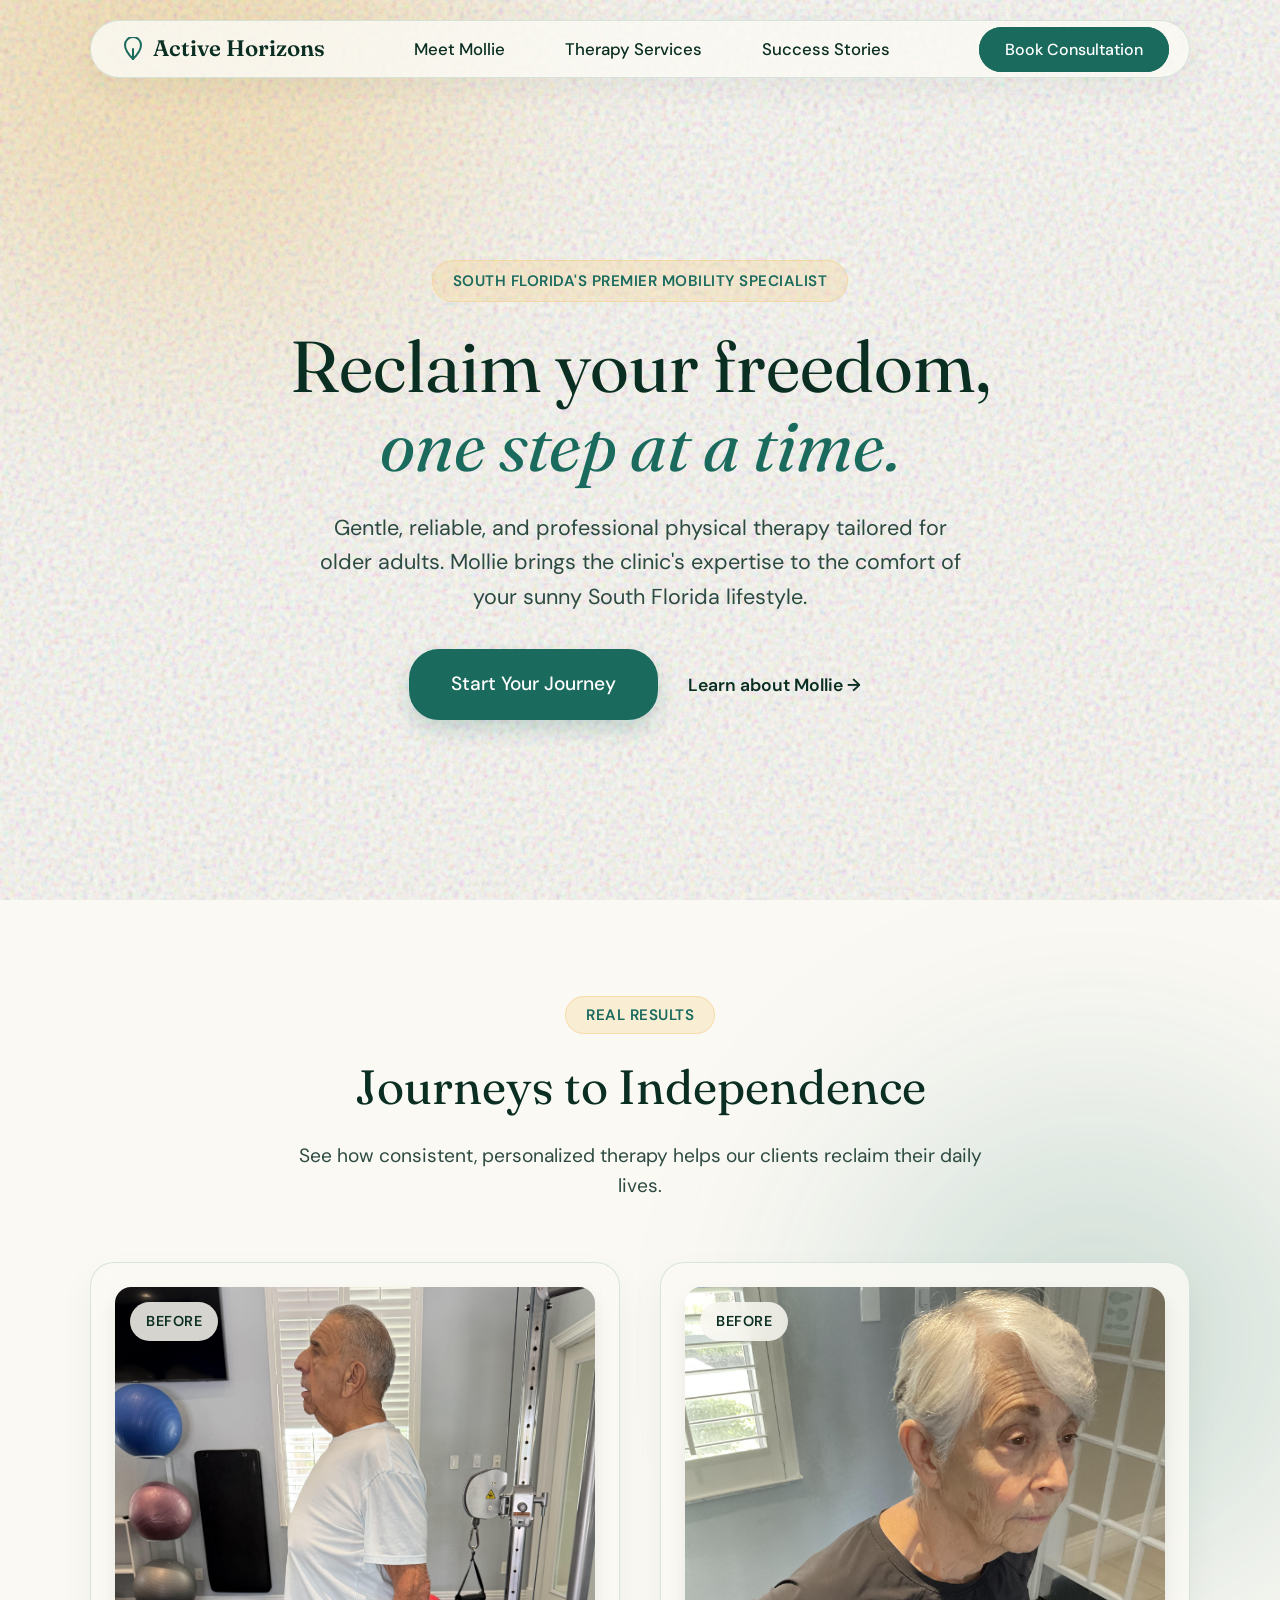
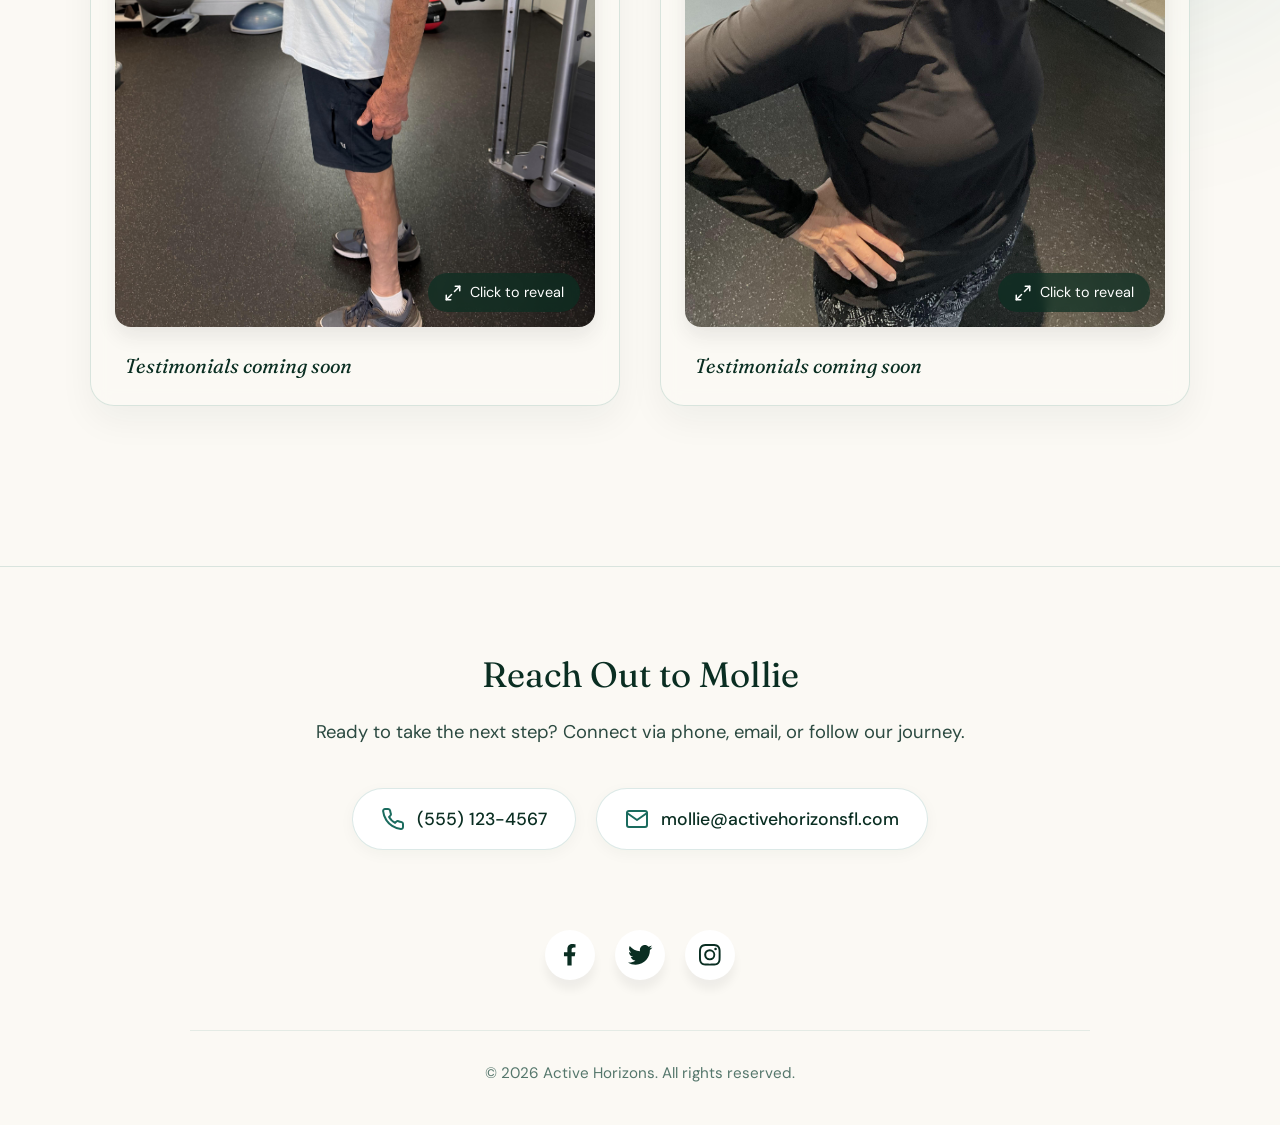
==== index.html @ aeb8a246 "version 2" ====
<!DOCTYPE html>
<html lang="en">
<head>
    <meta charset="UTF-8">
    <meta name="viewport" content="width=device-width, initial-scale=1.0, minimum-scale=1.0">
    <title>Active Horizons | Mobility & Rehab with Mollie</title>
    
    <link rel="preconnect" href="https://fonts.googleapis.com">
    <link rel="preconnect" href="https://fonts.gstatic.com" crossorigin>
    <link href="https://fonts.googleapis.com/css2?family=DM+Sans:opsz,wght@9..40,400;9..40,500&family=Fraunces:opsz,wght@9..144,400;9..144,600&display=swap" rel="stylesheet">
    
    <link rel="stylesheet" href="css/styles.css">
</head>
<body>

    <div class="ambient-glow glow-sun"></div>
    <div class="ambient-glow glow-teal"></div>
    <div class="noise-overlay"></div>

    <header class="glass-nav-container animate-fade-in">
        <nav class="glass-nav">
            <div class="logo">
                <svg width="24" height="24" viewBox="0 0 24 24" fill="none" stroke="currentColor" stroke-width="2" stroke-linecap="round" stroke-linejoin="round" style="color: var(--ocean-teal);">
                    <path d="M12 22c4-4 8-9 8-14a8 8 0 1 0-16 0c0 5 4 10 8 14z"></path>
                    <path d="M12 22V12"></path>
                </svg>
                Active Horizons
            </div>

            <input type="checkbox" id="mobile-toggle" class="mobile-toggle-checkbox" aria-label="Toggle Navigation">
            <label for="mobile-toggle" class="mobile-toggle-label">
                <span></span>
                <span></span>
                <span></span>
            </label>

            <ul class="nav-links">
                <li><a href="#about">Meet Mollie</a></li>
                <li><a href="#services">Therapy Services</a></li>
                <li><a href="#success">Success Stories</a></li>
                <li class="mobile-only"><a href="#contact" class="btn-secondary">Book Consultation</a></li>
            </ul>

            <div class="nav-cta desktop-only">
                <a href="#contact" class="btn-primary-small">Book Consultation</a>
            </div>
        </nav>
    </header>

    <main>
        <section class="hero">
            <div class="hero-content">
                <span class="pill-badge animate-slide-up delay-1">South Florida's Premier Mobility Specialist</span>
                
                <h1 class="animate-slide-up delay-2">
                    Reclaim your freedom, <br>
                    <span class="text-accent">one step at a time.</span>
                </h1>
                
                <p class="hero-subtext animate-slide-up delay-3">
                    Gentle, reliable, and professional physical therapy tailored for older adults. Mollie brings the clinic's expertise to the comfort of your sunny South Florida lifestyle.
                </p>
                
                <div class="hero-actions animate-slide-up delay-4">
                    <a href="#contact" class="btn-primary pulse-hover">Start Your Journey</a>
                    <a href="#about" class="btn-text">Learn about Mollie &rarr;</a>
                </div>
            </div>
        </section>
    </main>

    <section id="success" class="success-section">
        <div class="container">
            <div class="section-header">
                <span class="pill-badge animate-slide-up">Real Results</span>
                <h2 class="animate-slide-up delay-1">Journeys to Independence</h2>
                <p class="section-subtext animate-slide-up delay-2">
                    See how consistent, personalized therapy helps our clients reclaim their daily lives.
                </p>
            </div>

            <div class="success-grid">
                <div class="success-card animate-slide-up delay-3">
                    <div class="image-transition-box" tabindex="0" aria-label="Interactive before and after photos of client">
                        <img src="images/before/robert.jpg" alt="Client before therapy" class="img-before">
                        <img src="images/after/robertn_2.jpg" alt="Client after therapy" class="img-after">
                        
                        <div class="status-badge badge-before">Before</div>
                        <div class="status-badge badge-after">After Progress</div>
                        
                        <div class="interaction-hint">
                            <svg width="18" height="18" viewBox="0 0 24 24" fill="none" stroke="currentColor" stroke-width="2" stroke-linecap="round" stroke-linejoin="round">
                                <path d="M15 3h6v6"></path><path d="M9 21H3v-6"></path><path d="M21 3l-7 7"></path><path d="M3 21l7-7"></path>
                            </svg>
                            <span>Click to reveal</span>
                        </div>
                    </div>
                    <blockquote class="client-quote">
                        Testimonials coming soon
                    </blockquote>
                </div>

                <div class="success-card animate-slide-up delay-4">
                    <div class="image-transition-box" tabindex="0" aria-label="Interactive before and after photos of client">
                        <img src="images/before/judy_3.jpg" alt="Client before therapy" class="img-before">
                        <img src="images/after/judyn_2.jpg" alt="Client after therapy" class="img-after">
                        
                        <div class="status-badge badge-before">Before</div>
                        <div class="status-badge badge-after">After Progress</div>
                        
                        <div class="interaction-hint">
                            <svg width="18" height="18" viewBox="0 0 24 24" fill="none" stroke="currentColor" stroke-width="2" stroke-linecap="round" stroke-linejoin="round">
                                <path d="M15 3h6v6"></path><path d="M9 21H3v-6"></path><path d="M21 3l-7 7"></path><path d="M3 21l7-7"></path>
                            </svg>
                            <span>Click to reveal</span>
                        </div>
                    </div>
                    <blockquote class="client-quote">
                        Testimonials coming soon
                    </blockquote>
                </div>
            </div>
        </div>
    </section>

    <footer class="site-footer">
        <div class="footer-container">
            <h2 class="footer-heading">Reach Out to Mollie</h2>
            <p class="footer-subtext">Ready to take the next step? Connect via phone, email, or follow our journey.</p>
            
            <div class="contact-pills-wrapper">
                <a href="tel:+15551234567" class="contact-pill" aria-label="Call Mollie">
                    <svg width="24" height="24" viewBox="0 0 24 24" fill="none" stroke="currentColor" stroke-width="2" stroke-linecap="round" stroke-linejoin="round" class="contact-icon">
                      <path d="M22 16.92v3a2 2 0 0 1-2.18 2 19.79 19.79 0 0 1-8.63-3.07 19.5 19.5 0 0 1-6-6 19.79 19.79 0 0 1-3.07-8.67A2 2 0 0 1 4.11 2h3a2 2 0 0 1 2 1.72 12.84 12.84 0 0 0 .7 2.81 2 2 0 0 1-.45 2.11L8.09 9.91a16 16 0 0 0 6 6l1.27-1.27a2 2 0 0 1 2.11-.45 12.84 12.84 0 0 0 2.81.7A2 2 0 0 1 22 16.92z"></path>
                    </svg>
                    <span>(555) 123-4567</span>
                </a>

                <a href="mailto:mollie@activehorizonsfl.com" class="contact-pill" aria-label="Email Mollie">
                    <svg width="24" height="24" viewBox="0 0 24 24" fill="none" stroke="currentColor" stroke-width="2" stroke-linecap="round" stroke-linejoin="round" class="contact-icon">
                        <path d="M4 4h16c1.1 0 2 .9 2 2v12c0 1.1-.9 2-2 2H4c-1.1 0-2-.9-2-2V6c0-1.1.9-2 2-2z"></path>
                        <polyline points="22,6 12,13 2,6"></polyline>
                    </svg>
                    <span>mollie@activehorizonsfl.com</span>
                </a>
            </div>

            <ul class="wrapper">
                <li class="icon facebook">
                    <span class="tooltip">Facebook</span>
                    <svg viewBox="0 0 320 512" height="1.2em" fill="currentColor" xmlns="http://www.w3.org/2000/svg">
                        <path d="M279.14 288l14.22-92.66h-88.91v-60.13c0-25.35 12.42-50.06 52.24-50.06h40.42V6.26S260.43 0 225.36 0c-73.22 0-121.08 44.38-121.08 124.72v70.62H22.89V288h81.39v224h100.17V288z"></path>
                    </svg>
                </li>
                <li class="icon twitter">
                    <span class="tooltip">Twitter</span>
                    <svg height="1.8em" fill="currentColor" viewBox="0 0 48 48" xmlns="http://www.w3.org/2000/svg">
                        <path d="M42,12.429c-1.323,0.586-2.746,0.977-4.247,1.162c1.526-0.906,2.7-2.351,3.251-4.058c-1.428,0.837-3.01,1.452-4.693,1.776C34.967,9.884,33.05,9,30.926,9c-4.08,0-7.387,3.278-7.387,7.32c0,0.572,0.067,1.129,0.193,1.67c-6.138-0.308-11.582-3.226-15.224-7.654c-0.64,1.082-1,2.349-1,3.686c0,2.541,1.301,4.778,3.285,6.096c-1.211-0.037-2.351-0.374-3.349-0.914c0,0.022,0,0.055,0,0.086c0,3.551,2.547,6.508,5.923,7.181c-0.617,0.169-1.269,0.263-1.941,0.263c-0.477,0-0.942-0.054-1.392-0.135c0.94,2.902,3.667,5.023,6.898,5.086c-2.528,1.96-5.712,3.134-9.174,3.134c-0.598,0-1.183-0.034-1.761-0.104C9.268,36.786,13.152,38,17.321,38c13.585,0,21.017-11.156,21.017-20.834c0-0.317-0.01-0.633-0.025-0.945C39.763,15.197,41.013,13.905,42,12.429"></path>
                    </svg>
                </li>
                <li class="icon instagram">
                    <span class="tooltip">Instagram</span>
                    <svg xmlns="http://www.w3.org/2000/svg" height="1.2em" fill="currentColor" viewBox="0 0 16 16">
                        <path d="M8 0C5.829 0 5.556.01 4.703.048 3.85.088 3.269.222 2.76.42a3.917 3.917 0 0 0-1.417.923A3.927 3.927 0 0 0 .42 2.76C.222 3.268.087 3.85.048 4.7.01 5.555 0 5.827 0 8.001c0 2.172.01 2.444.048 3.297.04.852.174 1.433.372 1.942.205.526.478.972.923 1.417.444.445.89.719 1.416.923.51.198 1.09.333 1.942.372C5.555 15.99 5.827 16 8 16s2.444-.01 3.298-.048c.851-.04 1.434-.174 1.943-.372a3.916 3.916 0 0 0 1.416-.923c.445-.445.718-.891.923-1.417.197-.509.332-1.09.372-1.942C15.99 10.445 16 10.173 16 8s-.01-2.445-.048-3.299c-.04-.851-.175-1.433-.372-1.941a3.926 3.926 0 0 0-.923-1.417A3.911 3.911 0 0 0 13.24.42c-.51-.198-1.092-.333-1.943-.372C10.443.01 10.172 0 7.998 0h.003zm-.717 1.442h.718c2.136 0 2.389.007 3.232.046.78.035 1.204.166 1.486.275.373.145.64.319.92.599.28.28.453.546.598.92.11.281.24.705.275 1.485.039.843.047 1.096.047 3.231s-.008 2.389-.047 3.232c-.035.78-.166 1.203-.275 1.485a2.47 2.47 0 0 1-.599.919c-.28.28-.546.453-.92.598-.28.11-.704.24-1.485.276-.843.038-1.096.047-3.232.047s-2.39-.009-3.233-.047c-.78-.036-1.203-.166-1.485-.276a2.478 2.478 0 0 1-.92-.598 2.48 2.48 0 0 1-.6-.92c-.109-.281-.24-.705-.275-1.485-.038-.843-.046-1.096-.046-3.233 0-2.136.008-2.388.046-3.231.036-.78.166-1.204.276-1.486.145-.373.319-.64.599-.92.28-.28.546-.453.92-.598.282-.11.705-.24 1.485-.276.738-.034 1.024-.044 2.515-.045v.002zm4.988 1.328a.96.96 0 1 0 0 1.92.96.96 0 0 0 0-1.92zm-4.27 1.122a4.109 4.109 0 1 0 0 8.217 4.109 4.109 0 0 0 0-8.217zm0 1.441a2.667 2.667 0 1 1 0 5.334 2.667 2.667 0 0 1 0-5.334z"></path>
                    </svg>
                </li>
            </ul>

            <div class="footer-bottom">
                <p>&copy; 2026 Active Horizons. All rights reserved.</p>
            </div>
        </div>
    </footer>

    <script>
        document.addEventListener("DOMContentLoaded", () => {
            const transitionBoxes = document.querySelectorAll(".image-transition-box");
            
            transitionBoxes.forEach(box => {
                box.addEventListener("click", function() {
                    this.classList.add("locked-after");
                    this.removeAttribute("tabindex");
                });
            });
        });
    </script>
</body>
</html>
---- css/styles.css ----
/* =========================================
   VARIABLES & THEME SETUP
   ========================================= */
:root {
    --deep-palm: #0a2e22;      
    --ocean-teal: #1a6b5e;     
    --warm-sand: #fbf9f4;      
    --sun-glow: #f4d08b;       
    --white: #ffffff;
    
    --font-display: 'Fraunces', serif;
    --font-body: 'DM Sans', sans-serif;
    
    --nav-height: 80px;
    --glass-bg: rgba(251, 249, 244, 0.85); 
    --glass-border: rgba(26, 107, 94, 0.15);
}

/* =========================================
   RESET & ACCESSIBILITY BASE
   ========================================= */
* {
    margin: 0;
    padding: 0;
    box-sizing: border-box;
}

body {
    background-color: var(--warm-sand);
    color: var(--deep-palm);
    font-family: var(--font-body);
    font-size: 18px; 
    line-height: 1.6;
    overflow-x: hidden;
    position: relative;
}

a:focus, button:focus, input:focus {
    outline: 3px solid var(--ocean-teal);
    outline-offset: 4px;
}

/* =========================================
   UTILITY CLASSES 
   ========================================= */
.container {
    width: 90%;
    max-width: 1100px;
    margin: 0 auto;
}

/* =========================================
   ATMOSPHERIC BACKGROUND (Noise & Glows)
   ========================================= */
.noise-overlay {
    position: fixed;
    top: 0; left: 0; width: 100vw; height: 100vh;
    pointer-events: none;
    z-index: -1;
    opacity: 0.4;
    background-image: url("data:image/svg+xml,%3Csvg viewBox='0 0 200 200' xmlns='http://www.w3.org/2000/svg'%3E%3Cfilter id='noiseFilter'%3E%3CfeTurbulence type='fractalNoise' baseFrequency='0.8' numOctaves='3' stitchTiles='stitch'/%3E%3C/filter%3E%3Crect width='100%25' height='100%25' filter='url(%23noiseFilter)'/%3E%3C/svg%3E");
}

.ambient-glow {
    position: absolute;
    border-radius: 50%;
    filter: blur(120px);
    z-index: -2;
    opacity: 0.6;
    animation: float 10s ease-in-out infinite alternate;
}

.glow-sun {
    width: 600px; height: 600px;
    background: var(--sun-glow);
    top: -10%; left: -10%;
}

.glow-teal {
    width: 500px; height: 500px;
    background: rgba(26, 107, 94, 0.3);
    top: 40%; right: -5%;
    animation-delay: -5s;
}

/* =========================================
   FLOATING GLASS NAVIGATION
   ========================================= */
.glass-nav-container {
    position: fixed;
    top: 20px;
    left: 0;
    width: 100%;
    display: flex;
    justify-content: center;
    z-index: 1000;
    padding: 0 20px;
}

.glass-nav {
    display: flex;
    justify-content: space-between;
    align-items: center;
    background: var(--glass-bg);
    backdrop-filter: blur(16px);
    -webkit-backdrop-filter: blur(16px);
    border: 1px solid var(--glass-border);
    border-radius: 50px;
    padding: 10px 20px 10px 30px;
    width: 100%;
    max-width: 1100px;
    box-shadow: 0 10px 30px rgba(10, 46, 34, 0.05);
}

.logo {
    font-family: var(--font-display);
    font-size: 1.4rem;
    font-weight: 600;
    color: var(--deep-palm);
    display: flex;
    align-items: center;
    gap: 8px;
}

.nav-links {
    list-style: none;
    display: flex;
    gap: 30px;
    align-items: center;
}

.nav-links a {
    text-decoration: none;
    color: var(--deep-palm);
    font-weight: 500;
    font-size: 1.05rem;
    padding: 10px 15px; 
    border-radius: 20px;
    transition: all 0.3s ease;
}

.nav-links a:hover {
    background: rgba(26, 107, 94, 0.1);
    color: var(--ocean-teal);
}

/* Hide desktop elements on mobile */
.mobile-only { display: none; }

/* Pure CSS Hamburger Menu */
.mobile-toggle-checkbox { display: none; }
.mobile-toggle-label {
    display: none;
    flex-direction: column;
    cursor: pointer;
    gap: 6px;
    padding: 10px;
}

.mobile-toggle-label span {
    display: block;
    width: 30px;
    height: 3px;
    background-color: var(--deep-palm);
    border-radius: 3px;
    transition: 0.3s ease;
}

/* =========================================
   HERO SECTION
   ========================================= */
.hero {
    min-height: 100vh;
    display: flex;
    align-items: center;
    justify-content: center;
    padding: calc(var(--nav-height) + 60px) 20px 60px;
    text-align: center;
}

.hero-content {
    max-width: 800px;
    display: flex;
    flex-direction: column;
    align-items: center;
    gap: 25px;
}

.pill-badge {
    background: rgba(244, 208, 139, 0.3); 
    color: var(--ocean-teal);
    font-weight: 600;
    font-size: 0.95rem;
    padding: 8px 20px;
    border-radius: 30px;
    border: 1px solid rgba(244, 208, 139, 0.6);
    letter-spacing: 0.5px;
    text-transform: uppercase;
}

h1 {
    font-family: var(--font-display);
    font-size: clamp(2.5rem, 6vw, 4.5rem);
    line-height: 1.1;
    color: var(--deep-palm);
    font-weight: 400;
}

.text-accent {
    color: var(--ocean-teal);
    font-style: italic;
}

.hero-subtext {
    font-size: clamp(1.1rem, 2vw, 1.35rem);
    color: #2c4a41; 
    max-width: 650px;
    margin-bottom: 10px;
}

/* =========================================
   BUTTONS & ACTIONS
   ========================================= */
.hero-actions {
    display: flex;
    gap: 20px;
    align-items: center;
    flex-wrap: wrap;
    justify-content: center;
}

.btn-primary, .btn-primary-small {
    background-color: var(--ocean-teal);
    color: var(--white);
    text-decoration: none;
    font-weight: 500;
    border-radius: 30px;
    transition: all 0.3s cubic-bezier(0.25, 0.8, 0.25, 1);
    border: 2px solid var(--ocean-teal);
}

.btn-primary {
    padding: 18px 40px;
    font-size: 1.2rem;
    box-shadow: 0 10px 20px rgba(26, 107, 94, 0.2);
}

.btn-primary-small {
    padding: 10px 24px;
    font-size: 1rem;
}

.pulse-hover:hover {
    background-color: var(--deep-palm);
    border-color: var(--deep-palm);
    transform: translateY(-3px);
    box-shadow: 0 15px 25px rgba(10, 46, 34, 0.3);
}

.btn-text {
    color: var(--deep-palm);
    text-decoration: none;
    font-weight: 600;
    font-size: 1.1rem;
    padding: 10px;
    transition: color 0.3s ease;
}

.btn-text:hover {
    color: var(--ocean-teal);
}

/* =========================================
   SUCCESS STORIES SECTION
   ========================================= */
.success-section {
    padding: 100px 0;
    position: relative;
    z-index: 5;
}

.section-header {
    text-align: center;
    margin-bottom: 60px;
    max-width: 700px;
    margin-left: auto;
    margin-right: auto;
}

.section-header h2 {
    font-family: var(--font-display);
    font-size: clamp(2rem, 4vw, 3rem);
    color: var(--deep-palm);
    margin: 20px 0 15px;
    font-weight: 400;
}

.section-subtext {
    font-size: 1.2rem;
    color: #2c4a41;
}

.success-grid {
    display: grid;
    grid-template-columns: repeat(auto-fit, minmax(340px, 1fr));
    gap: 40px;
}

.success-card {
    background: var(--glass-bg);
    border: 1px solid var(--glass-border);
    border-radius: 24px;
    padding: 24px;
    box-shadow: 0 15px 35px rgba(10, 46, 34, 0.05);
    display: flex;
    flex-direction: column;
    gap: 24px;
    backdrop-filter: blur(10px);
    -webkit-backdrop-filter: blur(10px);
}

/* =========================================
   IMAGE TRANSITION INTERACTION
   ========================================= */
.image-transition-box {
    position: relative;
    width: 100%;
    /* Changed from 4 / 3 to 3 / 4 to make the window taller for portrait photos */
    aspect-ratio: 3 / 4; 
    border-radius: 16px;
    overflow: hidden;
    cursor: pointer;
    box-shadow: 0 10px 20px rgba(0,0,0,0.08);
    outline: none; 
}

.image-transition-box:focus-visible {
    box-shadow: 0 0 0 4px var(--ocean-teal);
}

.image-transition-box img {
    position: absolute;
    top: 0;
    left: 0;
    width: 100%;
    height: 100%;
    object-fit: cover;
    transition: opacity 0.8s cubic-bezier(0.4, 0, 0.2, 1), transform 0.8s cubic-bezier(0.4, 0, 0.2, 1);
}

.img-before {
    z-index: 1;
    opacity: 1;
    transform: scale(1);
}

.img-after {
    z-index: 2;
    opacity: 0;
    transform: scale(1.05); 
}

/* Hover effect specifically restored for devices with a mouse (Desktop).
  Mobile devices will ignore this and rely on the Javascript tap-to-lock.
*/
@media (hover: hover) and (pointer: fine) {
    .image-transition-box:hover .img-after,
    .image-transition-box:focus .img-after {
        opacity: 1;
        transform: scale(1);
    }

    .image-transition-box:hover .img-before,
    .image-transition-box:focus .img-before {
        opacity: 0;
        transform: scale(0.95);
    }
}

/* Lock State controlled by Javascript (Click/Tap) */
.image-transition-box.locked-after .img-after {
    opacity: 1;
    transform: scale(1);
}

.image-transition-box.locked-after .img-before {
    opacity: 0;
    transform: scale(0.95);
}

/* =========================================
   BADGES & HINTS OVERLAYS
   ========================================= */
.status-badge {
    position: absolute;
    top: 15px;
    left: 15px;
    padding: 8px 16px;
    border-radius: 30px;
    font-weight: 600;
    font-size: 0.9rem;
    letter-spacing: 0.5px;
    text-transform: uppercase;
    transition: opacity 0.6s ease;
    backdrop-filter: blur(8px);
    -webkit-backdrop-filter: blur(8px);
}

.badge-before {
    background: rgba(251, 249, 244, 0.85);
    color: var(--deep-palm);
    z-index: 3;
}

.badge-after {
    background: var(--ocean-teal);
    color: var(--white);
    z-index: 4;
    opacity: 0;
}

.interaction-hint {
    position: absolute;
    bottom: 15px;
    right: 15px;
    background: rgba(10, 46, 34, 0.7);
    color: var(--white);
    padding: 8px 16px;
    border-radius: 30px;
    font-size: 0.9rem;
    display: flex;
    align-items: center;
    gap: 8px;
    z-index: 5;
    backdrop-filter: blur(4px);
    -webkit-backdrop-filter: blur(4px);
    transition: opacity 0.4s ease;
}

/* Hover interactions for badges (Desktop only) */
@media (hover: hover) and (pointer: fine) {
    .image-transition-box:hover .badge-before,
    .image-transition-box:focus .badge-before,
    .image-transition-box:hover .interaction-hint,
    .image-transition-box:focus .interaction-hint {
        opacity: 0;
    }

    .image-transition-box:hover .badge-after,
    .image-transition-box:focus .badge-after {
        opacity: 1;
    }
}

/* Lock state hides the hint and before badge, shows after badge */
.image-transition-box.locked-after .badge-before,
.image-transition-box.locked-after .interaction-hint {
    opacity: 0;
}

.image-transition-box.locked-after .badge-after {
    opacity: 1;
}

/* =========================================
   BADGES & HINTS OVERLAYS
   ========================================= */
.status-badge {
    position: absolute;
    top: 15px;
    left: 15px;
    padding: 8px 16px;
    border-radius: 30px;
    font-weight: 600;
    font-size: 0.9rem;
    letter-spacing: 0.5px;
    text-transform: uppercase;
    transition: opacity 0.6s ease;
    backdrop-filter: blur(8px);
    -webkit-backdrop-filter: blur(8px);
}

.badge-before {
    background: rgba(251, 249, 244, 0.85);
    color: var(--deep-palm);
    z-index: 3;
}

.badge-after {
    background: var(--ocean-teal);
    color: var(--white);
    z-index: 4;
    opacity: 0;
}

.interaction-hint {
    position: absolute;
    bottom: 15px;
    right: 15px;
    background: rgba(10, 46, 34, 0.7);
    color: var(--white);
    padding: 8px 16px;
    border-radius: 30px;
    font-size: 0.9rem;
    display: flex;
    align-items: center;
    gap: 8px;
    z-index: 5;
    backdrop-filter: blur(4px);
    -webkit-backdrop-filter: blur(4px);
    transition: opacity 0.4s ease;
}

/* Lock state hides the hint and before badge, shows after badge */
.image-transition-box.locked-after .badge-before,
.image-transition-box.locked-after .interaction-hint {
    opacity: 0;
}

.image-transition-box.locked-after .badge-after {
    opacity: 1;
}

/* =========================================
   TYPOGRAPHY: QUOTES
   ========================================= */
.client-quote {
    font-family: var(--font-display);
    font-size: 1.25rem;
    line-height: 1.5;
    color: var(--deep-palm);
    font-style: italic;
    padding: 0 10px;
}

/* =========================================
   FOOTER & CONTACT ICONS
   ========================================= */
.site-footer {
    background-color: rgba(251, 249, 244, 0.95); 
    border-top: 1px solid var(--glass-border);
    padding: 80px 20px 40px;
    margin-top: 60px;
    position: relative;
    z-index: 10;
}

.footer-container {
    max-width: 900px;
    margin: 0 auto;
    text-align: center;
}

.footer-heading {
    font-family: var(--font-display);
    font-size: 2.2rem;
    color: var(--deep-palm);
    margin-bottom: 15px;
    font-weight: 400;
}

.footer-subtext {
    font-size: 1.15rem;
    color: #2c4a41;
    margin-bottom: 40px;
}

.contact-pills-wrapper {
    display: flex;
    flex-wrap: wrap;
    justify-content: center;
    gap: 20px;
    margin-bottom: 60px;
}

.contact-pill {
    display: flex;
    align-items: center;
    gap: 12px;
    background: var(--white);
    color: var(--deep-palm);
    text-decoration: none;
    font-weight: 500;
    font-size: 1.1rem;
    padding: 16px 28px;
    border-radius: 40px;
    border: 1px solid var(--glass-border);
    box-shadow: 0 4px 15px rgba(10, 46, 34, 0.04);
    transition: all 0.3s cubic-bezier(0.25, 0.8, 0.25, 1);
}

.contact-icon {
    color: var(--ocean-teal);
    transition: color 0.3s ease;
}

.contact-pill:hover {
    transform: translateY(-4px);
    box-shadow: 0 12px 25px rgba(26, 107, 94, 0.12);
    border-color: var(--ocean-teal);
    color: var(--ocean-teal);
}

.footer-bottom {
    border-top: 1px solid rgba(26, 107, 94, 0.1);
    padding-top: 30px;
    font-size: 0.95rem;
    color: #55776c;
}

/* =========================================
   ANIMATED SOCIAL ICONS 
   ========================================= */
.wrapper {
    display: inline-flex;
    list-style: none;
    width: 100%;
    padding-top: 10px;
    margin-bottom: 40px;
    font-family: var(--font-body); 
    justify-content: center;
}

.wrapper .icon {
    position: relative;
    background: var(--white);
    border-radius: 50%;
    margin: 10px;
    width: 50px;
    height: 50px;
    font-size: 18px;
    display: flex;
    justify-content: center;
    align-items: center;
    flex-direction: column;
    box-shadow: 0 10px 10px rgba(0, 0, 0, 0.05);
    cursor: pointer;
    transition: all 0.2s cubic-bezier(0.68, -0.55, 0.265, 1.55);
    color: var(--deep-palm); 
}

.wrapper .tooltip {
    position: absolute;
    top: 0;
    font-size: 14px;
    background: var(--white);
    color: var(--white);
    padding: 5px 12px;
    border-radius: 8px;
    box-shadow: 0 10px 10px rgba(0, 0, 0, 0.1);
    opacity: 0;
    pointer-events: none;
    transition: all 0.3s cubic-bezier(0.68, -0.55, 0.265, 1.55);
    font-weight: 500;
}

.wrapper .tooltip::before {
    position: absolute;
    content: "";
    height: 8px;
    width: 8px;
    background: inherit; 
    bottom: -3px;
    left: 50%;
    transform: translate(-50%) rotate(45deg);
    transition: all 0.3s cubic-bezier(0.68, -0.55, 0.265, 1.55);
}

.wrapper .icon:hover .tooltip,
.wrapper .icon:focus .tooltip {
    top: -45px;
    opacity: 1;
    visibility: visible;
    pointer-events: auto;
}

.wrapper .icon:hover span,
.wrapper .icon:focus span,
.wrapper .icon:hover .tooltip,
.wrapper .icon:focus .tooltip {
    text-shadow: 0px -1px 0px rgba(0, 0, 0, 0.1);
}

.wrapper .facebook:hover,
.wrapper .facebook:hover .tooltip,
.wrapper .facebook:hover .tooltip::before,
.wrapper .facebook:focus,
.wrapper .facebook:focus .tooltip,
.wrapper .facebook:focus .tooltip::before {
    background: #1877f2;
    color: var(--white);
}

.wrapper .twitter:hover,
.wrapper .twitter:hover .tooltip,
.wrapper .twitter:hover .tooltip::before,
.wrapper .twitter:focus,
.wrapper .twitter:focus .tooltip,
.wrapper .twitter:focus .tooltip::before {
    background: #1da1f2;
    color: var(--white);
}

.wrapper .instagram:hover,
.wrapper .instagram:hover .tooltip,
.wrapper .instagram:hover .tooltip::before,
.wrapper .instagram:focus,
.wrapper .instagram:focus .tooltip,
.wrapper .instagram:focus .tooltip::before {
    background: #e4405f;
    color: var(--white);
}

/* =========================================
   ANIMATIONS
   ========================================= */
@keyframes fadeInUp {
    from { opacity: 0; transform: translateY(30px); }
    to { opacity: 1; transform: translateY(0); }
}

@keyframes float {
    0% { transform: translate(0, 0) scale(1); }
    100% { transform: translate(30px, 40px) scale(1.05); }
}

.animate-fade-in { animation: fadeInUp 1s cubic-bezier(0.16, 1, 0.3, 1) forwards; }
.animate-slide-up { opacity: 0; animation: fadeInUp 1s cubic-bezier(0.16, 1, 0.3, 1) forwards; }

.delay-1 { animation-delay: 0.2s; }
.delay-2 { animation-delay: 0.4s; }
.delay-3 { animation-delay: 0.6s; }
.delay-4 { animation-delay: 0.8s; }

/* =========================================
   MOBILE RESPONSIVENESS
   ========================================= */
@media (max-width: 850px) {
    .mobile-toggle-label { display: flex; }
    .desktop-only { display: none; }
    .mobile-only { display: block; margin-top: 15px; }

    .nav-links {
        position: absolute;
        top: calc(100% + 10px);
        left: 0;
        width: 100%;
        background: var(--warm-sand);
        flex-direction: column;
        gap: 10px;
        padding: 20px;
        border-radius: 20px;
        border: 1px solid var(--glass-border);
        box-shadow: 0 10px 30px rgba(0,0,0,0.1);
        
        opacity: 0;
        visibility: hidden;
        transform: translateY(-10px);
        transition: all 0.3s ease;
    }

    .nav-links a {
        display: block;
        width: 100%;
        text-align: center;
        padding: 15px;
    }

    .mobile-toggle-checkbox:checked ~ .nav-links {
        opacity: 1;
        visibility: visible;
        transform: translateY(0);
    }

    .mobile-toggle-checkbox:checked ~ .mobile-toggle-label span:nth-child(1) { transform: translateY(9px) rotate(45deg); }
    .mobile-toggle-checkbox:checked ~ .mobile-toggle-label span:nth-child(2) { opacity: 0; }
    .mobile-toggle-checkbox:checked ~ .mobile-toggle-label span:nth-child(3) { transform: translateY(-9px) rotate(-45deg); }
}

@media (max-width: 768px) {
    .site-footer { padding: 60px 20px 30px; }
    .contact-pills-wrapper { flex-direction: column; align-items: stretch; }
    .contact-pill { justify-content: center; padding: 18px 20px; }
}
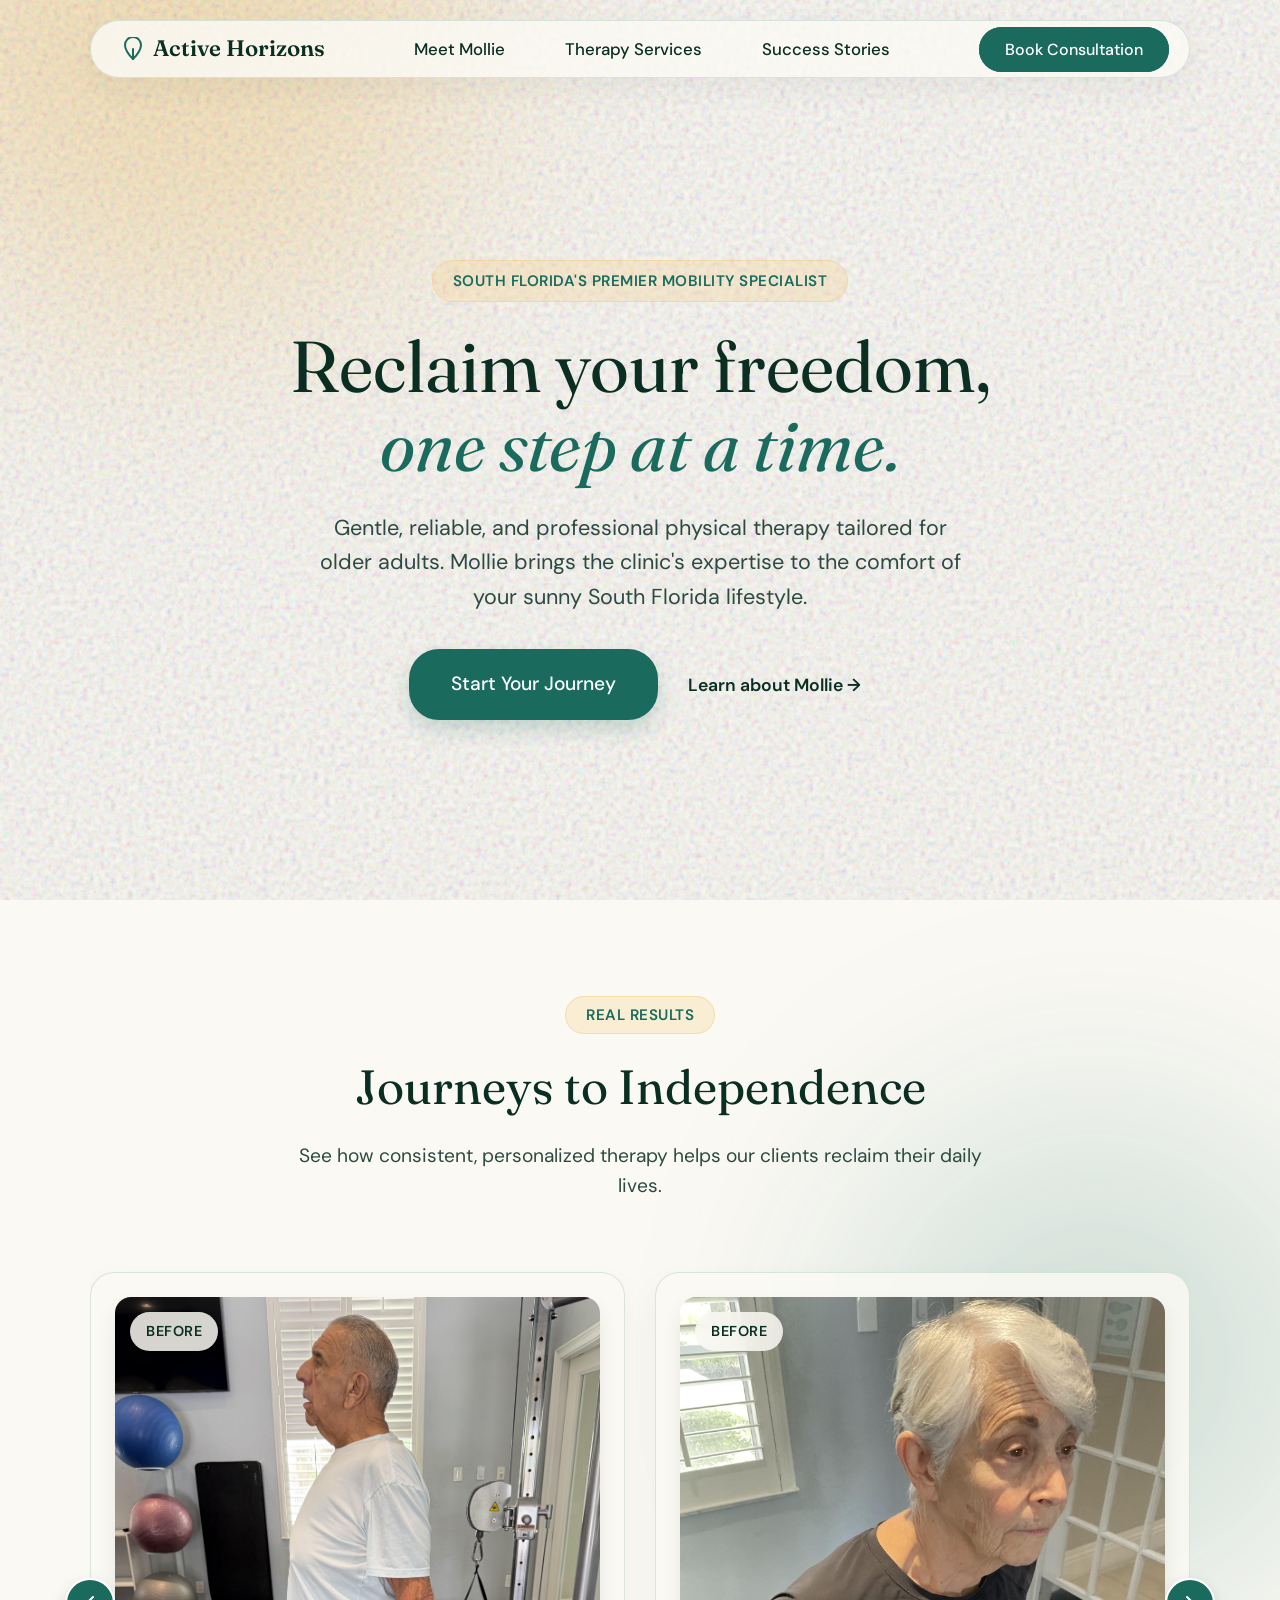
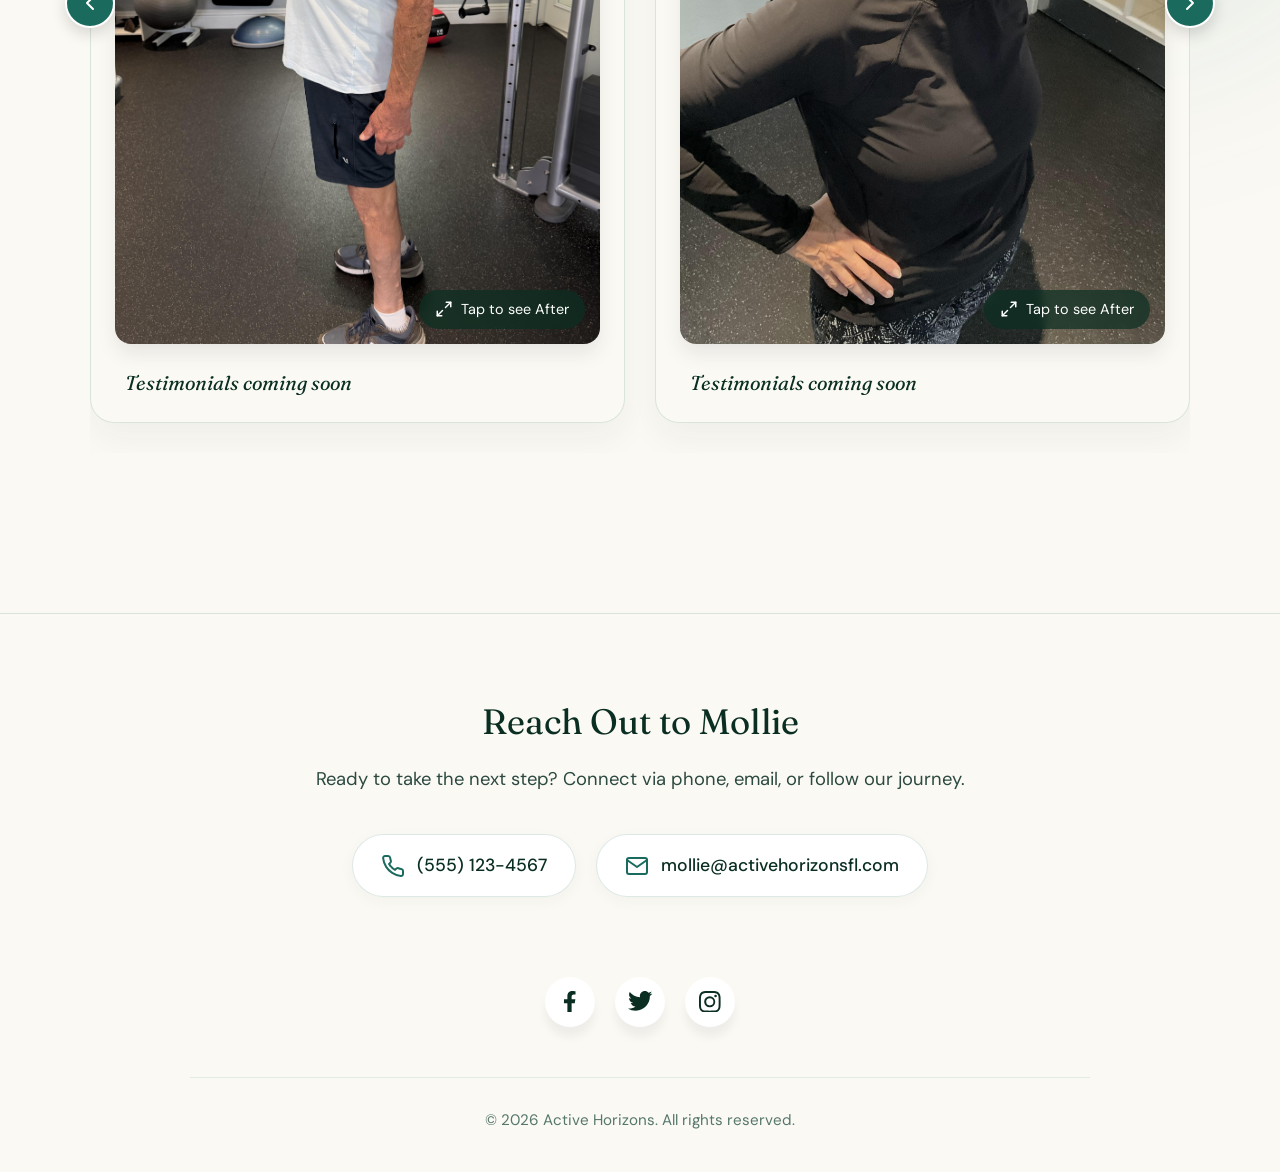
==== commit 26340673: "version 3" ====
--- a/index.html
+++ b/index.html
@@ -79,49 +79,90 @@
                 </p>
             </div>
 
-            <div class="success-grid">
-                <div class="success-card animate-slide-up delay-3">
-                    <div class="image-transition-box" tabindex="0" aria-label="Interactive before and after photos of client">
-                        <img src="images/before/robert.jpg" alt="Client before therapy" class="img-before">
-                        <img src="images/after/robertn_2.jpg" alt="Client after therapy" class="img-after">
-                        
-                        <div class="status-badge badge-before">Before</div>
-                        <div class="status-badge badge-after">After Progress</div>
-                        
-                        <div class="interaction-hint">
-                            <svg width="18" height="18" viewBox="0 0 24 24" fill="none" stroke="currentColor" stroke-width="2" stroke-linecap="round" stroke-linejoin="round">
-                                <path d="M15 3h6v6"></path><path d="M9 21H3v-6"></path><path d="M21 3l-7 7"></path><path d="M3 21l7-7"></path>
-                            </svg>
-                            <span>Click to reveal</span>
-                        </div>
-                    </div>
-                    <blockquote class="client-quote">
-                        Testimonials coming soon
-                    </blockquote>
+            <div class="carousel-wrapper animate-slide-up delay-3">
+                
+                <button class="carousel-btn prev-btn" aria-label="Previous Story">
+                    <svg width="24" height="24" viewBox="0 0 24 24" fill="none" stroke="currentColor" stroke-width="2" stroke-linecap="round" stroke-linejoin="round"><polyline points="15 18 9 12 15 6"></polyline></svg>
+                </button>
+
+                <div class="carousel-track">
+                    <div class="success-card">
+                        <div class="image-transition-box" tabindex="0" aria-label="Interactive before and after photos">
+                            <img src="images/before/robert.jpg" alt="Client before therapy" class="img-before">
+                            <img src="images/after/robertn_2.jpg" alt="Client after therapy" class="img-after">
+                            
+                            <div class="status-badge badge-before">Before</div>
+                            <div class="status-badge badge-after">After Progress</div>
+                            
+                            <div class="interaction-hint">
+                                <svg width="18" height="18" viewBox="0 0 24 24" fill="none" stroke="currentColor" stroke-width="2" stroke-linecap="round" stroke-linejoin="round">
+                                    <path d="M15 3h6v6"></path><path d="M9 21H3v-6"></path><path d="M21 3l-7 7"></path><path d="M3 21l7-7"></path>
+                                </svg>
+                                <span class="hint-text">Tap to see After</span>
+                            </div>
+                        </div>
+                        <blockquote class="client-quote">
+                            Testimonials coming soon
+                        </blockquote>
+                    </div>
+
+                    <div class="success-card">
+                        <div class="image-transition-box" tabindex="0" aria-label="Interactive before and after photos">
+                            <img src="images/before/judy_3.jpg" alt="Client before therapy" class="img-before">
+                            <img src="images/after/judyn_2.jpg" alt="Client after therapy" class="img-after">
+                            
+                            <div class="status-badge badge-before">Before</div>
+                            <div class="status-badge badge-after">After Progress</div>
+                            
+                            <div class="interaction-hint">
+                                <svg width="18" height="18" viewBox="0 0 24 24" fill="none" stroke="currentColor" stroke-width="2" stroke-linecap="round" stroke-linejoin="round">
+                                    <path d="M15 3h6v6"></path><path d="M9 21H3v-6"></path><path d="M21 3l-7 7"></path><path d="M3 21l7-7"></path>
+                                </svg>
+                                <span class="hint-text">Tap to see After</span>
+                            </div>
+                        </div>
+                        <blockquote class="client-quote">
+                            Testimonials coming soon
+                        </blockquote>
+                    </div>
+
+                    <div class="success-card">
+                        <div class="image-transition-box" tabindex="0" aria-label="Interactive before and after photos">
+                            <img src="https://via.placeholder.com/600x800/e8e6df/2c4a41?text=Before+3" alt="Client before therapy" class="img-before">
+                            <img src="https://via.placeholder.com/600x800/1a6b5e/ffffff?text=After+3" alt="Client after therapy" class="img-after">
+                            <div class="status-badge badge-before">Before</div>
+                            <div class="status-badge badge-after">After Progress</div>
+                            <div class="interaction-hint">
+                                <svg width="18" height="18" viewBox="0 0 24 24" fill="none" stroke="currentColor" stroke-width="2" stroke-linecap="round" stroke-linejoin="round"><path d="M15 3h6v6"></path><path d="M9 21H3v-6"></path><path d="M21 3l-7 7"></path><path d="M3 21l7-7"></path></svg>
+                                <span class="hint-text">Tap to see After</span>
+                            </div>
+                        </div>
+                        <blockquote class="client-quote">Testimonials coming soon</blockquote>
+                    </div>
+
+                    <div class="success-card">
+                        <div class="image-transition-box" tabindex="0" aria-label="Interactive before and after photos">
+                            <img src="https://via.placeholder.com/600x800/e8e6df/2c4a41?text=Before+4" alt="Client before therapy" class="img-before">
+                            <img src="https://via.placeholder.com/600x800/1a6b5e/ffffff?text=After+4" alt="Client after therapy" class="img-after">
+                            <div class="status-badge badge-before">Before</div>
+                            <div class="status-badge badge-after">After Progress</div>
+                            <div class="interaction-hint">
+                                <svg width="18" height="18" viewBox="0 0 24 24" fill="none" stroke="currentColor" stroke-width="2" stroke-linecap="round" stroke-linejoin="round"><path d="M15 3h6v6"></path><path d="M9 21H3v-6"></path><path d="M21 3l-7 7"></path><path d="M3 21l7-7"></path></svg>
+                                <span class="hint-text">Tap to see After</span>
+                            </div>
+                        </div>
+                        <blockquote class="client-quote">Testimonials coming soon</blockquote>
+                    </div>
+
                 </div>
 
-                <div class="success-card animate-slide-up delay-4">
-                    <div class="image-transition-box" tabindex="0" aria-label="Interactive before and after photos of client">
-                        <img src="images/before/judy_3.jpg" alt="Client before therapy" class="img-before">
-                        <img src="images/after/judyn_2.jpg" alt="Client after therapy" class="img-after">
-                        
-                        <div class="status-badge badge-before">Before</div>
-                        <div class="status-badge badge-after">After Progress</div>
-                        
-                        <div class="interaction-hint">
-                            <svg width="18" height="18" viewBox="0 0 24 24" fill="none" stroke="currentColor" stroke-width="2" stroke-linecap="round" stroke-linejoin="round">
-                                <path d="M15 3h6v6"></path><path d="M9 21H3v-6"></path><path d="M21 3l-7 7"></path><path d="M3 21l7-7"></path>
-                            </svg>
-                            <span>Click to reveal</span>
-                        </div>
-                    </div>
-                    <blockquote class="client-quote">
-                        Testimonials coming soon
-                    </blockquote>
-                </div>
+                <button class="carousel-btn next-btn" aria-label="Next Story">
+                    <svg width="24" height="24" viewBox="0 0 24 24" fill="none" stroke="currentColor" stroke-width="2" stroke-linecap="round" stroke-linejoin="round"><polyline points="9 18 15 12 9 6"></polyline></svg>
+                </button>
             </div>
         </div>
     </section>
+
 
     <footer class="site-footer">
         <div class="footer-container">
@@ -174,14 +215,44 @@
 
     <script>
         document.addEventListener("DOMContentLoaded", () => {
+            
+            // 1. Image Toggle Logic
             const transitionBoxes = document.querySelectorAll(".image-transition-box");
             
             transitionBoxes.forEach(box => {
                 box.addEventListener("click", function() {
-                    this.classList.add("locked-after");
-                    this.removeAttribute("tabindex");
+                    // Toggles the class back and forth on click
+                    this.classList.toggle("show-after");
+                    
+                    // Updates the hint text dynamically for accessibility
+                    const hintText = this.querySelector(".hint-text");
+                    if (this.classList.contains("show-after")) {
+                        hintText.textContent = "Tap to see Before";
+                    } else {
+                        hintText.textContent = "Tap to see After";
+                    }
                 });
             });
+
+            // 2. Horizontal Carousel Logic
+            const track = document.querySelector('.carousel-track');
+            const prevBtn = document.querySelector('.prev-btn');
+            const nextBtn = document.querySelector('.next-btn');
+
+            if(track && prevBtn && nextBtn) {
+                prevBtn.addEventListener('click', () => {
+                    // Calculates the width of one card to scroll smoothly
+                    const cardWidth = track.querySelector('.success-card').offsetWidth;
+                    // Scrolls left by one card + gap (30px)
+                    track.scrollBy({ left: -(cardWidth + 30), behavior: 'smooth' }); 
+                });
+
+                nextBtn.addEventListener('click', () => {
+                    const cardWidth = track.querySelector('.success-card').offsetWidth;
+                    // Scrolls right by one card + gap (30px)
+                    track.scrollBy({ left: (cardWidth + 30), behavior: 'smooth' });
+                });
+            }
         });
     </script>
 </body>
--- a/css/styles.css
+++ b/css/styles.css
@@ -271,7 +271,7 @@
 }
 
 /* =========================================
-   SUCCESS STORIES SECTION
+   SUCCESS STORIES SECTION & CAROUSEL
    ========================================= */
 .success-section {
     padding: 100px 0;
@@ -300,13 +300,31 @@
     color: #2c4a41;
 }
 
-.success-grid {
-    display: grid;
-    grid-template-columns: repeat(auto-fit, minmax(340px, 1fr));
-    gap: 40px;
+/* Horizontal Slider Wrapper */
+.carousel-wrapper {
+    position: relative;
+    display: flex;
+    align-items: center;
+}
+
+.carousel-track {
+    display: flex;
+    gap: 30px;
+    overflow-x: auto;
+    scroll-snap-type: x mandatory;
+    scroll-behavior: smooth;
+    padding: 10px 0 30px 0; /* Padding for box-shadows and scrollbar */
+    scrollbar-width: none; /* Hides scrollbar in Firefox */
+}
+
+.carousel-track::-webkit-scrollbar {
+    display: none; /* Hides scrollbar in Chrome/Safari */
 }
 
 .success-card {
+    /* Mobile defaults to 1 card per view */
+    flex: 0 0 calc(100% - 10px); 
+    scroll-snap-align: center;
     background: var(--glass-bg);
     border: 1px solid var(--glass-border);
     border-radius: 24px;
@@ -317,6 +335,151 @@
     gap: 24px;
     backdrop-filter: blur(10px);
     -webkit-backdrop-filter: blur(10px);
+}
+
+@media (min-width: 768px) {
+    .success-card {
+        /* Desktop shows 2 cards per view */
+        flex: 0 0 calc(50% - 15px); 
+    }
+}
+
+/* Slider Navigation Buttons */
+.carousel-btn {
+    background: var(--ocean-teal);
+    color: var(--white);
+    border: 2px solid var(--white);
+    border-radius: 50%;
+    width: 50px;
+    height: 50px;
+    display: flex;
+    align-items: center;
+    justify-content: center;
+    cursor: pointer;
+    position: absolute;
+    top: 40%;
+    z-index: 10;
+    box-shadow: 0 6px 15px rgba(0,0,0,0.15);
+    transition: all 0.3s ease;
+}
+
+.carousel-btn:hover {
+    background: var(--deep-palm);
+    transform: scale(1.05);
+}
+
+.prev-btn { left: -25px; }
+.next-btn { right: -25px; }
+
+@media (max-width: 850px) {
+    .prev-btn { left: -10px; }
+    .next-btn { right: -10px; }
+}
+
+/* =========================================
+   IMAGE TRANSITION INTERACTION (Click Toggle)
+   ========================================= */
+.image-transition-box {
+    position: relative;
+    width: 100%;
+    aspect-ratio: 3 / 4; 
+    border-radius: 16px;
+    overflow: hidden;
+    cursor: pointer;
+    box-shadow: 0 10px 20px rgba(0,0,0,0.08);
+    outline: none; 
+}
+
+.image-transition-box:focus-visible {
+    box-shadow: 0 0 0 4px var(--ocean-teal);
+}
+
+.image-transition-box img {
+    position: absolute;
+    top: 0;
+    left: 0;
+    width: 100%;
+    height: 100%;
+    object-fit: cover;
+    transition: opacity 0.6s cubic-bezier(0.4, 0, 0.2, 1), transform 0.6s cubic-bezier(0.4, 0, 0.2, 1);
+}
+
+.img-before {
+    z-index: 1;
+    opacity: 1;
+    transform: scale(1);
+}
+
+.img-after {
+    z-index: 2;
+    opacity: 0;
+    transform: scale(1.05); 
+}
+
+/* Toggle State controlled by Javascript */
+.image-transition-box.show-after .img-after {
+    opacity: 1;
+    transform: scale(1);
+}
+
+.image-transition-box.show-after .img-before {
+    opacity: 0;
+    transform: scale(0.95);
+}
+
+/* Badges & Overlays */
+.status-badge {
+    position: absolute;
+    top: 15px;
+    left: 15px;
+    padding: 8px 16px;
+    border-radius: 30px;
+    font-weight: 600;
+    font-size: 0.9rem;
+    letter-spacing: 0.5px;
+    text-transform: uppercase;
+    transition: opacity 0.4s ease;
+    backdrop-filter: blur(8px);
+    -webkit-backdrop-filter: blur(8px);
+}
+
+.badge-before {
+    background: rgba(251, 249, 244, 0.85);
+    color: var(--deep-palm);
+    z-index: 3;
+}
+
+.badge-after {
+    background: var(--ocean-teal);
+    color: var(--white);
+    z-index: 4;
+    opacity: 0;
+}
+
+.interaction-hint {
+    position: absolute;
+    bottom: 15px;
+    right: 15px;
+    background: rgba(10, 46, 34, 0.8);
+    color: var(--white);
+    padding: 8px 16px;
+    border-radius: 30px;
+    font-size: 0.9rem;
+    display: flex;
+    align-items: center;
+    gap: 8px;
+    z-index: 5;
+    backdrop-filter: blur(4px);
+    -webkit-backdrop-filter: blur(4px);
+}
+
+/* State changes for badges when toggled */
+.image-transition-box.show-after .badge-before {
+    opacity: 0;
+}
+
+.image-transition-box.show-after .badge-after {
+    opacity: 1;
 }
 
 /* =========================================
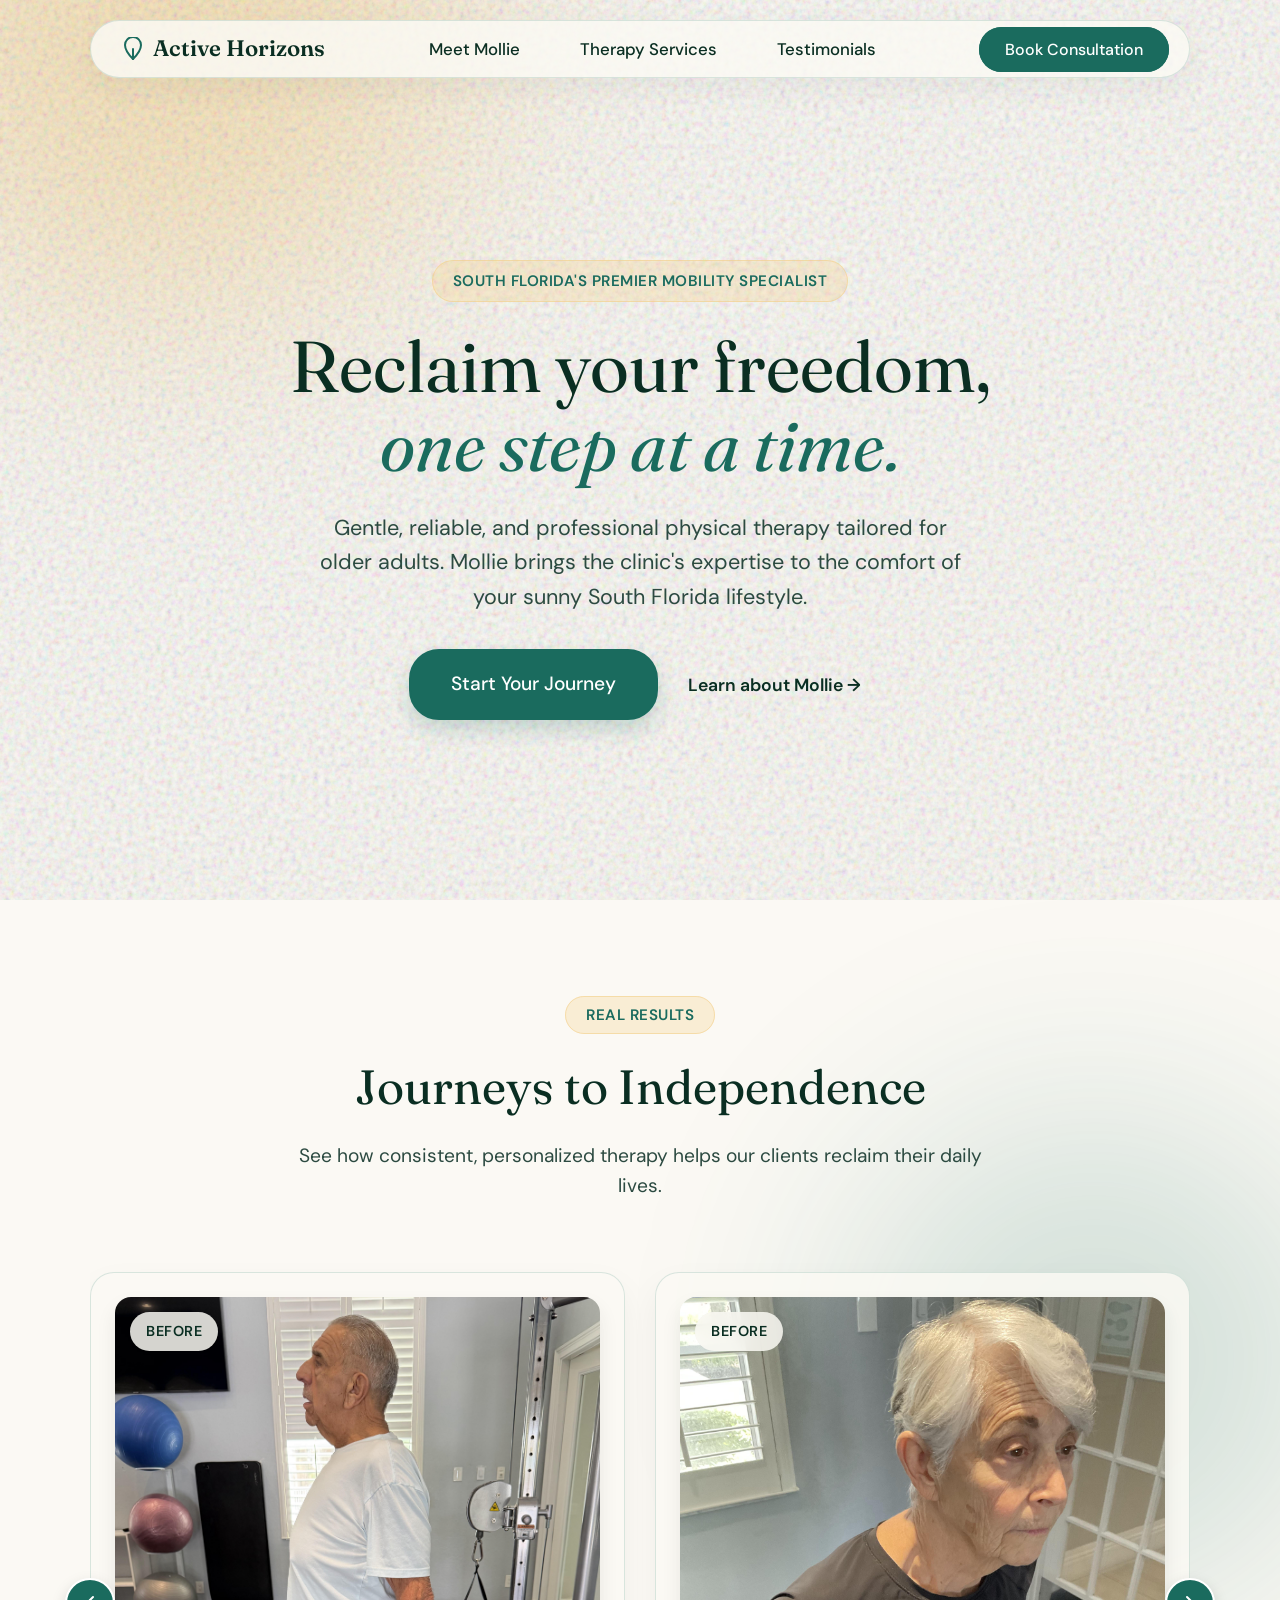
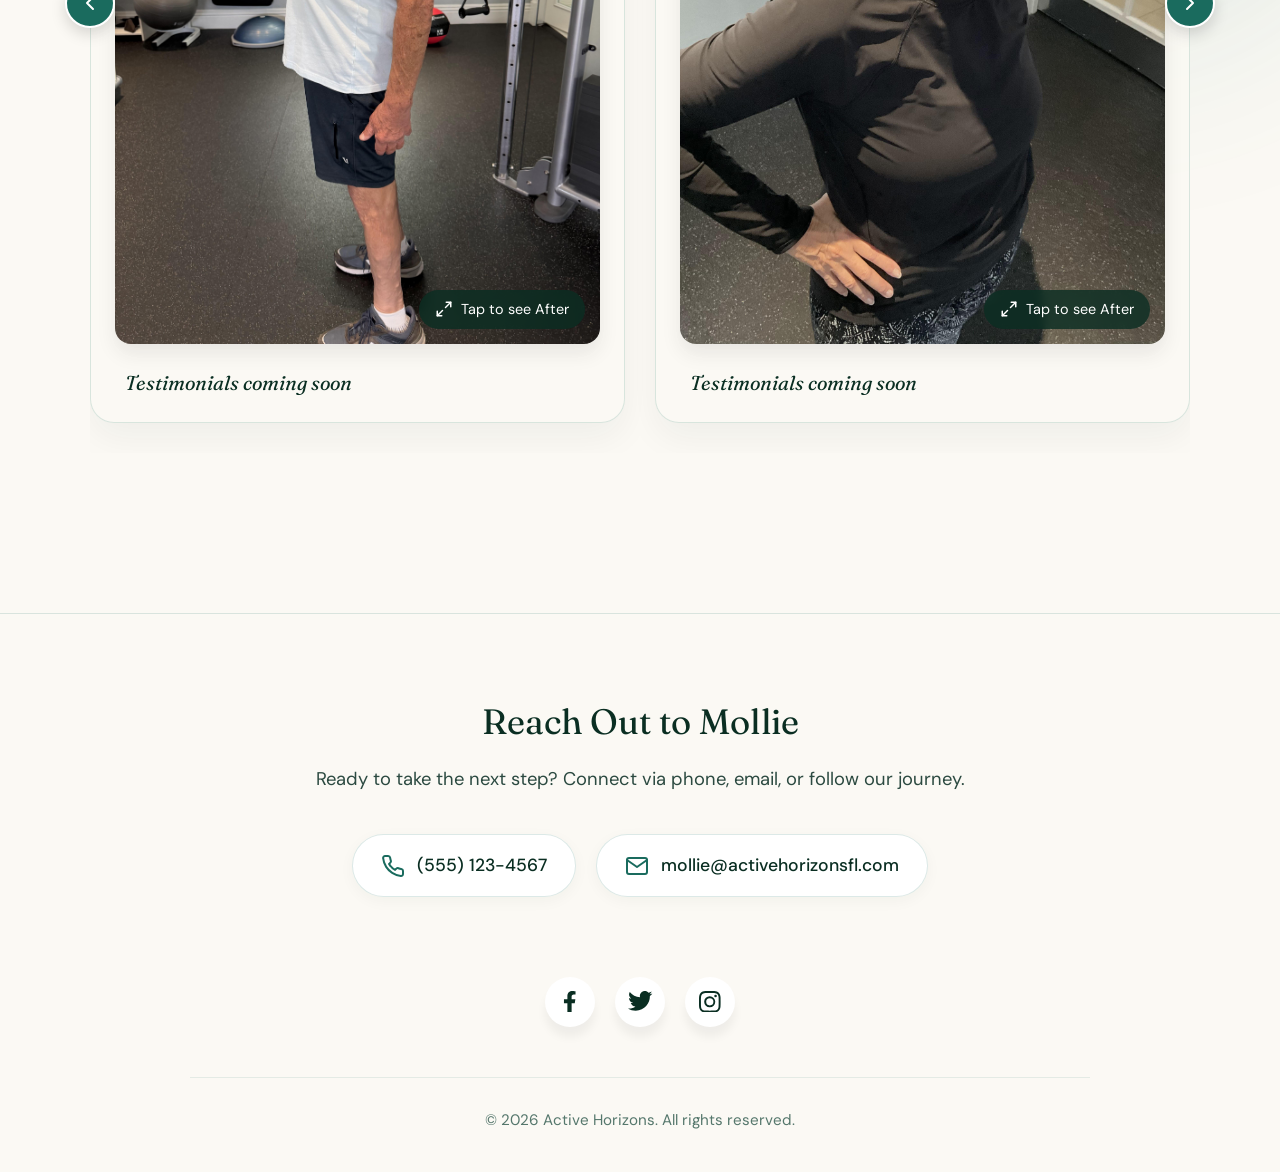
==== commit 9d28ae99: "version 3" ====
--- a/index.html
+++ b/index.html
@@ -37,7 +37,7 @@
             <ul class="nav-links">
                 <li><a href="#about">Meet Mollie</a></li>
                 <li><a href="#services">Therapy Services</a></li>
-                <li><a href="#success">Success Stories</a></li>
+                <li><a href="testimonials.html">Testimonials</a></li>
                 <li class="mobile-only"><a href="#contact" class="btn-secondary">Book Consultation</a></li>
             </ul>
 
@@ -153,7 +153,6 @@
                         </div>
                         <blockquote class="client-quote">Testimonials coming soon</blockquote>
                     </div>
-
                 </div>
 
                 <button class="carousel-btn next-btn" aria-label="Next Story">
@@ -162,7 +161,6 @@
             </div>
         </div>
     </section>
-
 
     <footer class="site-footer">
         <div class="footer-container">
@@ -221,10 +219,8 @@
             
             transitionBoxes.forEach(box => {
                 box.addEventListener("click", function() {
-                    // Toggles the class back and forth on click
                     this.classList.toggle("show-after");
                     
-                    // Updates the hint text dynamically for accessibility
                     const hintText = this.querySelector(".hint-text");
                     if (this.classList.contains("show-after")) {
                         hintText.textContent = "Tap to see Before";
@@ -241,19 +237,16 @@
 
             if(track && prevBtn && nextBtn) {
                 prevBtn.addEventListener('click', () => {
-                    // Calculates the width of one card to scroll smoothly
                     const cardWidth = track.querySelector('.success-card').offsetWidth;
-                    // Scrolls left by one card + gap (30px)
                     track.scrollBy({ left: -(cardWidth + 30), behavior: 'smooth' }); 
                 });
 
                 nextBtn.addEventListener('click', () => {
                     const cardWidth = track.querySelector('.success-card').offsetWidth;
-                    // Scrolls right by one card + gap (30px)
                     track.scrollBy({ left: (cardWidth + 30), behavior: 'smooth' });
                 });
             }
         });
     </script>
 </body>
-</html>  +</html>
--- a/css/styles.css
+++ b/css/styles.css
@@ -144,10 +144,8 @@
     color: var(--ocean-teal);
 }
 
-/* Hide desktop elements on mobile */
 .mobile-only { display: none; }
 
-/* Pure CSS Hamburger Menu */
 .mobile-toggle-checkbox { display: none; }
 .mobile-toggle-label {
     display: none;
@@ -218,9 +216,6 @@
     margin-bottom: 10px;
 }
 
-/* =========================================
-   BUTTONS & ACTIONS
-   ========================================= */
 .hero-actions {
     display: flex;
     gap: 20px;
@@ -300,7 +295,6 @@
     color: #2c4a41;
 }
 
-/* Horizontal Slider Wrapper */
 .carousel-wrapper {
     position: relative;
     display: flex;
@@ -313,16 +307,15 @@
     overflow-x: auto;
     scroll-snap-type: x mandatory;
     scroll-behavior: smooth;
-    padding: 10px 0 30px 0; /* Padding for box-shadows and scrollbar */
-    scrollbar-width: none; /* Hides scrollbar in Firefox */
+    padding: 10px 0 30px 0; 
+    scrollbar-width: none; 
 }
 
 .carousel-track::-webkit-scrollbar {
-    display: none; /* Hides scrollbar in Chrome/Safari */
+    display: none; 
 }
 
 .success-card {
-    /* Mobile defaults to 1 card per view */
     flex: 0 0 calc(100% - 10px); 
     scroll-snap-align: center;
     background: var(--glass-bg);
@@ -339,12 +332,10 @@
 
 @media (min-width: 768px) {
     .success-card {
-        /* Desktop shows 2 cards per view */
         flex: 0 0 calc(50% - 15px); 
     }
 }
 
-/* Slider Navigation Buttons */
 .carousel-btn {
     background: var(--ocean-teal);
     color: var(--white);
@@ -416,7 +407,6 @@
     transform: scale(1.05); 
 }
 
-/* Toggle State controlled by Javascript */
 .image-transition-box.show-after .img-after {
     opacity: 1;
     transform: scale(1);
@@ -427,7 +417,6 @@
     transform: scale(0.95);
 }
 
-/* Badges & Overlays */
 .status-badge {
     position: absolute;
     top: 15px;
@@ -473,7 +462,6 @@
     -webkit-backdrop-filter: blur(4px);
 }
 
-/* State changes for badges when toggled */
 .image-transition-box.show-after .badge-before {
     opacity: 0;
 }
@@ -482,211 +470,6 @@
     opacity: 1;
 }
 
-/* =========================================
-   IMAGE TRANSITION INTERACTION
-   ========================================= */
-.image-transition-box {
-    position: relative;
-    width: 100%;
-    /* Changed from 4 / 3 to 3 / 4 to make the window taller for portrait photos */
-    aspect-ratio: 3 / 4; 
-    border-radius: 16px;
-    overflow: hidden;
-    cursor: pointer;
-    box-shadow: 0 10px 20px rgba(0,0,0,0.08);
-    outline: none; 
-}
-
-.image-transition-box:focus-visible {
-    box-shadow: 0 0 0 4px var(--ocean-teal);
-}
-
-.image-transition-box img {
-    position: absolute;
-    top: 0;
-    left: 0;
-    width: 100%;
-    height: 100%;
-    object-fit: cover;
-    transition: opacity 0.8s cubic-bezier(0.4, 0, 0.2, 1), transform 0.8s cubic-bezier(0.4, 0, 0.2, 1);
-}
-
-.img-before {
-    z-index: 1;
-    opacity: 1;
-    transform: scale(1);
-}
-
-.img-after {
-    z-index: 2;
-    opacity: 0;
-    transform: scale(1.05); 
-}
-
-/* Hover effect specifically restored for devices with a mouse (Desktop).
-  Mobile devices will ignore this and rely on the Javascript tap-to-lock.
-*/
-@media (hover: hover) and (pointer: fine) {
-    .image-transition-box:hover .img-after,
-    .image-transition-box:focus .img-after {
-        opacity: 1;
-        transform: scale(1);
-    }
-
-    .image-transition-box:hover .img-before,
-    .image-transition-box:focus .img-before {
-        opacity: 0;
-        transform: scale(0.95);
-    }
-}
-
-/* Lock State controlled by Javascript (Click/Tap) */
-.image-transition-box.locked-after .img-after {
-    opacity: 1;
-    transform: scale(1);
-}
-
-.image-transition-box.locked-after .img-before {
-    opacity: 0;
-    transform: scale(0.95);
-}
-
-/* =========================================
-   BADGES & HINTS OVERLAYS
-   ========================================= */
-.status-badge {
-    position: absolute;
-    top: 15px;
-    left: 15px;
-    padding: 8px 16px;
-    border-radius: 30px;
-    font-weight: 600;
-    font-size: 0.9rem;
-    letter-spacing: 0.5px;
-    text-transform: uppercase;
-    transition: opacity 0.6s ease;
-    backdrop-filter: blur(8px);
-    -webkit-backdrop-filter: blur(8px);
-}
-
-.badge-before {
-    background: rgba(251, 249, 244, 0.85);
-    color: var(--deep-palm);
-    z-index: 3;
-}
-
-.badge-after {
-    background: var(--ocean-teal);
-    color: var(--white);
-    z-index: 4;
-    opacity: 0;
-}
-
-.interaction-hint {
-    position: absolute;
-    bottom: 15px;
-    right: 15px;
-    background: rgba(10, 46, 34, 0.7);
-    color: var(--white);
-    padding: 8px 16px;
-    border-radius: 30px;
-    font-size: 0.9rem;
-    display: flex;
-    align-items: center;
-    gap: 8px;
-    z-index: 5;
-    backdrop-filter: blur(4px);
-    -webkit-backdrop-filter: blur(4px);
-    transition: opacity 0.4s ease;
-}
-
-/* Hover interactions for badges (Desktop only) */
-@media (hover: hover) and (pointer: fine) {
-    .image-transition-box:hover .badge-before,
-    .image-transition-box:focus .badge-before,
-    .image-transition-box:hover .interaction-hint,
-    .image-transition-box:focus .interaction-hint {
-        opacity: 0;
-    }
-
-    .image-transition-box:hover .badge-after,
-    .image-transition-box:focus .badge-after {
-        opacity: 1;
-    }
-}
-
-/* Lock state hides the hint and before badge, shows after badge */
-.image-transition-box.locked-after .badge-before,
-.image-transition-box.locked-after .interaction-hint {
-    opacity: 0;
-}
-
-.image-transition-box.locked-after .badge-after {
-    opacity: 1;
-}
-
-/* =========================================
-   BADGES & HINTS OVERLAYS
-   ========================================= */
-.status-badge {
-    position: absolute;
-    top: 15px;
-    left: 15px;
-    padding: 8px 16px;
-    border-radius: 30px;
-    font-weight: 600;
-    font-size: 0.9rem;
-    letter-spacing: 0.5px;
-    text-transform: uppercase;
-    transition: opacity 0.6s ease;
-    backdrop-filter: blur(8px);
-    -webkit-backdrop-filter: blur(8px);
-}
-
-.badge-before {
-    background: rgba(251, 249, 244, 0.85);
-    color: var(--deep-palm);
-    z-index: 3;
-}
-
-.badge-after {
-    background: var(--ocean-teal);
-    color: var(--white);
-    z-index: 4;
-    opacity: 0;
-}
-
-.interaction-hint {
-    position: absolute;
-    bottom: 15px;
-    right: 15px;
-    background: rgba(10, 46, 34, 0.7);
-    color: var(--white);
-    padding: 8px 16px;
-    border-radius: 30px;
-    font-size: 0.9rem;
-    display: flex;
-    align-items: center;
-    gap: 8px;
-    z-index: 5;
-    backdrop-filter: blur(4px);
-    -webkit-backdrop-filter: blur(4px);
-    transition: opacity 0.4s ease;
-}
-
-/* Lock state hides the hint and before badge, shows after badge */
-.image-transition-box.locked-after .badge-before,
-.image-transition-box.locked-after .interaction-hint {
-    opacity: 0;
-}
-
-.image-transition-box.locked-after .badge-after {
-    opacity: 1;
-}
-
-/* =========================================
-   TYPOGRAPHY: QUOTES
-   ========================================= */
 .client-quote {
     font-family: var(--font-display);
     font-size: 1.25rem;
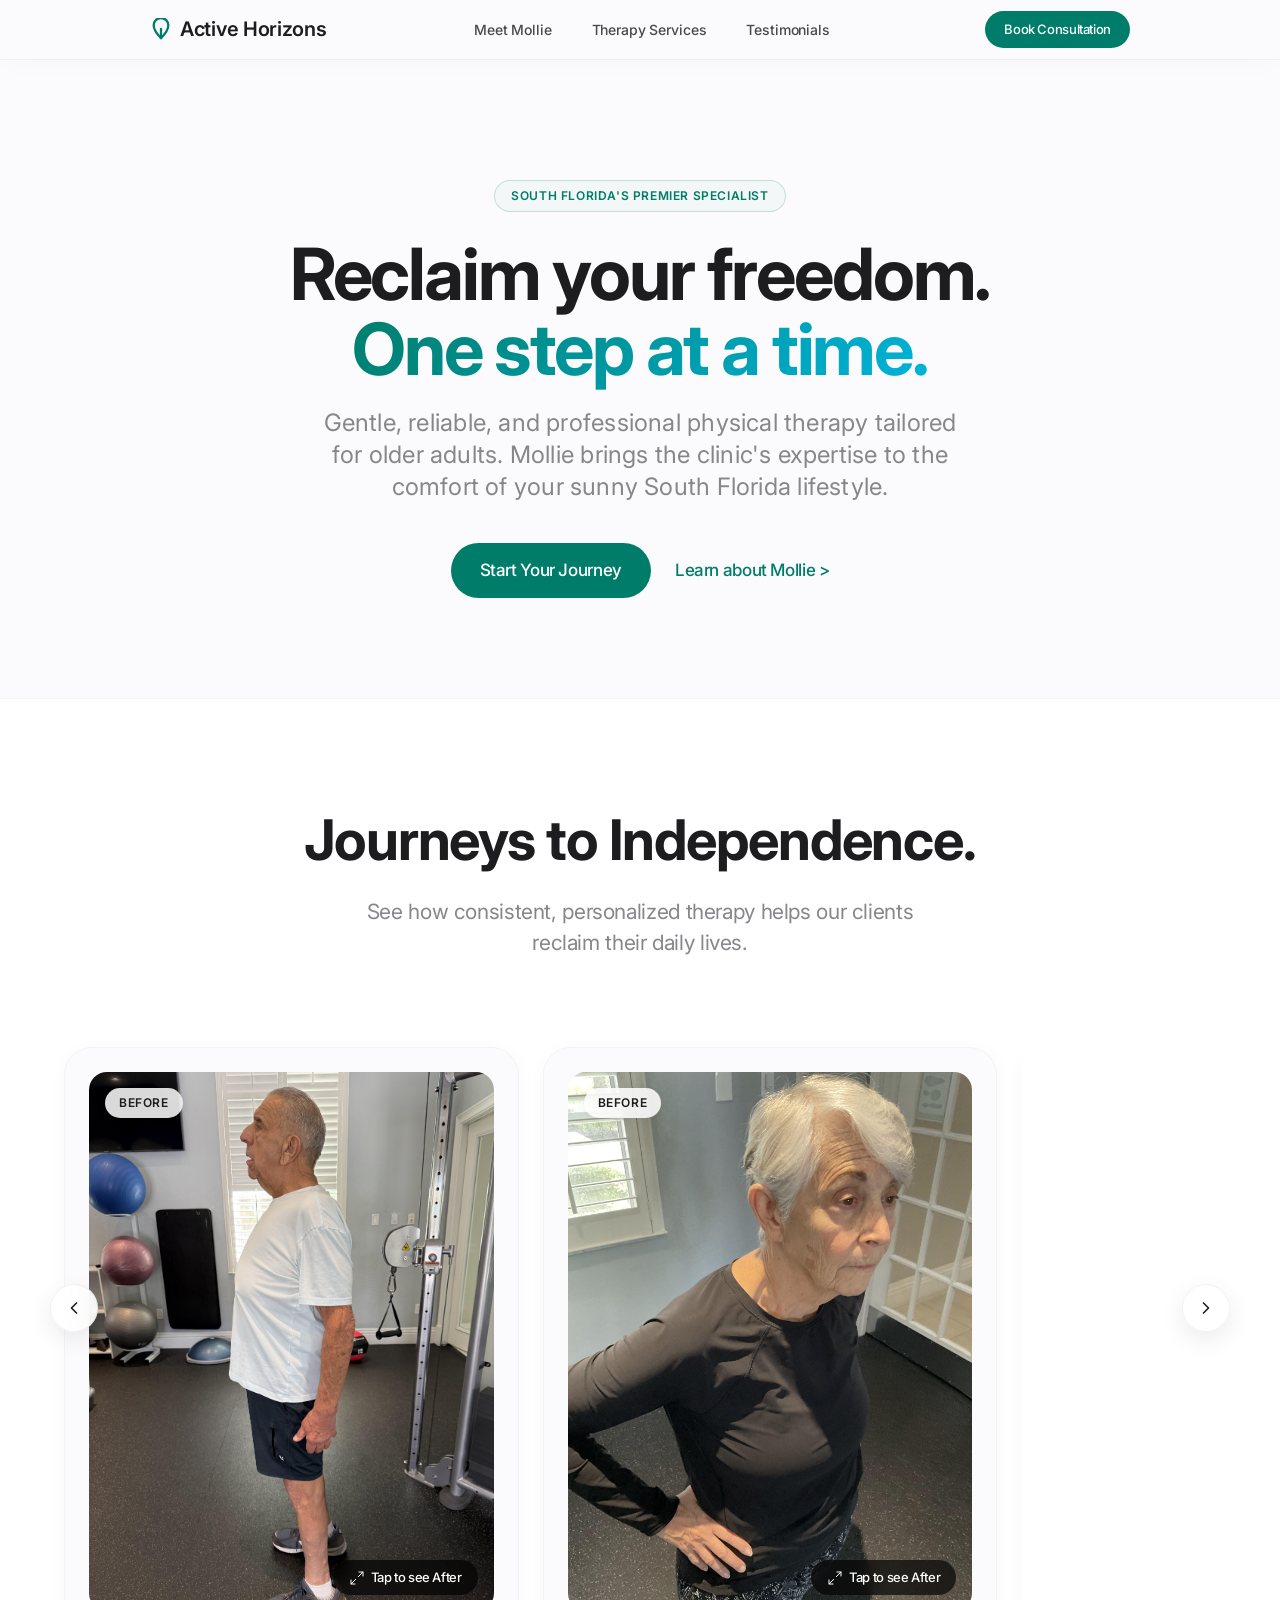
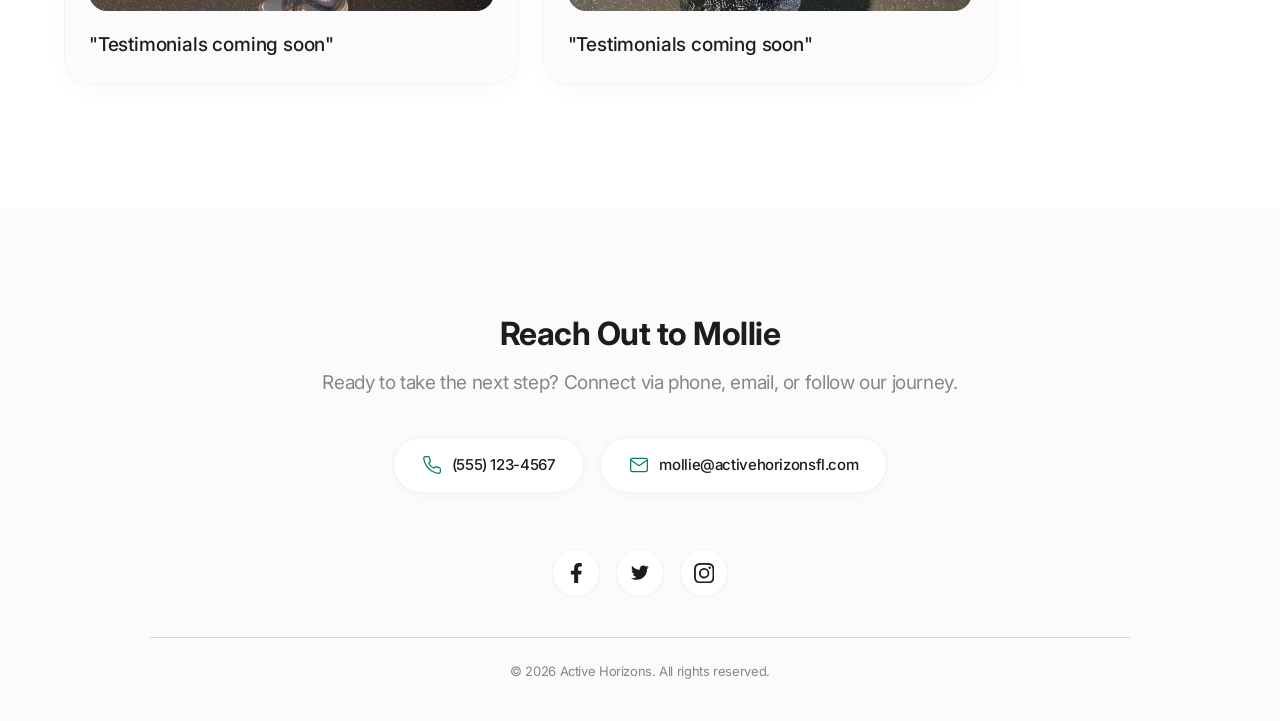
==== commit f79159fe: "version 4" ====
--- a/index.html
+++ b/index.html
@@ -7,38 +7,247 @@
     
     <link rel="preconnect" href="https://fonts.googleapis.com">
     <link rel="preconnect" href="https://fonts.gstatic.com" crossorigin>
-    <link href="https://fonts.googleapis.com/css2?family=DM+Sans:opsz,wght@9..40,400;9..40,500&family=Fraunces:opsz,wght@9..144,400;9..144,600&display=swap" rel="stylesheet">
+    <link href="https://fonts.googleapis.com/css2?family=Inter:wght@400;500;600;700&display=swap" rel="stylesheet">
     
-    <link rel="stylesheet" href="css/styles.css">
+    <style>
+        /* =========================================
+           APPLE-INSPIRED THEME VARIABLES
+           ========================================= */
+        :root {
+            --bg-color: #fbfbfd;
+            --surface-color: #ffffff;
+            --text-primary: #1d1d1f;
+            --text-secondary: #86868b;
+            --brand-color: #007d6a;
+            --brand-hover: #006050;
+            --nav-bg: rgba(251, 251, 253, 0.75);
+            --nav-border: rgba(0, 0, 0, 0.05);
+            --glass-blur: saturate(180%) blur(24px);
+            --font-main: -apple-system, BlinkMacSystemFont, "Inter", "Segoe UI", Roboto, Helvetica, Arial, sans-serif;
+        }
+
+        /* =========================================
+           RESET & BASE
+           ========================================= */
+        * { margin: 0; padding: 0; box-sizing: border-box; }
+        body {
+            background-color: var(--bg-color);
+            color: var(--text-primary);
+            font-family: var(--font-main);
+            font-size: 17px; line-height: 1.47059; font-weight: 400; letter-spacing: -0.022em;
+            -webkit-font-smoothing: antialiased; -moz-osx-font-smoothing: grayscale;
+            overflow-x: hidden;
+        }
+        a { text-decoration: none; color: inherit; }
+        a:focus-visible, button:focus-visible, .image-transition-box:focus-visible {
+            outline: 3px solid rgba(0, 125, 106, 0.5); outline-offset: 2px;
+        }
+        .container { width: 87.5%; max-width: 980px; margin: 0 auto; }
+
+        /* =========================================
+           PREMIUM GLASS NAVIGATION
+           ========================================= */
+        .glass-nav-container {
+            position: fixed; top: 0; left: 0; width: 100%;
+            background: var(--nav-bg); backdrop-filter: var(--glass-blur); -webkit-backdrop-filter: var(--glass-blur);
+            border-bottom: 1px solid var(--nav-border);
+            box-shadow: 0 4px 24px rgba(0,0,0,0.02);
+            z-index: 1000; height: 60px; /* Slightly taller for breathing room */
+            display: flex; align-items: center; transition: all 0.3s ease;
+        }
+        .glass-nav {
+            width: 100%; max-width: 1024px; margin: 0 auto; padding: 0 22px;
+            display: flex; justify-content: space-between; align-items: center;
+        }
+        .logo { 
+            font-size: 20px; font-weight: 600; letter-spacing: -0.015em; 
+            color: var(--text-primary); display: flex; align-items: center; gap: 8px;
+            transition: opacity 0.3s ease;
+        }
+        .logo:hover { opacity: 0.7; }
+        
+        .nav-links { list-style: none; display: flex; gap: 8px; align-items: center; }
+        .nav-links a { 
+            font-size: 14px; font-weight: 500; color: var(--text-primary); 
+            opacity: 0.8; transition: all 0.25s ease; letter-spacing: -0.01em;
+            padding: 8px 16px; border-radius: 980px; /* Apple pill hover */
+        }
+        .nav-links a:hover { 
+            opacity: 1; 
+            background-color: rgba(0, 0, 0, 0.05); /* Soft grey pill on hover */
+        }
+
+        /* Buttons & Mobile Menu */
+        .mobile-only { display: none; }
+        .mobile-toggle-checkbox { display: none; }
+        .mobile-toggle-label { display: none; flex-direction: column; cursor: pointer; gap: 5px; padding: 10px 0; z-index: 1001; }
+        .mobile-toggle-label span { display: block; width: 20px; height: 1.5px; background-color: var(--text-primary); transition: 0.3s ease; }
+        
+        .btn-primary, .btn-primary-small, .btn-secondary {
+            display: inline-block; background-color: var(--brand-color); color: #fff !important;
+            border-radius: 980px; font-weight: 500; text-align: center; transition: all 0.3s cubic-bezier(0.25, 0.8, 0.25, 1); border: 1px solid transparent;
+        }
+        .btn-primary { padding: 14px 28px; font-size: 17px; }
+        .btn-primary-small { padding: 8px 18px; font-size: 13px; margin-left: 8px; }
+        .btn-secondary { background-color: rgba(0, 125, 106, 0.1); color: var(--brand-color) !important; padding: 14px 28px; font-size: 17px; }
+        
+        .btn-primary:hover, .btn-primary-small:hover { background-color: var(--brand-hover); transform: scale(1.02); }
+        .btn-secondary:hover { background-color: rgba(0, 125, 106, 0.2); }
+        
+        .btn-text { color: var(--brand-color); font-size: 17px; font-weight: 500; transition: color 0.3s ease; }
+        .btn-text:hover { color: var(--brand-hover); text-decoration: underline; }
+
+        /* =========================================
+           HERO SECTION
+           ========================================= */
+        .hero { padding: 180px 0 100px; text-align: center; display: flex; flex-direction: column; align-items: center; position: relative;}
+        .pill-badge {
+            display: inline-block; color: var(--brand-color); font-size: 12px; font-weight: 600; text-transform: uppercase;
+            letter-spacing: 0.05em; padding: 6px 16px; border-radius: 980px; margin-bottom: 24px; border: 1px solid rgba(0, 125, 106, 0.2);
+            background: rgba(0, 125, 106, 0.03);
+        }
+        .hero h1 { font-size: clamp(48px, 7vw, 72px); line-height: 1.05; font-weight: 700; letter-spacing: -0.03em; margin-bottom: 20px; }
+        .text-accent { 
+            background: linear-gradient(135deg, var(--brand-color) 0%, #00b4db 100%);
+            -webkit-background-clip: text; -webkit-text-fill-color: transparent; 
+        }
+        .hero-subtext { font-size: clamp(19px, 3vw, 24px); line-height: 1.33337; font-weight: 400; letter-spacing: 0.009em; color: var(--text-secondary); max-width: 650px; margin: 0 auto 40px; }
+        .hero-actions { display: flex; gap: 24px; align-items: center; justify-content: center; flex-wrap: wrap; }
+
+        /* =========================================
+           SUCCESS STORIES (CAROUSEL)
+           ========================================= */
+        .success-section { padding: 100px 0; background-color: var(--surface-color); border-top: 1px solid #f5f5f7; border-bottom: 1px solid #f5f5f7; }
+        .section-header { text-align: center; margin-bottom: 64px; }
+        .section-header h2 { font-size: clamp(36px, 5vw, 56px); font-weight: 700; letter-spacing: -0.02em; margin-bottom: 16px; }
+        .section-subtext { font-size: 21px; color: var(--text-secondary); max-width: 600px; margin: 0 auto; }
+
+        .carousel-wrapper { position: relative; display: flex; align-items: center; max-width: 1200px; margin: 0 auto; }
+        .carousel-track { display: flex; gap: 24px; overflow-x: auto; scroll-snap-type: x mandatory; scroll-behavior: smooth; padding: 24px; scrollbar-width: none; }
+        .carousel-track::-webkit-scrollbar { display: none; }
+
+        .success-card {
+            flex: 0 0 calc(100% - 24px); scroll-snap-align: center; background: #fbfbfd; border-radius: 28px; padding: 24px;
+            box-shadow: 0 4px 20px rgba(0,0,0,0.03); border: 1px solid rgba(0,0,0,0.03); transition: transform 0.4s ease, box-shadow 0.4s ease;
+        }
+        @media (min-width: 768px) {
+            .success-card { flex: 0 0 calc(50% - 12px); }
+            .success-card:hover { transform: translateY(-6px) scale(1.01); box-shadow: 0 20px 40px rgba(0,0,0,0.06); }
+        }
+
+        .carousel-btn {
+            background: rgba(255,255,255,0.9); backdrop-filter: blur(12px); -webkit-backdrop-filter: blur(12px); color: var(--text-primary);
+            border: 1px solid rgba(0,0,0,0.05); border-radius: 50%; width: 48px; height: 48px; display: flex; align-items: center; justify-content: center;
+            cursor: pointer; position: absolute; top: 38%; z-index: 10; box-shadow: 0 8px 24px rgba(0,0,0,0.08); transition: all 0.3s ease;
+        }
+        .carousel-btn:hover { background: #fff; transform: scale(1.08); box-shadow: 0 12px 32px rgba(0,0,0,0.12); }
+        .prev-btn { left: 10px; } .next-btn { right: 10px; }
+
+        /* =========================================
+           IMAGE TRANSITION
+           ========================================= */
+        .image-transition-box { position: relative; width: 100%; aspect-ratio: 3 / 4; border-radius: 18px; overflow: hidden; cursor: pointer; }
+        .image-transition-box img { position: absolute; top: 0; left: 0; width: 100%; height: 100%; object-fit: cover; transition: opacity 0.8s cubic-bezier(0.25, 1, 0.5, 1), transform 0.8s cubic-bezier(0.25, 1, 0.5, 1); }
+        .img-before { z-index: 1; opacity: 1; transform: scale(1); }
+        .img-after { z-index: 2; opacity: 0; transform: scale(1.03); }
+        .image-transition-box.show-after .img-after { opacity: 1; transform: scale(1); }
+        .image-transition-box.show-after .img-before { opacity: 0; transform: scale(0.97); }
+
+        .status-badge {
+            position: absolute; top: 16px; left: 16px; padding: 6px 14px; border-radius: 980px; font-weight: 600; font-size: 12px; text-transform: uppercase;
+            letter-spacing: 0.05em; transition: opacity 0.4s ease; backdrop-filter: var(--glass-blur); -webkit-backdrop-filter: var(--glass-blur);
+        }
+        .badge-before { background: rgba(255,255,255,0.85); color: var(--text-primary); z-index: 3; box-shadow: 0 4px 12px rgba(0,0,0,0.05); }
+        .badge-after { background: var(--brand-color); color: var(--white); z-index: 4; opacity: 0; box-shadow: 0 4px 12px rgba(0,125,106,0.2); }
+
+        .interaction-hint {
+            position: absolute; bottom: 16px; right: 16px; background: rgba(0,0,0,0.65); color: #fff; padding: 8px 16px; border-radius: 980px;
+            font-size: 13px; font-weight: 500; display: flex; align-items: center; gap: 6px; z-index: 5; backdrop-filter: blur(8px); -webkit-backdrop-filter: blur(8px);
+        }
+        .image-transition-box.show-after .badge-before { opacity: 0; }
+        .image-transition-box.show-after .badge-after { opacity: 1; }
+
+        .client-quote { font-size: 19px; line-height: 1.5; color: var(--text-primary); font-style: normal; margin-top: 20px; font-weight: 500; letter-spacing: -0.01em;}
+
+        /* =========================================
+           FOOTER
+           ========================================= */
+        .site-footer { background-color: var(--bg-color); padding: 100px 20px 40px; text-align: center; }
+        .footer-heading { font-size: 32px; font-weight: 700; margin-bottom: 12px; letter-spacing: -0.015em; }
+        .footer-subtext { font-size: 19px; color: var(--text-secondary); margin-bottom: 40px; }
+        .contact-pills-wrapper { display: flex; flex-wrap: wrap; justify-content: center; gap: 16px; margin-bottom: 56px; }
+        .contact-pill {
+            display: flex; align-items: center; gap: 10px; background: var(--surface-color); color: var(--text-primary);
+            font-weight: 500; font-size: 15px; padding: 16px 28px; border-radius: 980px; box-shadow: 0 2px 12px rgba(0,0,0,0.03);
+            border: 1px solid rgba(0,0,0,0.05); transition: all 0.3s cubic-bezier(0.25, 0.8, 0.25, 1);
+        }
+        .contact-icon { color: var(--brand-color); transition: color 0.3s ease; }
+        .contact-pill:hover { border-color: rgba(0,0,0,0.1); box-shadow: 0 8px 24px rgba(0,0,0,0.06); transform: translateY(-2px); }
+
+        .wrapper { display: inline-flex; list-style: none; gap: 16px; margin-bottom: 40px; }
+        .wrapper .icon {
+            background: var(--surface-color); border-radius: 50%; width: 48px; height: 48px; display: flex; justify-content: center; align-items: center;
+            border: 1px solid rgba(0,0,0,0.05); box-shadow: 0 2px 8px rgba(0,0,0,0.02); cursor: pointer; transition: all 0.3s ease; color: var(--text-primary);
+        }
+        .wrapper .icon:hover { border-color: transparent; color: #fff; transform: translateY(-3px); box-shadow: 0 8px 20px rgba(0,0,0,0.08); }
+        .wrapper .facebook:hover { background: #1877f2; }
+        .wrapper .twitter:hover { background: #1da1f2; }
+        .wrapper .instagram:hover { background: #e4405f; }
+        .footer-bottom { border-top: 1px solid #d2d2d7; padding-top: 24px; font-size: 13px; color: var(--text-secondary); }
+
+        /* Animations & Mobile */
+        @keyframes fadeInUp { from { opacity: 0; transform: translateY(24px); } to { opacity: 1; transform: translateY(0); } }
+        .animate-fade-in { animation: fadeInUp 1s cubic-bezier(0.25, 1, 0.5, 1) forwards; }
+        .animate-slide-up { opacity: 0; animation: fadeInUp 1s cubic-bezier(0.25, 1, 0.5, 1) forwards; }
+        .delay-1 { animation-delay: 0.1s; } .delay-2 { animation-delay: 0.2s; } .delay-3 { animation-delay: 0.3s; } .delay-4 { animation-delay: 0.4s; }
+
+        @media (max-width: 850px) {
+            .mobile-toggle-label { display: flex; }
+            .desktop-only { display: none; }
+            .mobile-only { display: block; margin-top: 20px; }
+            .nav-links {
+                position: absolute; top: 60px; left: 0; width: 100%;
+                background: rgba(255,255,255,0.95); backdrop-filter: var(--glass-blur); -webkit-backdrop-filter: var(--glass-blur); 
+                flex-direction: column; gap: 0; padding: 0 22px 22px; border-bottom: 1px solid var(--nav-border);
+                opacity: 0; visibility: hidden; transform: translateY(-10px); transition: all 0.3s ease;
+            }
+            .nav-links a { display: block; width: 100%; padding: 16px 0; border-radius: 0; border-bottom: 1px solid #f5f5f7; font-size: 17px; }
+            .nav-links a:hover { background-color: transparent; color: var(--brand-color); }
+            .mobile-toggle-checkbox:checked ~ .nav-links { opacity: 1; visibility: visible; transform: translateY(0); }
+            .mobile-toggle-checkbox:checked ~ .mobile-toggle-label span:nth-child(1) { transform: translateY(6.5px) rotate(45deg); }
+            .mobile-toggle-checkbox:checked ~ .mobile-toggle-label span:nth-child(2) { opacity: 0; }
+            .mobile-toggle-checkbox:checked ~ .mobile-toggle-label span:nth-child(3) { transform: translateY(-6.5px) rotate(-45deg); }
+        }
+        @media (max-width: 768px) {
+            .hero { padding: 140px 20px 80px; }
+            .contact-pills-wrapper { flex-direction: column; align-items: stretch; }
+            .contact-pill { justify-content: center; }
+            .carousel-btn { display: none; }
+        }
+    </style>
 </head>
 <body>
 
-    <div class="ambient-glow glow-sun"></div>
-    <div class="ambient-glow glow-teal"></div>
-    <div class="noise-overlay"></div>
-
     <header class="glass-nav-container animate-fade-in">
         <nav class="glass-nav">
-            <div class="logo">
-                <svg width="24" height="24" viewBox="0 0 24 24" fill="none" stroke="currentColor" stroke-width="2" stroke-linecap="round" stroke-linejoin="round" style="color: var(--ocean-teal);">
+            <a href="index.html" class="logo">
+                <svg width="22" height="22" viewBox="0 0 24 24" fill="none" stroke="currentColor" stroke-width="2.5" stroke-linecap="round" stroke-linejoin="round" style="color: var(--brand-color);">
                     <path d="M12 22c4-4 8-9 8-14a8 8 0 1 0-16 0c0 5 4 10 8 14z"></path>
                     <path d="M12 22V12"></path>
                 </svg>
                 Active Horizons
-            </div>
+            </a>
 
             <input type="checkbox" id="mobile-toggle" class="mobile-toggle-checkbox" aria-label="Toggle Navigation">
             <label for="mobile-toggle" class="mobile-toggle-label">
-                <span></span>
-                <span></span>
-                <span></span>
+                <span></span><span></span><span></span>
             </label>
 
             <ul class="nav-links">
                 <li><a href="#about">Meet Mollie</a></li>
                 <li><a href="#services">Therapy Services</a></li>
                 <li><a href="testimonials.html">Testimonials</a></li>
-                <li class="mobile-only"><a href="#contact" class="btn-secondary">Book Consultation</a></li>
+                <li class="mobile-only"><a href="#contact" class="btn-primary">Book Consultation</a></li>
             </ul>
 
             <div class="nav-cta desktop-only">
@@ -49,12 +258,12 @@
 
     <main>
         <section class="hero">
-            <div class="hero-content">
-                <span class="pill-badge animate-slide-up delay-1">South Florida's Premier Mobility Specialist</span>
+            <div class="container hero-content">
+                <span class="pill-badge animate-slide-up delay-1">South Florida's Premier Specialist</span>
                 
                 <h1 class="animate-slide-up delay-2">
-                    Reclaim your freedom, <br>
-                    <span class="text-accent">one step at a time.</span>
+                    Reclaim your freedom.<br>
+                    <span class="text-accent">One step at a time.</span>
                 </h1>
                 
                 <p class="hero-subtext animate-slide-up delay-3">
@@ -62,27 +271,25 @@
                 </p>
                 
                 <div class="hero-actions animate-slide-up delay-4">
-                    <a href="#contact" class="btn-primary pulse-hover">Start Your Journey</a>
-                    <a href="#about" class="btn-text">Learn about Mollie &rarr;</a>
+                    <a href="#contact" class="btn-primary">Start Your Journey</a>
+                    <a href="#about" class="btn-text">Learn about Mollie &gt;</a>
                 </div>
             </div>
         </section>
-    </main>
-
-    <section id="success" class="success-section">
-        <div class="container">
-            <div class="section-header">
-                <span class="pill-badge animate-slide-up">Real Results</span>
-                <h2 class="animate-slide-up delay-1">Journeys to Independence</h2>
-                <p class="section-subtext animate-slide-up delay-2">
-                    See how consistent, personalized therapy helps our clients reclaim their daily lives.
-                </p>
+
+        <section id="success" class="success-section">
+            <div class="container">
+                <div class="section-header">
+                    <h2 class="animate-slide-up delay-1">Journeys to Independence.</h2>
+                    <p class="section-subtext animate-slide-up delay-2">
+                        See how consistent, personalized therapy helps our clients reclaim their daily lives.
+                    </p>
+                </div>
             </div>
 
             <div class="carousel-wrapper animate-slide-up delay-3">
-                
                 <button class="carousel-btn prev-btn" aria-label="Previous Story">
-                    <svg width="24" height="24" viewBox="0 0 24 24" fill="none" stroke="currentColor" stroke-width="2" stroke-linecap="round" stroke-linejoin="round"><polyline points="15 18 9 12 15 6"></polyline></svg>
+                    <svg width="20" height="20" viewBox="0 0 24 24" fill="none" stroke="currentColor" stroke-width="2" stroke-linecap="round" stroke-linejoin="round"><polyline points="15 18 9 12 15 6"></polyline></svg>
                 </button>
 
                 <div class="carousel-track">
@@ -90,93 +297,67 @@
                         <div class="image-transition-box" tabindex="0" aria-label="Interactive before and after photos">
                             <img src="images/before/robert.jpg" alt="Client before therapy" class="img-before">
                             <img src="images/after/robertn_2.jpg" alt="Client after therapy" class="img-after">
-                            
                             <div class="status-badge badge-before">Before</div>
                             <div class="status-badge badge-after">After Progress</div>
-                            
                             <div class="interaction-hint">
-                                <svg width="18" height="18" viewBox="0 0 24 24" fill="none" stroke="currentColor" stroke-width="2" stroke-linecap="round" stroke-linejoin="round">
-                                    <path d="M15 3h6v6"></path><path d="M9 21H3v-6"></path><path d="M21 3l-7 7"></path><path d="M3 21l7-7"></path>
-                                </svg>
+                                <svg width="16" height="16" viewBox="0 0 24 24" fill="none" stroke="currentColor" stroke-width="1.5" stroke-linecap="round" stroke-linejoin="round"><path d="M15 3h6v6"></path><path d="M9 21H3v-6"></path><path d="M21 3l-7 7"></path><path d="M3 21l7-7"></path></svg>
                                 <span class="hint-text">Tap to see After</span>
                             </div>
                         </div>
-                        <blockquote class="client-quote">
-                            Testimonials coming soon
-                        </blockquote>
+                        <blockquote class="client-quote">"Testimonials coming soon"</blockquote>
                     </div>
 
                     <div class="success-card">
                         <div class="image-transition-box" tabindex="0" aria-label="Interactive before and after photos">
                             <img src="images/before/judy_3.jpg" alt="Client before therapy" class="img-before">
                             <img src="images/after/judyn_2.jpg" alt="Client after therapy" class="img-after">
-                            
                             <div class="status-badge badge-before">Before</div>
                             <div class="status-badge badge-after">After Progress</div>
-                            
                             <div class="interaction-hint">
-                                <svg width="18" height="18" viewBox="0 0 24 24" fill="none" stroke="currentColor" stroke-width="2" stroke-linecap="round" stroke-linejoin="round">
-                                    <path d="M15 3h6v6"></path><path d="M9 21H3v-6"></path><path d="M21 3l-7 7"></path><path d="M3 21l7-7"></path>
-                                </svg>
+                                <svg width="16" height="16" viewBox="0 0 24 24" fill="none" stroke="currentColor" stroke-width="1.5" stroke-linecap="round" stroke-linejoin="round"><path d="M15 3h6v6"></path><path d="M9 21H3v-6"></path><path d="M21 3l-7 7"></path><path d="M3 21l7-7"></path></svg>
                                 <span class="hint-text">Tap to see After</span>
                             </div>
                         </div>
-                        <blockquote class="client-quote">
-                            Testimonials coming soon
-                        </blockquote>
+                        <blockquote class="client-quote">"Testimonials coming soon"</blockquote>
                     </div>
 
                     <div class="success-card">
                         <div class="image-transition-box" tabindex="0" aria-label="Interactive before and after photos">
                             <img src="https://via.placeholder.com/600x800/e8e6df/2c4a41?text=Before+3" alt="Client before therapy" class="img-before">
-                            <img src="https://via.placeholder.com/600x800/1a6b5e/ffffff?text=After+3" alt="Client after therapy" class="img-after">
+                            <img src="https://via.placeholder.com/600x800/007d6a/ffffff?text=After+3" alt="Client after therapy" class="img-after">
                             <div class="status-badge badge-before">Before</div>
                             <div class="status-badge badge-after">After Progress</div>
                             <div class="interaction-hint">
-                                <svg width="18" height="18" viewBox="0 0 24 24" fill="none" stroke="currentColor" stroke-width="2" stroke-linecap="round" stroke-linejoin="round"><path d="M15 3h6v6"></path><path d="M9 21H3v-6"></path><path d="M21 3l-7 7"></path><path d="M3 21l7-7"></path></svg>
+                                <svg width="16" height="16" viewBox="0 0 24 24" fill="none" stroke="currentColor" stroke-width="1.5" stroke-linecap="round" stroke-linejoin="round"><path d="M15 3h6v6"></path><path d="M9 21H3v-6"></path><path d="M21 3l-7 7"></path><path d="M3 21l7-7"></path></svg>
                                 <span class="hint-text">Tap to see After</span>
                             </div>
                         </div>
-                        <blockquote class="client-quote">Testimonials coming soon</blockquote>
-                    </div>
-
-                    <div class="success-card">
-                        <div class="image-transition-box" tabindex="0" aria-label="Interactive before and after photos">
-                            <img src="https://via.placeholder.com/600x800/e8e6df/2c4a41?text=Before+4" alt="Client before therapy" class="img-before">
-                            <img src="https://via.placeholder.com/600x800/1a6b5e/ffffff?text=After+4" alt="Client after therapy" class="img-after">
-                            <div class="status-badge badge-before">Before</div>
-                            <div class="status-badge badge-after">After Progress</div>
-                            <div class="interaction-hint">
-                                <svg width="18" height="18" viewBox="0 0 24 24" fill="none" stroke="currentColor" stroke-width="2" stroke-linecap="round" stroke-linejoin="round"><path d="M15 3h6v6"></path><path d="M9 21H3v-6"></path><path d="M21 3l-7 7"></path><path d="M3 21l7-7"></path></svg>
-                                <span class="hint-text">Tap to see After</span>
-                            </div>
-                        </div>
-                        <blockquote class="client-quote">Testimonials coming soon</blockquote>
+                        <blockquote class="client-quote">"Testimonials coming soon"</blockquote>
                     </div>
                 </div>
 
                 <button class="carousel-btn next-btn" aria-label="Next Story">
-                    <svg width="24" height="24" viewBox="0 0 24 24" fill="none" stroke="currentColor" stroke-width="2" stroke-linecap="round" stroke-linejoin="round"><polyline points="9 18 15 12 9 6"></polyline></svg>
+                    <svg width="20" height="20" viewBox="0 0 24 24" fill="none" stroke="currentColor" stroke-width="2" stroke-linecap="round" stroke-linejoin="round"><polyline points="9 18 15 12 9 6"></polyline></svg>
                 </button>
             </div>
-        </div>
-    </section>
+        </section>
+    </main>
 
     <footer class="site-footer">
-        <div class="footer-container">
+        <div class="container">
             <h2 class="footer-heading">Reach Out to Mollie</h2>
             <p class="footer-subtext">Ready to take the next step? Connect via phone, email, or follow our journey.</p>
             
             <div class="contact-pills-wrapper">
                 <a href="tel:+15551234567" class="contact-pill" aria-label="Call Mollie">
-                    <svg width="24" height="24" viewBox="0 0 24 24" fill="none" stroke="currentColor" stroke-width="2" stroke-linecap="round" stroke-linejoin="round" class="contact-icon">
+                    <svg width="20" height="20" viewBox="0 0 24 24" fill="none" stroke="currentColor" stroke-width="1.5" stroke-linecap="round" stroke-linejoin="round" class="contact-icon">
                       <path d="M22 16.92v3a2 2 0 0 1-2.18 2 19.79 19.79 0 0 1-8.63-3.07 19.5 19.5 0 0 1-6-6 19.79 19.79 0 0 1-3.07-8.67A2 2 0 0 1 4.11 2h3a2 2 0 0 1 2 1.72 12.84 12.84 0 0 0 .7 2.81 2 2 0 0 1-.45 2.11L8.09 9.91a16 16 0 0 0 6 6l1.27-1.27a2 2 0 0 1 2.11-.45 12.84 12.84 0 0 0 2.81.7A2 2 0 0 1 22 16.92z"></path>
                     </svg>
                     <span>(555) 123-4567</span>
                 </a>
 
                 <a href="mailto:mollie@activehorizonsfl.com" class="contact-pill" aria-label="Email Mollie">
-                    <svg width="24" height="24" viewBox="0 0 24 24" fill="none" stroke="currentColor" stroke-width="2" stroke-linecap="round" stroke-linejoin="round" class="contact-icon">
+                    <svg width="20" height="20" viewBox="0 0 24 24" fill="none" stroke="currentColor" stroke-width="1.5" stroke-linecap="round" stroke-linejoin="round" class="contact-icon">
                         <path d="M4 4h16c1.1 0 2 .9 2 2v12c0 1.1-.9 2-2 2H4c-1.1 0-2-.9-2-2V6c0-1.1.9-2 2-2z"></path>
                         <polyline points="22,6 12,13 2,6"></polyline>
                     </svg>
@@ -186,19 +367,16 @@
 
             <ul class="wrapper">
                 <li class="icon facebook">
-                    <span class="tooltip">Facebook</span>
                     <svg viewBox="0 0 320 512" height="1.2em" fill="currentColor" xmlns="http://www.w3.org/2000/svg">
                         <path d="M279.14 288l14.22-92.66h-88.91v-60.13c0-25.35 12.42-50.06 52.24-50.06h40.42V6.26S260.43 0 225.36 0c-73.22 0-121.08 44.38-121.08 124.72v70.62H22.89V288h81.39v224h100.17V288z"></path>
                     </svg>
                 </li>
                 <li class="icon twitter">
-                    <span class="tooltip">Twitter</span>
-                    <svg height="1.8em" fill="currentColor" viewBox="0 0 48 48" xmlns="http://www.w3.org/2000/svg">
+                    <svg height="1.4em" fill="currentColor" viewBox="0 0 48 48" xmlns="http://www.w3.org/2000/svg">
                         <path d="M42,12.429c-1.323,0.586-2.746,0.977-4.247,1.162c1.526-0.906,2.7-2.351,3.251-4.058c-1.428,0.837-3.01,1.452-4.693,1.776C34.967,9.884,33.05,9,30.926,9c-4.08,0-7.387,3.278-7.387,7.32c0,0.572,0.067,1.129,0.193,1.67c-6.138-0.308-11.582-3.226-15.224-7.654c-0.64,1.082-1,2.349-1,3.686c0,2.541,1.301,4.778,3.285,6.096c-1.211-0.037-2.351-0.374-3.349-0.914c0,0.022,0,0.055,0,0.086c0,3.551,2.547,6.508,5.923,7.181c-0.617,0.169-1.269,0.263-1.941,0.263c-0.477,0-0.942-0.054-1.392-0.135c0.94,2.902,3.667,5.023,6.898,5.086c-2.528,1.96-5.712,3.134-9.174,3.134c-0.598,0-1.183-0.034-1.761-0.104C9.268,36.786,13.152,38,17.321,38c13.585,0,21.017-11.156,21.017-20.834c0-0.317-0.01-0.633-0.025-0.945C39.763,15.197,41.013,13.905,42,12.429"></path>
                     </svg>
                 </li>
                 <li class="icon instagram">
-                    <span class="tooltip">Instagram</span>
                     <svg xmlns="http://www.w3.org/2000/svg" height="1.2em" fill="currentColor" viewBox="0 0 16 16">
                         <path d="M8 0C5.829 0 5.556.01 4.703.048 3.85.088 3.269.222 2.76.42a3.917 3.917 0 0 0-1.417.923A3.927 3.927 0 0 0 .42 2.76C.222 3.268.087 3.85.048 4.7.01 5.555 0 5.827 0 8.001c0 2.172.01 2.444.048 3.297.04.852.174 1.433.372 1.942.205.526.478.972.923 1.417.444.445.89.719 1.416.923.51.198 1.09.333 1.942.372C5.555 15.99 5.827 16 8 16s2.444-.01 3.298-.048c.851-.04 1.434-.174 1.943-.372a3.916 3.916 0 0 0 1.416-.923c.445-.445.718-.891.923-1.417.197-.509.332-1.09.372-1.942C15.99 10.445 16 10.173 16 8s-.01-2.445-.048-3.299c-.04-.851-.175-1.433-.372-1.941a3.926 3.926 0 0 0-.923-1.417A3.911 3.911 0 0 0 13.24.42c-.51-.198-1.092-.333-1.943-.372C10.443.01 10.172 0 7.998 0h.003zm-.717 1.442h.718c2.136 0 2.389.007 3.232.046.78.035 1.204.166 1.486.275.373.145.64.319.92.599.28.28.453.546.598.92.11.281.24.705.275 1.485.039.843.047 1.096.047 3.231s-.008 2.389-.047 3.232c-.035.78-.166 1.203-.275 1.485a2.47 2.47 0 0 1-.599.919c-.28.28-.546.453-.92.598-.28.11-.704.24-1.485.276-.843.038-1.096.047-3.232.047s-2.39-.009-3.233-.047c-.78-.036-1.203-.166-1.485-.276a2.478 2.478 0 0 1-.92-.598 2.48 2.48 0 0 1-.6-.92c-.109-.281-.24-.705-.275-1.485-.038-.843-.046-1.096-.046-3.233 0-2.136.008-2.388.046-3.231.036-.78.166-1.204.276-1.486.145-.373.319-.64.599-.92.28-.28.546-.453.92-.598.282-.11.705-.24 1.485-.276.738-.034 1.024-.044 2.515-.045v.002zm4.988 1.328a.96.96 0 1 0 0 1.92.96.96 0 0 0 0-1.92zm-4.27 1.122a4.109 4.109 0 1 0 0 8.217 4.109 4.109 0 0 0 0-8.217zm0 1.441a2.667 2.667 0 1 1 0 5.334 2.667 2.667 0 0 1 0-5.334z"></path>
                     </svg>
@@ -213,24 +391,17 @@
 
     <script>
         document.addEventListener("DOMContentLoaded", () => {
-            
-            // 1. Image Toggle Logic
+            // Image Toggle Logic
             const transitionBoxes = document.querySelectorAll(".image-transition-box");
-            
             transitionBoxes.forEach(box => {
                 box.addEventListener("click", function() {
                     this.classList.toggle("show-after");
-                    
                     const hintText = this.querySelector(".hint-text");
-                    if (this.classList.contains("show-after")) {
-                        hintText.textContent = "Tap to see Before";
-                    } else {
-                        hintText.textContent = "Tap to see After";
-                    }
+                    hintText.textContent = this.classList.contains("show-after") ? "Tap to see Before" : "Tap to see After";
                 });
             });
 
-            // 2. Horizontal Carousel Logic
+            // Horizontal Carousel Logic
             const track = document.querySelector('.carousel-track');
             const prevBtn = document.querySelector('.prev-btn');
             const nextBtn = document.querySelector('.next-btn');
@@ -238,12 +409,11 @@
             if(track && prevBtn && nextBtn) {
                 prevBtn.addEventListener('click', () => {
                     const cardWidth = track.querySelector('.success-card').offsetWidth;
-                    track.scrollBy({ left: -(cardWidth + 30), behavior: 'smooth' }); 
+                    track.scrollBy({ left: -(cardWidth + 24), behavior: 'smooth' }); 
                 });
-
                 nextBtn.addEventListener('click', () => {
                     const cardWidth = track.querySelector('.success-card').offsetWidth;
-                    track.scrollBy({ left: (cardWidth + 30), behavior: 'smooth' });
+                    track.scrollBy({ left: (cardWidth + 24), behavior: 'smooth' });
                 });
             }
         });
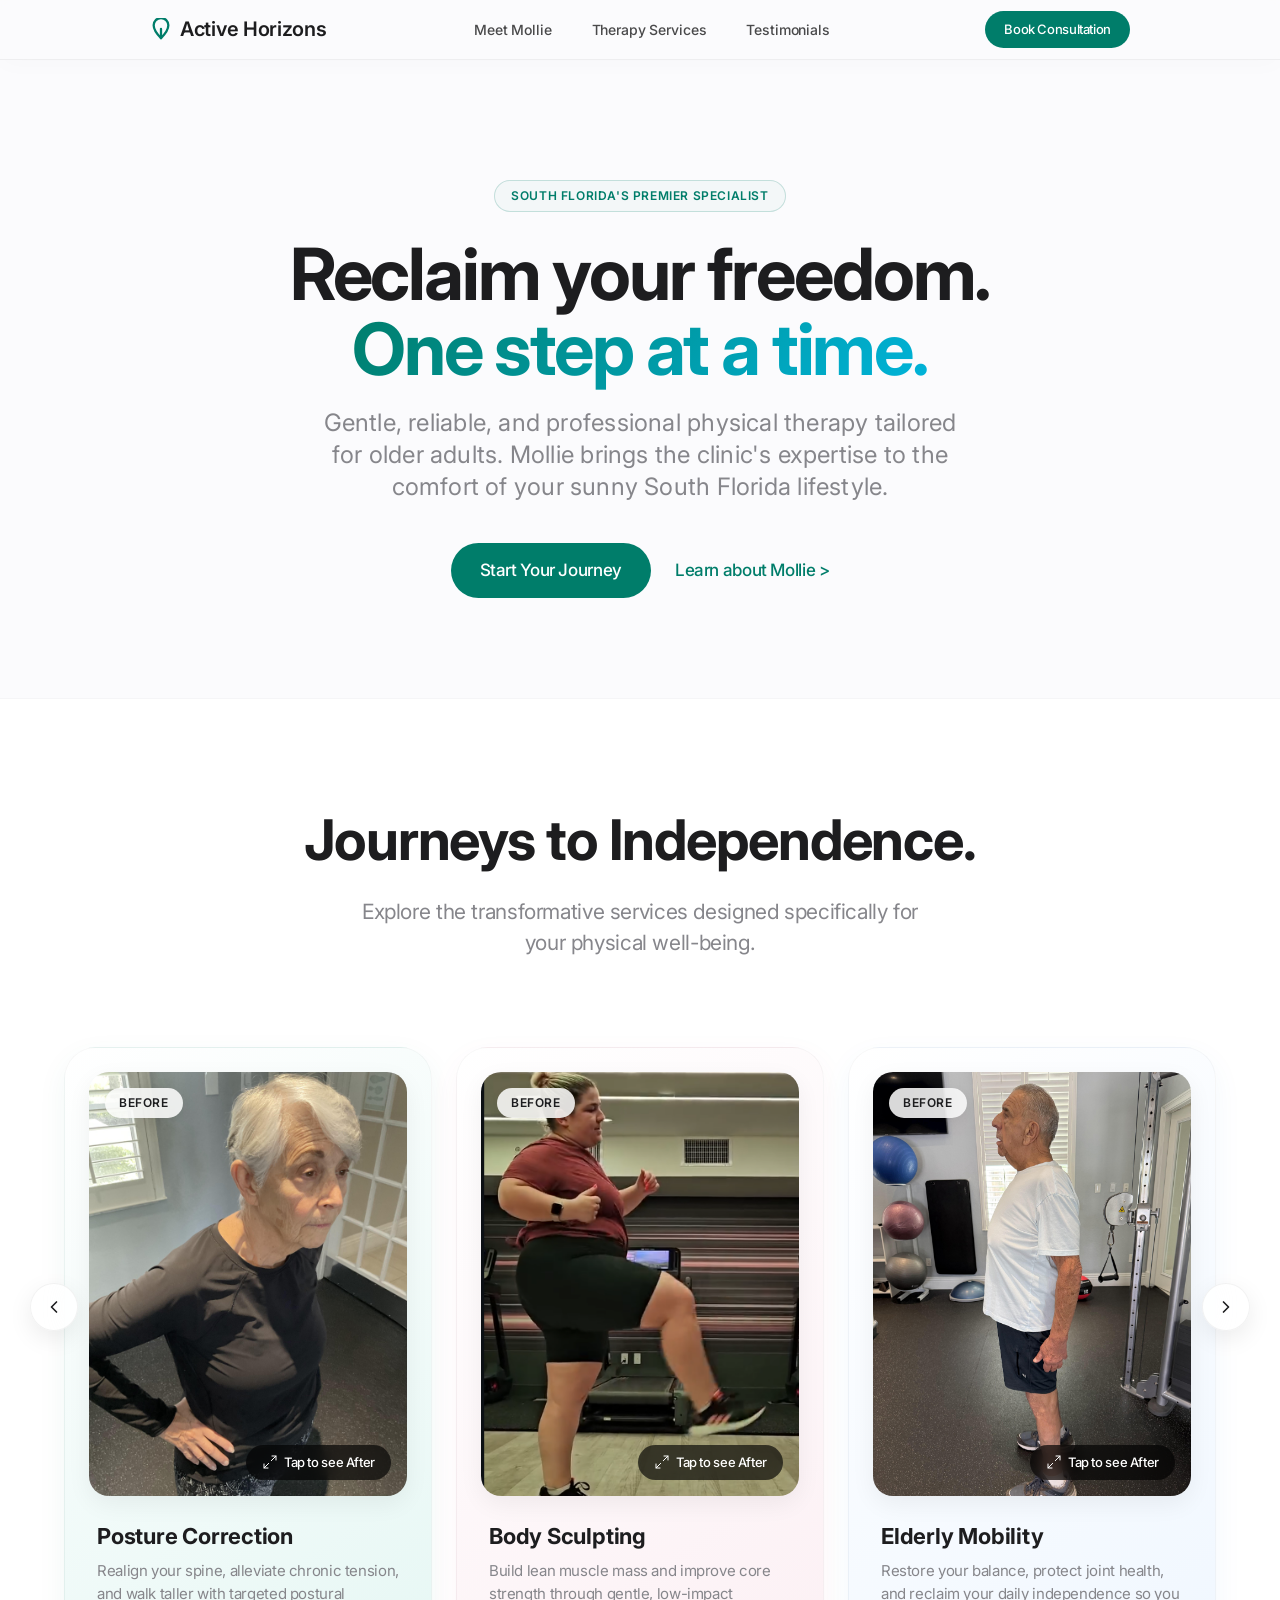
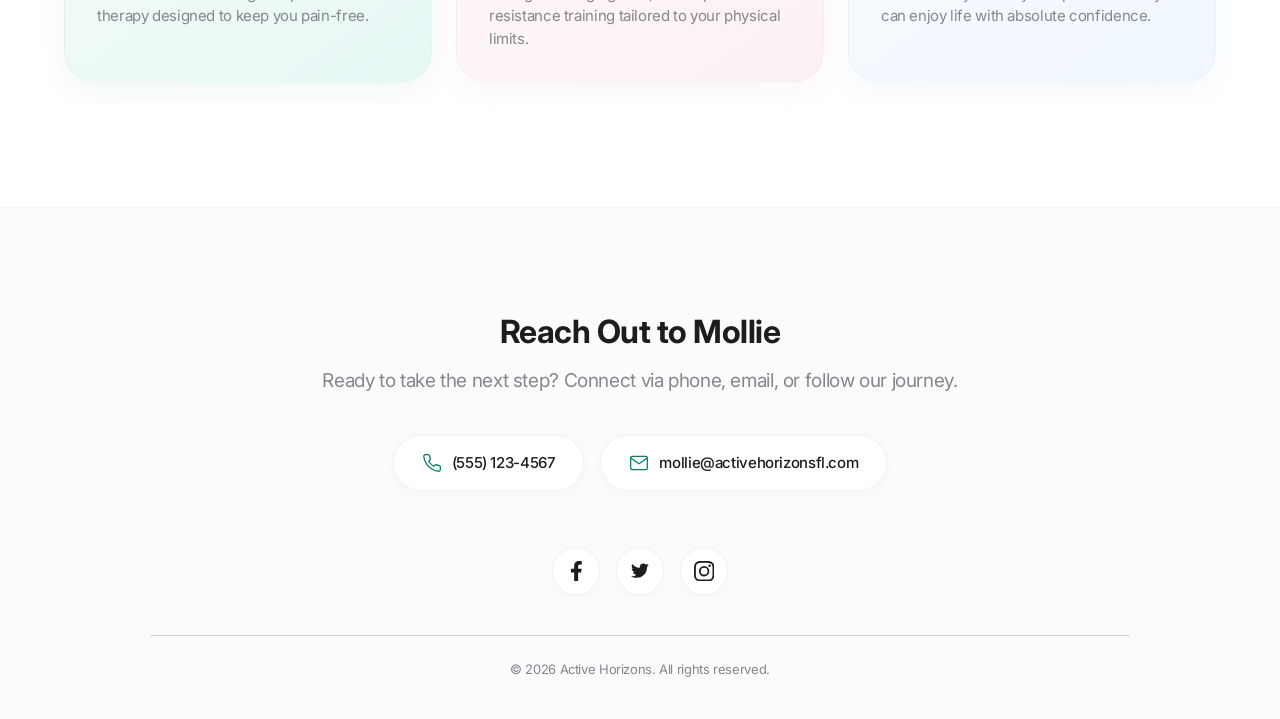
==== commit f7ba5521: "version 4" ====
--- a/index.html
+++ b/index.html
@@ -52,7 +52,7 @@
             background: var(--nav-bg); backdrop-filter: var(--glass-blur); -webkit-backdrop-filter: var(--glass-blur);
             border-bottom: 1px solid var(--nav-border);
             box-shadow: 0 4px 24px rgba(0,0,0,0.02);
-            z-index: 1000; height: 60px; /* Slightly taller for breathing room */
+            z-index: 1000; height: 60px;
             display: flex; align-items: center; transition: all 0.3s ease;
         }
         .glass-nav {
@@ -70,11 +70,11 @@
         .nav-links a { 
             font-size: 14px; font-weight: 500; color: var(--text-primary); 
             opacity: 0.8; transition: all 0.25s ease; letter-spacing: -0.01em;
-            padding: 8px 16px; border-radius: 980px; /* Apple pill hover */
+            padding: 8px 16px; border-radius: 980px; 
         }
         .nav-links a:hover { 
             opacity: 1; 
-            background-color: rgba(0, 0, 0, 0.05); /* Soft grey pill on hover */
+            background-color: rgba(0, 0, 0, 0.05); 
         }
 
         /* Buttons & Mobile Menu */
@@ -126,27 +126,63 @@
         .carousel-track { display: flex; gap: 24px; overflow-x: auto; scroll-snap-type: x mandatory; scroll-behavior: smooth; padding: 24px; scrollbar-width: none; }
         .carousel-track::-webkit-scrollbar { display: none; }
 
+        /* CREATIVE CARDS WITH TINTED GRADIENTS AND COLORED SHADOWS */
         .success-card {
-            flex: 0 0 calc(100% - 24px); scroll-snap-align: center; background: #fbfbfd; border-radius: 28px; padding: 24px;
-            box-shadow: 0 4px 20px rgba(0,0,0,0.03); border: 1px solid rgba(0,0,0,0.03); transition: transform 0.4s ease, box-shadow 0.4s ease;
-        }
+            flex: 0 0 calc(100% - 24px); scroll-snap-align: center; 
+            border-radius: 32px; padding: 24px;
+            transition: transform 0.4s cubic-bezier(0.25, 0.8, 0.25, 1), box-shadow 0.4s ease, border-color 0.4s ease;
+            position: relative;
+            border: 1px solid rgba(0,0,0,0.03);
+        }
+
+        /* Card 1: Posture (Soft Teal) */
+        .card-posture {
+            background: linear-gradient(145deg, #ffffff 0%, #e6f7f4 100%);
+            box-shadow: 0 10px 30px rgba(0, 125, 106, 0.06);
+        }
+        .card-posture:hover {
+            border-color: rgba(0, 125, 106, 0.15);
+            box-shadow: 0 20px 40px rgba(0, 125, 106, 0.12);
+        }
+
+        /* Card 2: Sculpting (Soft Rose) */
+        .card-sculpting {
+            background: linear-gradient(145deg, #ffffff 0%, #fcf0f4 100%);
+            box-shadow: 0 10px 30px rgba(200, 80, 120, 0.05);
+        }
+        .card-sculpting:hover {
+            border-color: rgba(200, 80, 120, 0.15);
+            box-shadow: 0 20px 40px rgba(200, 80, 120, 0.12);
+        }
+
+        /* Card 3: Mobility (Soft Blue) */
+        .card-mobility {
+            background: linear-gradient(145deg, #ffffff 0%, #f0f7ff 100%);
+            box-shadow: 0 10px 30px rgba(40, 110, 200, 0.05);
+        }
+        .card-mobility:hover {
+            border-color: rgba(40, 110, 200, 0.15);
+            box-shadow: 0 20px 40px rgba(40, 110, 200, 0.12);
+        }
+
         @media (min-width: 768px) {
-            .success-card { flex: 0 0 calc(50% - 12px); }
-            .success-card:hover { transform: translateY(-6px) scale(1.01); box-shadow: 0 20px 40px rgba(0,0,0,0.06); }
-        }
-
+            .success-card { flex: 0 0 calc(33.333% - 16px); } /* Show 3 across on large screens */
+            .success-card:hover { transform: translateY(-8px) scale(1.02); }
+        }
+
+        /* Carousel Navigation Buttons */
         .carousel-btn {
             background: rgba(255,255,255,0.9); backdrop-filter: blur(12px); -webkit-backdrop-filter: blur(12px); color: var(--text-primary);
             border: 1px solid rgba(0,0,0,0.05); border-radius: 50%; width: 48px; height: 48px; display: flex; align-items: center; justify-content: center;
             cursor: pointer; position: absolute; top: 38%; z-index: 10; box-shadow: 0 8px 24px rgba(0,0,0,0.08); transition: all 0.3s ease;
         }
         .carousel-btn:hover { background: #fff; transform: scale(1.08); box-shadow: 0 12px 32px rgba(0,0,0,0.12); }
-        .prev-btn { left: 10px; } .next-btn { right: 10px; }
-
-        /* =========================================
-           IMAGE TRANSITION
-           ========================================= */
-        .image-transition-box { position: relative; width: 100%; aspect-ratio: 3 / 4; border-radius: 18px; overflow: hidden; cursor: pointer; }
+        .prev-btn { left: -10px; } .next-btn { right: -10px; }
+
+        /* =========================================
+           IMAGE TRANSITION & SERVICE INFO
+           ========================================= */
+        .image-transition-box { position: relative; width: 100%; aspect-ratio: 3 / 4; border-radius: 20px; overflow: hidden; cursor: pointer; box-shadow: 0 8px 24px rgba(0,0,0,0.06);}
         .image-transition-box img { position: absolute; top: 0; left: 0; width: 100%; height: 100%; object-fit: cover; transition: opacity 0.8s cubic-bezier(0.25, 1, 0.5, 1), transform 0.8s cubic-bezier(0.25, 1, 0.5, 1); }
         .img-before { z-index: 1; opacity: 1; transform: scale(1); }
         .img-after { z-index: 2; opacity: 0; transform: scale(1.03); }
@@ -167,7 +203,24 @@
         .image-transition-box.show-after .badge-before { opacity: 0; }
         .image-transition-box.show-after .badge-after { opacity: 1; }
 
-        .client-quote { font-size: 19px; line-height: 1.5; color: var(--text-primary); font-style: normal; margin-top: 20px; font-weight: 500; letter-spacing: -0.01em;}
+        /* Typography for Service Blocks */
+        .service-info {
+            padding: 24px 8px 8px;
+            text-align: left;
+        }
+        .service-title {
+            font-size: 22px;
+            font-weight: 700;
+            color: var(--text-primary);
+            margin-bottom: 8px;
+            letter-spacing: -0.01em;
+        }
+        .service-desc {
+            font-size: 15px;
+            line-height: 1.5;
+            color: var(--text-secondary);
+            font-weight: 400;
+        }
 
         /* =========================================
            FOOTER
@@ -282,7 +335,7 @@
                 <div class="section-header">
                     <h2 class="animate-slide-up delay-1">Journeys to Independence.</h2>
                     <p class="section-subtext animate-slide-up delay-2">
-                        See how consistent, personalized therapy helps our clients reclaim their daily lives.
+                        Explore the transformative services designed specifically for your physical well-being.
                     </p>
                 </div>
             </div>
@@ -293,10 +346,12 @@
                 </button>
 
                 <div class="carousel-track">
-                    <div class="success-card">
+                    
+                    <!-- Service Card 1: Posture Correction -->
+                    <div class="success-card card-posture">
                         <div class="image-transition-box" tabindex="0" aria-label="Interactive before and after photos">
-                            <img src="images/before/robert.jpg" alt="Client before therapy" class="img-before">
-                            <img src="images/after/robertn_2.jpg" alt="Client after therapy" class="img-after">
+                            <img src="images\posture_correction\judy_3.jpg" alt="Client before therapy" class="img-before">
+                            <img src="images\posture_correction\judyn_2.jpg" alt="Client after therapy" class="img-after">
                             <div class="status-badge badge-before">Before</div>
                             <div class="status-badge badge-after">After Progress</div>
                             <div class="interaction-hint">
@@ -304,13 +359,17 @@
                                 <span class="hint-text">Tap to see After</span>
                             </div>
                         </div>
-                        <blockquote class="client-quote">"Testimonials coming soon"</blockquote>
+                        <div class="service-info">
+                            <h3 class="service-title">Posture Correction</h3>
+                            <p class="service-desc">Realign your spine, alleviate chronic tension, and walk taller with targeted postural therapy designed to keep you pain-free.</p>
+                        </div>
                     </div>
 
-                    <div class="success-card">
+                    <!-- Service Card 2: Body Sculpting -->
+                    <div class="success-card card-sculpting">
                         <div class="image-transition-box" tabindex="0" aria-label="Interactive before and after photos">
-                            <img src="images/before/judy_3.jpg" alt="Client before therapy" class="img-before">
-                            <img src="images/after/judyn_2.jpg" alt="Client after therapy" class="img-after">
+                            <img src="images\body sculpting\jess.png" alt="Client before therapy" class="img-before">
+                            <img src="images\body sculpting\jess_n.png" alt="Client after therapy" class="img-after">
                             <div class="status-badge badge-before">Before</div>
                             <div class="status-badge badge-after">After Progress</div>
                             <div class="interaction-hint">
@@ -318,13 +377,17 @@
                                 <span class="hint-text">Tap to see After</span>
                             </div>
                         </div>
-                        <blockquote class="client-quote">"Testimonials coming soon"</blockquote>
+                        <div class="service-info">
+                            <h3 class="service-title">Body Sculpting</h3>
+                            <p class="service-desc">Build lean muscle mass and improve core strength through gentle, low-impact resistance training tailored to your physical limits.</p>
+                        </div>
                     </div>
 
-                    <div class="success-card">
+                    <!-- Service Card 3: Elderly Mobility -->
+                    <div class="success-card card-mobility">
                         <div class="image-transition-box" tabindex="0" aria-label="Interactive before and after photos">
-                            <img src="https://via.placeholder.com/600x800/e8e6df/2c4a41?text=Before+3" alt="Client before therapy" class="img-before">
-                            <img src="https://via.placeholder.com/600x800/007d6a/ffffff?text=After+3" alt="Client after therapy" class="img-after">
+                            <img src="images\elder_mobility\robert.jpg" alt="Client before therapy" class="img-before">
+                            <img src="images\elder_mobility\robertn_2.jpg" alt="Client after therapy" class="img-after">
                             <div class="status-badge badge-before">Before</div>
                             <div class="status-badge badge-after">After Progress</div>
                             <div class="interaction-hint">
@@ -332,8 +395,12 @@
                                 <span class="hint-text">Tap to see After</span>
                             </div>
                         </div>
-                        <blockquote class="client-quote">"Testimonials coming soon"</blockquote>
+                        <div class="service-info">
+                            <h3 class="service-title">Elderly Mobility</h3>
+                            <p class="service-desc">Restore your balance, protect joint health, and reclaim your daily independence so you can enjoy life with absolute confidence.</p>
+                        </div>
                     </div>
+                    
                 </div>
 
                 <button class="carousel-btn next-btn" aria-label="Next Story">
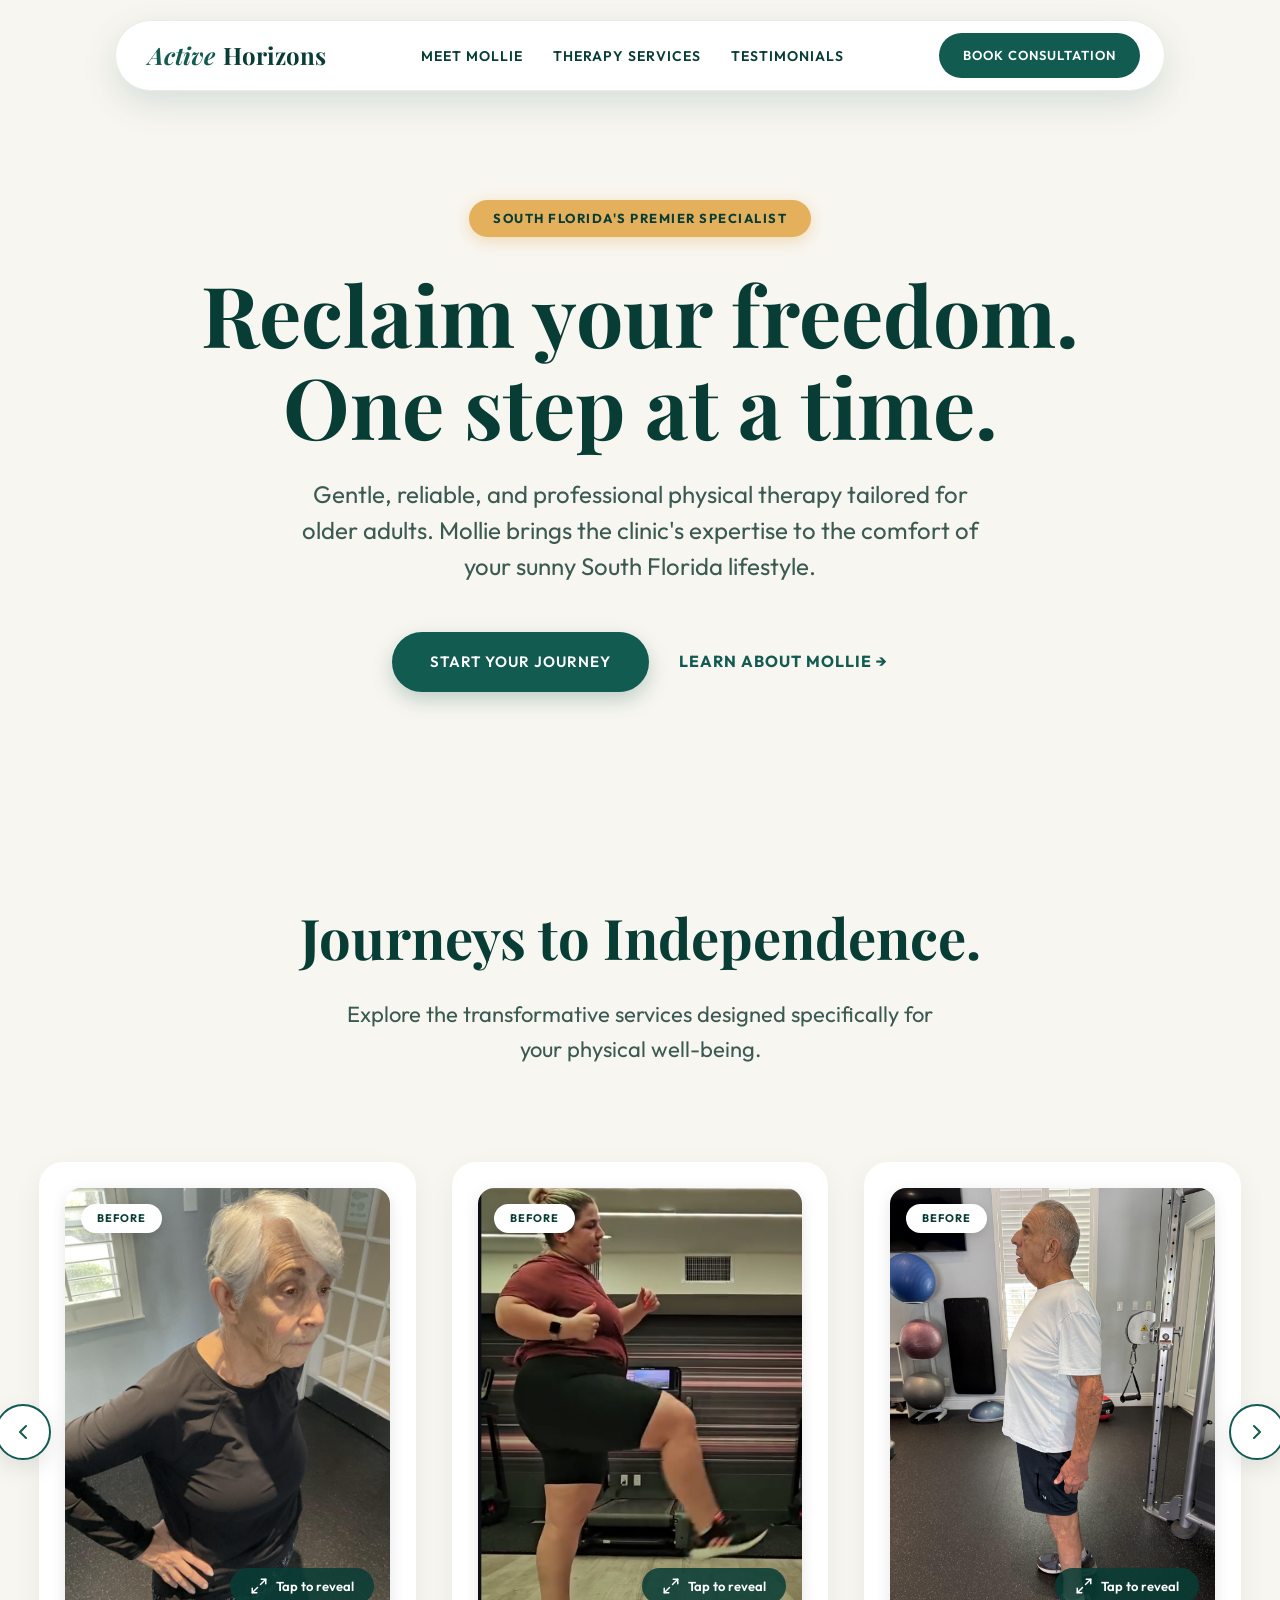
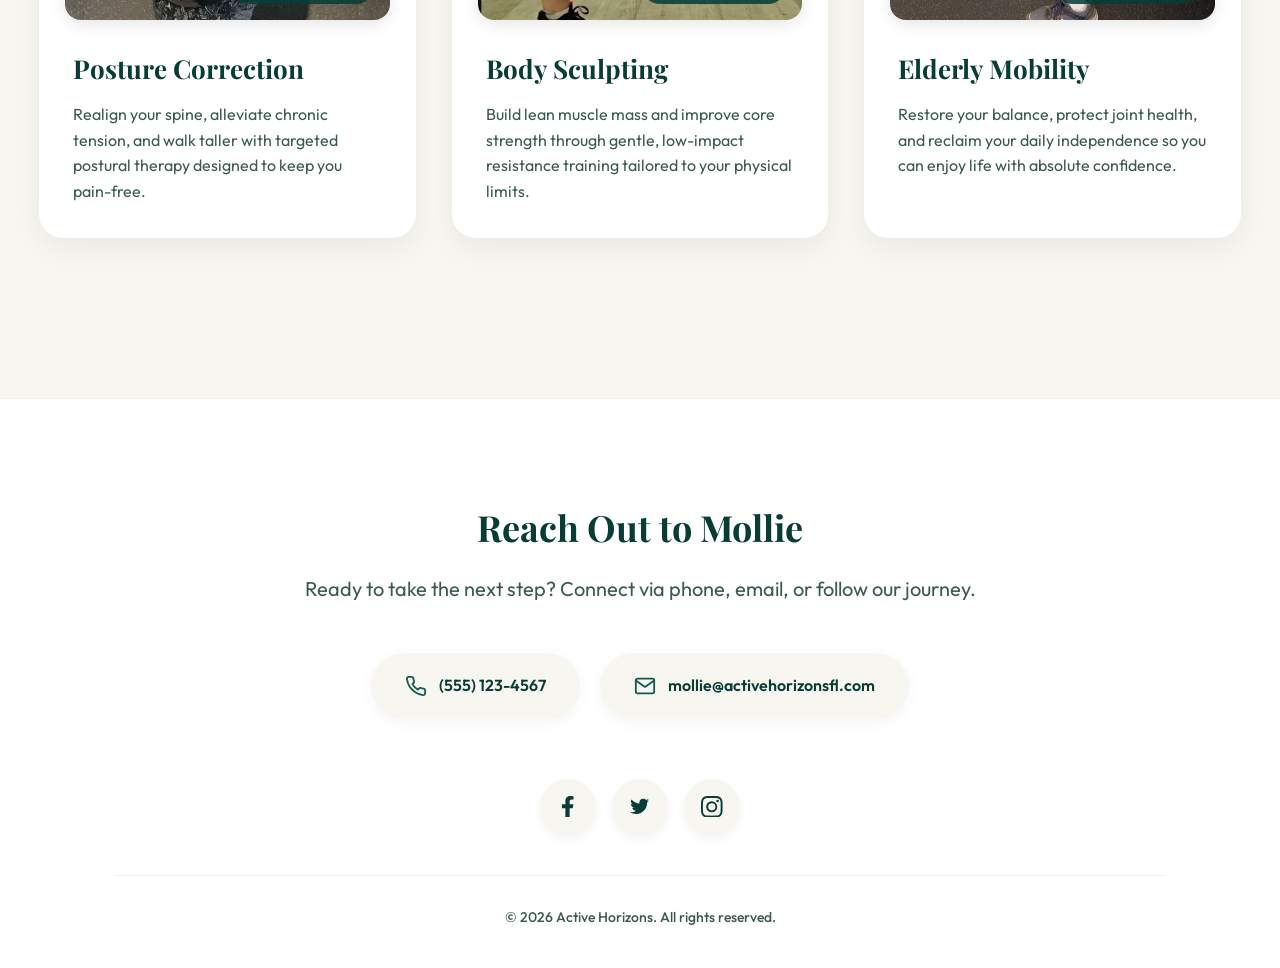
==== commit de80624f: "version 4" ====
--- a/index.html
+++ b/index.html
@@ -5,25 +5,25 @@
     <meta name="viewport" content="width=device-width, initial-scale=1.0, minimum-scale=1.0">
     <title>Active Horizons | Mobility & Rehab with Mollie</title>
     
+    <!-- NEW FONTS: Playfair Display (Elegant Serif) & Outfit (Crisp Sans-Serif) -->
     <link rel="preconnect" href="https://fonts.googleapis.com">
     <link rel="preconnect" href="https://fonts.gstatic.com" crossorigin>
-    <link href="https://fonts.googleapis.com/css2?family=Inter:wght@400;500;600;700&display=swap" rel="stylesheet">
+    <link href="https://fonts.googleapis.com/css2?family=Outfit:wght@400;500;600;700&family=Playfair+Display:ital,wght@0,600;0,700;1,600&display=swap" rel="stylesheet">
     
     <style>
         /* =========================================
-           APPLE-INSPIRED THEME VARIABLES
+           TROPICAL HIGH-CONTRAST VARIABLES
            ========================================= */
         :root {
-            --bg-color: #fbfbfd;
-            --surface-color: #ffffff;
-            --text-primary: #1d1d1f;
-            --text-secondary: #86868b;
-            --brand-color: #007d6a;
-            --brand-hover: #006050;
-            --nav-bg: rgba(251, 251, 253, 0.75);
-            --nav-border: rgba(0, 0, 0, 0.05);
-            --glass-blur: saturate(180%) blur(24px);
-            --font-main: -apple-system, BlinkMacSystemFont, "Inter", "Segoe UI", Roboto, Helvetica, Arial, sans-serif;
+            --bg-color: #f8f6f0;       /* Warm Sand */
+            --surface-color: #ffffff;  /* Pure White */
+            --deep-palm: #083d35;      /* Darkest Green for Text */
+            --ocean-teal: #125b50;     /* Vibrant Brand Green */
+            --ocean-hover: #0d453c;
+            --sun-accent: #e5b05c;     /* Tropical Gold/Yellow for pops of color */
+            
+            --font-display: 'Playfair Display', serif;
+            --font-body: 'Outfit', sans-serif;
         }
 
         /* =========================================
@@ -32,221 +32,195 @@
         * { margin: 0; padding: 0; box-sizing: border-box; }
         body {
             background-color: var(--bg-color);
-            color: var(--text-primary);
-            font-family: var(--font-main);
-            font-size: 17px; line-height: 1.47059; font-weight: 400; letter-spacing: -0.022em;
+            color: var(--deep-palm);
+            font-family: var(--font-body);
+            font-size: 18px; line-height: 1.6; font-weight: 400;
             -webkit-font-smoothing: antialiased; -moz-osx-font-smoothing: grayscale;
             overflow-x: hidden;
-        }
+            position: relative;
+        }
+        
         a { text-decoration: none; color: inherit; }
         a:focus-visible, button:focus-visible, .image-transition-box:focus-visible {
-            outline: 3px solid rgba(0, 125, 106, 0.5); outline-offset: 2px;
-        }
-        .container { width: 87.5%; max-width: 980px; margin: 0 auto; }
-
-        /* =========================================
-           PREMIUM GLASS NAVIGATION
-           ========================================= */
-        .glass-nav-container {
-            position: fixed; top: 0; left: 0; width: 100%;
-            background: var(--nav-bg); backdrop-filter: var(--glass-blur); -webkit-backdrop-filter: var(--glass-blur);
-            border-bottom: 1px solid var(--nav-border);
-            box-shadow: 0 4px 24px rgba(0,0,0,0.02);
-            z-index: 1000; height: 60px;
-            display: flex; align-items: center; transition: all 0.3s ease;
-        }
-        .glass-nav {
-            width: 100%; max-width: 1024px; margin: 0 auto; padding: 0 22px;
+            outline: 3px solid var(--sun-accent); outline-offset: 4px;
+        }
+        .container { width: 87.5%; max-width: 1050px; margin: 0 auto; }
+
+        /* =========================================
+           HIGH-POP NAVIGATION BAR
+           ========================================= */
+        .nav-container {
+            position: fixed; top: 20px; left: 0; width: 100%;
+            display: flex; justify-content: center; z-index: 1000; padding: 0 20px;
+        }
+        .nav-pill {
+            width: 100%; max-width: 1050px;
+            background: var(--surface-color);
+            /* Strong shadow to make it pop off the page */
+            box-shadow: 0 12px 35px rgba(18, 91, 80, 0.15);
+            border-radius: 980px;
+            padding: 12px 24px 12px 32px;
             display: flex; justify-content: space-between; align-items: center;
-        }
+            border: 1px solid rgba(18, 91, 80, 0.1);
+        }
+        
         .logo { 
-            font-size: 20px; font-weight: 600; letter-spacing: -0.015em; 
-            color: var(--text-primary); display: flex; align-items: center; gap: 8px;
-            transition: opacity 0.3s ease;
-        }
-        .logo:hover { opacity: 0.7; }
-        
-        .nav-links { list-style: none; display: flex; gap: 8px; align-items: center; }
+            font-family: var(--font-display); font-size: 24px; font-weight: 700; 
+            color: var(--deep-palm); display: flex; align-items: center; gap: 8px;
+        }
+        /* Making the first word pop with the sun accent color */
+        .logo span { color: var(--ocean-teal); font-style: italic; }
+        
+        .nav-links { list-style: none; display: flex; gap: 30px; align-items: center; }
         .nav-links a { 
-            font-size: 14px; font-weight: 500; color: var(--text-primary); 
-            opacity: 0.8; transition: all 0.25s ease; letter-spacing: -0.01em;
-            padding: 8px 16px; border-radius: 980px; 
-        }
-        .nav-links a:hover { 
-            opacity: 1; 
-            background-color: rgba(0, 0, 0, 0.05); 
-        }
+            font-family: var(--font-body); font-size: 14px; font-weight: 600; 
+            color: var(--deep-palm); text-transform: uppercase; letter-spacing: 1px;
+            position: relative; padding: 5px 0; transition: color 0.3s ease;
+        }
+        
+        /* Gold underline hover effect for links */
+        .nav-links a::after {
+            content: ''; position: absolute; width: 0; height: 3px;
+            bottom: -2px; left: 0; background-color: var(--sun-accent);
+            transition: width 0.3s ease; border-radius: 2px;
+        }
+        .nav-links a:hover { color: var(--ocean-teal); }
+        .nav-links a:hover::after { width: 100%; }
 
         /* Buttons & Mobile Menu */
         .mobile-only { display: none; }
         .mobile-toggle-checkbox { display: none; }
-        .mobile-toggle-label { display: none; flex-direction: column; cursor: pointer; gap: 5px; padding: 10px 0; z-index: 1001; }
-        .mobile-toggle-label span { display: block; width: 20px; height: 1.5px; background-color: var(--text-primary); transition: 0.3s ease; }
-        
-        .btn-primary, .btn-primary-small, .btn-secondary {
-            display: inline-block; background-color: var(--brand-color); color: #fff !important;
-            border-radius: 980px; font-weight: 500; text-align: center; transition: all 0.3s cubic-bezier(0.25, 0.8, 0.25, 1); border: 1px solid transparent;
-        }
-        .btn-primary { padding: 14px 28px; font-size: 17px; }
-        .btn-primary-small { padding: 8px 18px; font-size: 13px; margin-left: 8px; }
-        .btn-secondary { background-color: rgba(0, 125, 106, 0.1); color: var(--brand-color) !important; padding: 14px 28px; font-size: 17px; }
-        
-        .btn-primary:hover, .btn-primary-small:hover { background-color: var(--brand-hover); transform: scale(1.02); }
-        .btn-secondary:hover { background-color: rgba(0, 125, 106, 0.2); }
-        
-        .btn-text { color: var(--brand-color); font-size: 17px; font-weight: 500; transition: color 0.3s ease; }
-        .btn-text:hover { color: var(--brand-hover); text-decoration: underline; }
+        .mobile-toggle-label { display: none; flex-direction: column; cursor: pointer; gap: 6px; padding: 10px 0; z-index: 1001; }
+        .mobile-toggle-label span { display: block; width: 24px; height: 2px; background-color: var(--deep-palm); transition: 0.3s ease; }
+        
+        .btn-primary {
+            display: inline-block; background-color: var(--ocean-teal); color: var(--surface-color) !important;
+            border-radius: 980px; font-weight: 600; text-align: center; text-transform: uppercase; letter-spacing: 1px;
+            transition: all 0.3s cubic-bezier(0.25, 0.8, 0.25, 1); border: 2px solid var(--ocean-teal);
+            padding: 16px 36px; font-size: 15px; box-shadow: 0 8px 20px rgba(18, 91, 80, 0.25);
+        }
+        .btn-primary-small {
+            display: inline-block; background-color: var(--ocean-teal); color: var(--surface-color) !important;
+            border-radius: 980px; font-weight: 600; text-align: center; text-transform: uppercase; letter-spacing: 1px;
+            padding: 12px 24px; font-size: 13px; transition: all 0.3s ease;
+        }
+        
+        .btn-primary:hover, .btn-primary-small:hover { 
+            background-color: var(--deep-palm); border-color: var(--deep-palm); 
+            transform: translateY(-2px); box-shadow: 0 12px 25px rgba(8, 61, 53, 0.3);
+        }
+        
+        .btn-text { color: var(--ocean-teal); font-size: 16px; font-weight: 700; text-transform: uppercase; letter-spacing: 1px; transition: color 0.3s ease; }
+        .btn-text:hover { color: var(--sun-accent); }
 
         /* =========================================
            HERO SECTION
            ========================================= */
-        .hero { padding: 180px 0 100px; text-align: center; display: flex; flex-direction: column; align-items: center; position: relative;}
+        .hero { padding: 200px 0 100px; text-align: center; display: flex; flex-direction: column; align-items: center; position: relative;}
+        
         .pill-badge {
-            display: inline-block; color: var(--brand-color); font-size: 12px; font-weight: 600; text-transform: uppercase;
-            letter-spacing: 0.05em; padding: 6px 16px; border-radius: 980px; margin-bottom: 24px; border: 1px solid rgba(0, 125, 106, 0.2);
-            background: rgba(0, 125, 106, 0.03);
-        }
-        .hero h1 { font-size: clamp(48px, 7vw, 72px); line-height: 1.05; font-weight: 700; letter-spacing: -0.03em; margin-bottom: 20px; }
-        .text-accent { 
-            background: linear-gradient(135deg, var(--brand-color) 0%, #00b4db 100%);
-            -webkit-background-clip: text; -webkit-text-fill-color: transparent; 
-        }
-        .hero-subtext { font-size: clamp(19px, 3vw, 24px); line-height: 1.33337; font-weight: 400; letter-spacing: 0.009em; color: var(--text-secondary); max-width: 650px; margin: 0 auto 40px; }
-        .hero-actions { display: flex; gap: 24px; align-items: center; justify-content: center; flex-wrap: wrap; }
-
-        /* =========================================
-           SUCCESS STORIES (CAROUSEL)
-           ========================================= */
-        .success-section { padding: 100px 0; background-color: var(--surface-color); border-top: 1px solid #f5f5f7; border-bottom: 1px solid #f5f5f7; }
-        .section-header { text-align: center; margin-bottom: 64px; }
-        .section-header h2 { font-size: clamp(36px, 5vw, 56px); font-weight: 700; letter-spacing: -0.02em; margin-bottom: 16px; }
-        .section-subtext { font-size: 21px; color: var(--text-secondary); max-width: 600px; margin: 0 auto; }
-
-        .carousel-wrapper { position: relative; display: flex; align-items: center; max-width: 1200px; margin: 0 auto; }
-        .carousel-track { display: flex; gap: 24px; overflow-x: auto; scroll-snap-type: x mandatory; scroll-behavior: smooth; padding: 24px; scrollbar-width: none; }
+            display: inline-block; color: var(--deep-palm); font-size: 13px; font-weight: 700; text-transform: uppercase;
+            letter-spacing: 1.5px; padding: 8px 24px; border-radius: 980px; margin-bottom: 30px; 
+            background: var(--sun-accent); box-shadow: 0 4px 15px rgba(229, 176, 92, 0.4);
+        }
+        
+        .hero h1 { font-family: var(--font-display); font-size: clamp(52px, 8vw, 84px); line-height: 1.1; font-weight: 700; margin-bottom: 24px; color: var(--deep-palm); }
+        .hero-subtext { font-size: clamp(20px, 3vw, 24px); line-height: 1.5; color: #3a5a52; max-width: 700px; margin: 0 auto 48px; }
+        .hero-actions { display: flex; gap: 30px; align-items: center; justify-content: center; flex-wrap: wrap; }
+
+        /* =========================================
+           SUCCESS STORIES (CAROUSEL & SERVICES)
+           ========================================= */
+        .success-section { padding: 100px 0; position: relative; z-index: 5;}
+        .section-header { text-align: center; margin-bottom: 70px; }
+        .section-header h2 { font-family: var(--font-display); font-size: clamp(40px, 6vw, 56px); font-weight: 700; margin-bottom: 16px; color: var(--deep-palm); }
+        .section-subtext { font-size: 22px; color: #3a5a52; max-width: 600px; margin: 0 auto; }
+
+        .carousel-wrapper { position: relative; display: flex; align-items: center; max-width: 1250px; margin: 0 auto; }
+        .carousel-track { display: flex; gap: 36px; overflow-x: auto; scroll-snap-type: x mandatory; scroll-behavior: smooth; padding: 24px 24px 60px; scrollbar-width: none; }
         .carousel-track::-webkit-scrollbar { display: none; }
 
-        /* CREATIVE CARDS WITH TINTED GRADIENTS AND COLORED SHADOWS */
+        /* Crisp, High-Contrast Service Cards */
         .success-card {
             flex: 0 0 calc(100% - 24px); scroll-snap-align: center; 
-            border-radius: 32px; padding: 24px;
-            transition: transform 0.4s cubic-bezier(0.25, 0.8, 0.25, 1), box-shadow 0.4s ease, border-color 0.4s ease;
-            position: relative;
-            border: 1px solid rgba(0,0,0,0.03);
-        }
-
-        /* Card 1: Posture (Soft Teal) */
-        .card-posture {
-            background: linear-gradient(145deg, #ffffff 0%, #e6f7f4 100%);
-            box-shadow: 0 10px 30px rgba(0, 125, 106, 0.06);
-        }
-        .card-posture:hover {
-            border-color: rgba(0, 125, 106, 0.15);
-            box-shadow: 0 20px 40px rgba(0, 125, 106, 0.12);
-        }
-
-        /* Card 2: Sculpting (Soft Rose) */
-        .card-sculpting {
-            background: linear-gradient(145deg, #ffffff 0%, #fcf0f4 100%);
-            box-shadow: 0 10px 30px rgba(200, 80, 120, 0.05);
-        }
-        .card-sculpting:hover {
-            border-color: rgba(200, 80, 120, 0.15);
-            box-shadow: 0 20px 40px rgba(200, 80, 120, 0.12);
-        }
-
-        /* Card 3: Mobility (Soft Blue) */
-        .card-mobility {
-            background: linear-gradient(145deg, #ffffff 0%, #f0f7ff 100%);
-            box-shadow: 0 10px 30px rgba(40, 110, 200, 0.05);
-        }
-        .card-mobility:hover {
-            border-color: rgba(40, 110, 200, 0.15);
-            box-shadow: 0 20px 40px rgba(40, 110, 200, 0.12);
+            background: var(--surface-color); border-radius: 24px; padding: 24px;
+            box-shadow: 0 10px 30px rgba(0,0,0,0.06); border: 2px solid transparent;
+            transition: all 0.4s cubic-bezier(0.25, 0.8, 0.25, 1);
+            display: flex; flex-direction: column; gap: 24px;
+        }
+
+        .success-card:hover {
+            border-color: var(--ocean-teal);
+            transform: translateY(-8px);
+            box-shadow: 0 20px 40px rgba(18, 91, 80, 0.15);
         }
 
         @media (min-width: 768px) {
-            .success-card { flex: 0 0 calc(33.333% - 16px); } /* Show 3 across on large screens */
-            .success-card:hover { transform: translateY(-8px) scale(1.02); }
-        }
-
-        /* Carousel Navigation Buttons */
+            .success-card { flex: 0 0 calc(33.333% - 24px); } /* Show 3 across on large screens */
+        }
+
         .carousel-btn {
-            background: rgba(255,255,255,0.9); backdrop-filter: blur(12px); -webkit-backdrop-filter: blur(12px); color: var(--text-primary);
-            border: 1px solid rgba(0,0,0,0.05); border-radius: 50%; width: 48px; height: 48px; display: flex; align-items: center; justify-content: center;
-            cursor: pointer; position: absolute; top: 38%; z-index: 10; box-shadow: 0 8px 24px rgba(0,0,0,0.08); transition: all 0.3s ease;
-        }
-        .carousel-btn:hover { background: #fff; transform: scale(1.08); box-shadow: 0 12px 32px rgba(0,0,0,0.12); }
-        .prev-btn { left: -10px; } .next-btn { right: -10px; }
-
-        /* =========================================
-           IMAGE TRANSITION & SERVICE INFO
-           ========================================= */
-        .image-transition-box { position: relative; width: 100%; aspect-ratio: 3 / 4; border-radius: 20px; overflow: hidden; cursor: pointer; box-shadow: 0 8px 24px rgba(0,0,0,0.06);}
-        .image-transition-box img { position: absolute; top: 0; left: 0; width: 100%; height: 100%; object-fit: cover; transition: opacity 0.8s cubic-bezier(0.25, 1, 0.5, 1), transform 0.8s cubic-bezier(0.25, 1, 0.5, 1); }
+            background: var(--surface-color); color: var(--ocean-teal);
+            border: 2px solid var(--ocean-teal); border-radius: 50%; width: 56px; height: 56px; display: flex; align-items: center; justify-content: center;
+            cursor: pointer; position: absolute; top: 35%; z-index: 10; box-shadow: 0 8px 24px rgba(0,0,0,0.1); transition: all 0.3s ease;
+        }
+        .carousel-btn:hover { background: var(--ocean-teal); color: var(--surface-color); transform: scale(1.1); }
+        .prev-btn { left: -20px; } .next-btn { right: -20px; }
+
+        /* =========================================
+           IMAGE TRANSITION
+           ========================================= */
+        .image-transition-box { position: relative; width: 100%; aspect-ratio: 3 / 4; border-radius: 16px; overflow: hidden; cursor: pointer; box-shadow: 0 4px 15px rgba(0,0,0,0.1);}
+        .image-transition-box img { position: absolute; top: 0; left: 0; width: 100%; height: 100%; object-fit: cover; transition: opacity 0.6s cubic-bezier(0.25, 1, 0.5, 1), transform 0.6s cubic-bezier(0.25, 1, 0.5, 1); }
         .img-before { z-index: 1; opacity: 1; transform: scale(1); }
-        .img-after { z-index: 2; opacity: 0; transform: scale(1.03); }
+        .img-after { z-index: 2; opacity: 0; transform: scale(1.05); }
         .image-transition-box.show-after .img-after { opacity: 1; transform: scale(1); }
-        .image-transition-box.show-after .img-before { opacity: 0; transform: scale(0.97); }
+        .image-transition-box.show-after .img-before { opacity: 0; transform: scale(0.95); }
 
         .status-badge {
-            position: absolute; top: 16px; left: 16px; padding: 6px 14px; border-radius: 980px; font-weight: 600; font-size: 12px; text-transform: uppercase;
-            letter-spacing: 0.05em; transition: opacity 0.4s ease; backdrop-filter: var(--glass-blur); -webkit-backdrop-filter: var(--glass-blur);
-        }
-        .badge-before { background: rgba(255,255,255,0.85); color: var(--text-primary); z-index: 3; box-shadow: 0 4px 12px rgba(0,0,0,0.05); }
-        .badge-after { background: var(--brand-color); color: var(--white); z-index: 4; opacity: 0; box-shadow: 0 4px 12px rgba(0,125,106,0.2); }
+            position: absolute; top: 16px; left: 16px; padding: 6px 16px; border-radius: 980px; font-weight: 700; font-size: 11px; text-transform: uppercase;
+            letter-spacing: 1px; transition: opacity 0.4s ease;
+        }
+        .badge-before { background: var(--surface-color); color: var(--deep-palm); z-index: 3; box-shadow: 0 4px 12px rgba(0,0,0,0.15); }
+        .badge-after { background: var(--ocean-teal); color: var(--surface-color); z-index: 4; opacity: 0; box-shadow: 0 4px 12px rgba(18,91,80,0.3); }
 
         .interaction-hint {
-            position: absolute; bottom: 16px; right: 16px; background: rgba(0,0,0,0.65); color: #fff; padding: 8px 16px; border-radius: 980px;
-            font-size: 13px; font-weight: 500; display: flex; align-items: center; gap: 6px; z-index: 5; backdrop-filter: blur(8px); -webkit-backdrop-filter: blur(8px);
+            position: absolute; bottom: 16px; right: 16px; background: rgba(8, 61, 53, 0.85); color: #fff; padding: 8px 20px; border-radius: 980px;
+            font-size: 13px; font-weight: 600; display: flex; align-items: center; gap: 8px; z-index: 5;
         }
         .image-transition-box.show-after .badge-before { opacity: 0; }
         .image-transition-box.show-after .badge-after { opacity: 1; }
 
         /* Typography for Service Blocks */
-        .service-info {
-            padding: 24px 8px 8px;
-            text-align: left;
-        }
-        .service-title {
-            font-size: 22px;
-            font-weight: 700;
-            color: var(--text-primary);
-            margin-bottom: 8px;
-            letter-spacing: -0.01em;
-        }
-        .service-desc {
-            font-size: 15px;
-            line-height: 1.5;
-            color: var(--text-secondary);
-            font-weight: 400;
-        }
+        .service-info { padding: 4px 8px 8px; text-align: left; }
+        .service-title { font-family: var(--font-display); font-size: 26px; font-weight: 700; color: var(--deep-palm); margin-bottom: 12px; }
+        .service-desc { font-size: 16px; line-height: 1.6; color: #3a5a52; font-weight: 400; }
 
         /* =========================================
            FOOTER
            ========================================= */
-        .site-footer { background-color: var(--bg-color); padding: 100px 20px 40px; text-align: center; }
-        .footer-heading { font-size: 32px; font-weight: 700; margin-bottom: 12px; letter-spacing: -0.015em; }
-        .footer-subtext { font-size: 19px; color: var(--text-secondary); margin-bottom: 40px; }
-        .contact-pills-wrapper { display: flex; flex-wrap: wrap; justify-content: center; gap: 16px; margin-bottom: 56px; }
+        .site-footer { background-color: var(--surface-color); border-top: 1px solid rgba(0,0,0,0.05); padding: 100px 20px 40px; text-align: center; }
+        .footer-heading { font-family: var(--font-display); font-size: 36px; font-weight: 700; margin-bottom: 16px; color: var(--deep-palm);}
+        .footer-subtext { font-size: 20px; color: #3a5a52; margin-bottom: 48px; }
+        .contact-pills-wrapper { display: flex; flex-wrap: wrap; justify-content: center; gap: 20px; margin-bottom: 60px; }
         .contact-pill {
-            display: flex; align-items: center; gap: 10px; background: var(--surface-color); color: var(--text-primary);
-            font-weight: 500; font-size: 15px; padding: 16px 28px; border-radius: 980px; box-shadow: 0 2px 12px rgba(0,0,0,0.03);
-            border: 1px solid rgba(0,0,0,0.05); transition: all 0.3s cubic-bezier(0.25, 0.8, 0.25, 1);
-        }
-        .contact-icon { color: var(--brand-color); transition: color 0.3s ease; }
-        .contact-pill:hover { border-color: rgba(0,0,0,0.1); box-shadow: 0 8px 24px rgba(0,0,0,0.06); transform: translateY(-2px); }
+            display: flex; align-items: center; gap: 12px; background: var(--bg-color); color: var(--deep-palm);
+            font-weight: 600; font-size: 16px; padding: 18px 32px; border-radius: 980px; box-shadow: 0 4px 15px rgba(0,0,0,0.04);
+            border: 2px solid transparent; transition: all 0.3s cubic-bezier(0.25, 0.8, 0.25, 1);
+        }
+        .contact-icon { color: var(--ocean-teal); transition: color 0.3s ease; }
+        .contact-pill:hover { border-color: var(--ocean-teal); color: var(--ocean-teal); transform: translateY(-4px); box-shadow: 0 12px 25px rgba(18, 91, 80, 0.15);}
 
         .wrapper { display: inline-flex; list-style: none; gap: 16px; margin-bottom: 40px; }
         .wrapper .icon {
-            background: var(--surface-color); border-radius: 50%; width: 48px; height: 48px; display: flex; justify-content: center; align-items: center;
-            border: 1px solid rgba(0,0,0,0.05); box-shadow: 0 2px 8px rgba(0,0,0,0.02); cursor: pointer; transition: all 0.3s ease; color: var(--text-primary);
-        }
-        .wrapper .icon:hover { border-color: transparent; color: #fff; transform: translateY(-3px); box-shadow: 0 8px 20px rgba(0,0,0,0.08); }
+            background: var(--bg-color); border-radius: 50%; width: 56px; height: 56px; display: flex; justify-content: center; align-items: center;
+            border: 2px solid transparent; box-shadow: 0 4px 10px rgba(0,0,0,0.05); cursor: pointer; transition: all 0.3s ease; color: var(--deep-palm);
+        }
+        .wrapper .icon:hover { border-color: transparent; color: #fff; transform: translateY(-6px); box-shadow: 0 12px 20px rgba(0,0,0,0.15); }
         .wrapper .facebook:hover { background: #1877f2; }
         .wrapper .twitter:hover { background: #1da1f2; }
         .wrapper .instagram:hover { background: #e4405f; }
-        .footer-bottom { border-top: 1px solid #d2d2d7; padding-top: 24px; font-size: 13px; color: var(--text-secondary); }
+        .footer-bottom { border-top: 1px solid rgba(0,0,0,0.05); padding-top: 30px; font-size: 14px; color: #3a5a52; font-weight: 500;}
 
         /* Animations & Mobile */
         @keyframes fadeInUp { from { opacity: 0; transform: translateY(24px); } to { opacity: 1; transform: translateY(0); } }
@@ -258,21 +232,23 @@
             .mobile-toggle-label { display: flex; }
             .desktop-only { display: none; }
             .mobile-only { display: block; margin-top: 20px; }
+            .nav-pill { padding: 12px 20px; border-radius: 20px;} /* Less pill-like on mobile to fit menu */
             .nav-links {
-                position: absolute; top: 60px; left: 0; width: 100%;
-                background: rgba(255,255,255,0.95); backdrop-filter: var(--glass-blur); -webkit-backdrop-filter: var(--glass-blur); 
-                flex-direction: column; gap: 0; padding: 0 22px 22px; border-bottom: 1px solid var(--nav-border);
+                position: absolute; top: 75px; left: 0; width: 100%;
+                background: var(--surface-color); border: 1px solid rgba(18,91,80,0.1); border-radius: 20px;
+                flex-direction: column; gap: 10px; padding: 24px; box-shadow: 0 15px 40px rgba(0,0,0,0.15);
                 opacity: 0; visibility: hidden; transform: translateY(-10px); transition: all 0.3s ease;
             }
-            .nav-links a { display: block; width: 100%; padding: 16px 0; border-radius: 0; border-bottom: 1px solid #f5f5f7; font-size: 17px; }
-            .nav-links a:hover { background-color: transparent; color: var(--brand-color); }
+            .nav-links a { display: block; width: 100%; text-align: center; padding: 15px; font-size: 16px;}
+            .nav-links a::after { display: none; } /* Hide underline on mobile */
+            .nav-links a:hover { background-color: var(--bg-color); border-radius: 8px;}
             .mobile-toggle-checkbox:checked ~ .nav-links { opacity: 1; visibility: visible; transform: translateY(0); }
-            .mobile-toggle-checkbox:checked ~ .mobile-toggle-label span:nth-child(1) { transform: translateY(6.5px) rotate(45deg); }
+            .mobile-toggle-checkbox:checked ~ .mobile-toggle-label span:nth-child(1) { transform: translateY(8px) rotate(45deg); }
             .mobile-toggle-checkbox:checked ~ .mobile-toggle-label span:nth-child(2) { opacity: 0; }
-            .mobile-toggle-checkbox:checked ~ .mobile-toggle-label span:nth-child(3) { transform: translateY(-6.5px) rotate(-45deg); }
+            .mobile-toggle-checkbox:checked ~ .mobile-toggle-label span:nth-child(3) { transform: translateY(-8px) rotate(-45deg); }
         }
         @media (max-width: 768px) {
-            .hero { padding: 140px 20px 80px; }
+            .hero { padding: 160px 20px 80px; }
             .contact-pills-wrapper { flex-direction: column; align-items: stretch; }
             .contact-pill { justify-content: center; }
             .carousel-btn { display: none; }
@@ -281,14 +257,10 @@
 </head>
 <body>
 
-    <header class="glass-nav-container animate-fade-in">
-        <nav class="glass-nav">
+    <header class="nav-container animate-fade-in">
+        <nav class="nav-pill">
             <a href="index.html" class="logo">
-                <svg width="22" height="22" viewBox="0 0 24 24" fill="none" stroke="currentColor" stroke-width="2.5" stroke-linecap="round" stroke-linejoin="round" style="color: var(--brand-color);">
-                    <path d="M12 22c4-4 8-9 8-14a8 8 0 1 0-16 0c0 5 4 10 8 14z"></path>
-                    <path d="M12 22V12"></path>
-                </svg>
-                Active Horizons
+                <span>Active</span>Horizons
             </a>
 
             <input type="checkbox" id="mobile-toggle" class="mobile-toggle-checkbox" aria-label="Toggle Navigation">
@@ -316,7 +288,7 @@
                 
                 <h1 class="animate-slide-up delay-2">
                     Reclaim your freedom.<br>
-                    <span class="text-accent">One step at a time.</span>
+                    One step at a time.
                 </h1>
                 
                 <p class="hero-subtext animate-slide-up delay-3">
@@ -325,7 +297,7 @@
                 
                 <div class="hero-actions animate-slide-up delay-4">
                     <a href="#contact" class="btn-primary">Start Your Journey</a>
-                    <a href="#about" class="btn-text">Learn about Mollie &gt;</a>
+                    <a href="#about" class="btn-text">Learn about Mollie &rarr;</a>
                 </div>
             </div>
         </section>
@@ -342,21 +314,22 @@
 
             <div class="carousel-wrapper animate-slide-up delay-3">
                 <button class="carousel-btn prev-btn" aria-label="Previous Story">
-                    <svg width="20" height="20" viewBox="0 0 24 24" fill="none" stroke="currentColor" stroke-width="2" stroke-linecap="round" stroke-linejoin="round"><polyline points="15 18 9 12 15 6"></polyline></svg>
+                    <svg width="24" height="24" viewBox="0 0 24 24" fill="none" stroke="currentColor" stroke-width="2" stroke-linecap="round" stroke-linejoin="round"><polyline points="15 18 9 12 15 6"></polyline></svg>
                 </button>
 
                 <div class="carousel-track">
                     
                     <!-- Service Card 1: Posture Correction -->
-                    <div class="success-card card-posture">
+                    <div class="success-card">
                         <div class="image-transition-box" tabindex="0" aria-label="Interactive before and after photos">
+                            <!-- Utilizing your exact image directories -->
                             <img src="images\posture_correction\judy_3.jpg" alt="Client before therapy" class="img-before">
                             <img src="images\posture_correction\judyn_2.jpg" alt="Client after therapy" class="img-after">
                             <div class="status-badge badge-before">Before</div>
                             <div class="status-badge badge-after">After Progress</div>
                             <div class="interaction-hint">
-                                <svg width="16" height="16" viewBox="0 0 24 24" fill="none" stroke="currentColor" stroke-width="1.5" stroke-linecap="round" stroke-linejoin="round"><path d="M15 3h6v6"></path><path d="M9 21H3v-6"></path><path d="M21 3l-7 7"></path><path d="M3 21l7-7"></path></svg>
-                                <span class="hint-text">Tap to see After</span>
+                                <svg width="18" height="18" viewBox="0 0 24 24" fill="none" stroke="currentColor" stroke-width="2" stroke-linecap="round" stroke-linejoin="round"><path d="M15 3h6v6"></path><path d="M9 21H3v-6"></path><path d="M21 3l-7 7"></path><path d="M3 21l7-7"></path></svg>
+                                <span class="hint-text">Tap to reveal</span>
                             </div>
                         </div>
                         <div class="service-info">
@@ -366,15 +339,16 @@
                     </div>
 
                     <!-- Service Card 2: Body Sculpting -->
-                    <div class="success-card card-sculpting">
+                    <div class="success-card">
                         <div class="image-transition-box" tabindex="0" aria-label="Interactive before and after photos">
+                            <!-- Utilizing your exact image directories -->
                             <img src="images\body sculpting\jess.png" alt="Client before therapy" class="img-before">
                             <img src="images\body sculpting\jess_n.png" alt="Client after therapy" class="img-after">
                             <div class="status-badge badge-before">Before</div>
                             <div class="status-badge badge-after">After Progress</div>
                             <div class="interaction-hint">
-                                <svg width="16" height="16" viewBox="0 0 24 24" fill="none" stroke="currentColor" stroke-width="1.5" stroke-linecap="round" stroke-linejoin="round"><path d="M15 3h6v6"></path><path d="M9 21H3v-6"></path><path d="M21 3l-7 7"></path><path d="M3 21l7-7"></path></svg>
-                                <span class="hint-text">Tap to see After</span>
+                                <svg width="18" height="18" viewBox="0 0 24 24" fill="none" stroke="currentColor" stroke-width="2" stroke-linecap="round" stroke-linejoin="round"><path d="M15 3h6v6"></path><path d="M9 21H3v-6"></path><path d="M21 3l-7 7"></path><path d="M3 21l7-7"></path></svg>
+                                <span class="hint-text">Tap to reveal</span>
                             </div>
                         </div>
                         <div class="service-info">
@@ -384,15 +358,15 @@
                     </div>
 
                     <!-- Service Card 3: Elderly Mobility -->
-                    <div class="success-card card-mobility">
+                    <div class="success-card">
                         <div class="image-transition-box" tabindex="0" aria-label="Interactive before and after photos">
                             <img src="images\elder_mobility\robert.jpg" alt="Client before therapy" class="img-before">
                             <img src="images\elder_mobility\robertn_2.jpg" alt="Client after therapy" class="img-after">
                             <div class="status-badge badge-before">Before</div>
                             <div class="status-badge badge-after">After Progress</div>
                             <div class="interaction-hint">
-                                <svg width="16" height="16" viewBox="0 0 24 24" fill="none" stroke="currentColor" stroke-width="1.5" stroke-linecap="round" stroke-linejoin="round"><path d="M15 3h6v6"></path><path d="M9 21H3v-6"></path><path d="M21 3l-7 7"></path><path d="M3 21l7-7"></path></svg>
-                                <span class="hint-text">Tap to see After</span>
+                                <svg width="18" height="18" viewBox="0 0 24 24" fill="none" stroke="currentColor" stroke-width="2" stroke-linecap="round" stroke-linejoin="round"><path d="M15 3h6v6"></path><path d="M9 21H3v-6"></path><path d="M21 3l-7 7"></path><path d="M3 21l7-7"></path></svg>
+                                <span class="hint-text">Tap to reveal</span>
                             </div>
                         </div>
                         <div class="service-info">
@@ -404,7 +378,7 @@
                 </div>
 
                 <button class="carousel-btn next-btn" aria-label="Next Story">
-                    <svg width="20" height="20" viewBox="0 0 24 24" fill="none" stroke="currentColor" stroke-width="2" stroke-linecap="round" stroke-linejoin="round"><polyline points="9 18 15 12 9 6"></polyline></svg>
+                    <svg width="24" height="24" viewBox="0 0 24 24" fill="none" stroke="currentColor" stroke-width="2" stroke-linecap="round" stroke-linejoin="round"><polyline points="9 18 15 12 9 6"></polyline></svg>
                 </button>
             </div>
         </section>
@@ -417,14 +391,14 @@
             
             <div class="contact-pills-wrapper">
                 <a href="tel:+15551234567" class="contact-pill" aria-label="Call Mollie">
-                    <svg width="20" height="20" viewBox="0 0 24 24" fill="none" stroke="currentColor" stroke-width="1.5" stroke-linecap="round" stroke-linejoin="round" class="contact-icon">
+                    <svg width="22" height="22" viewBox="0 0 24 24" fill="none" stroke="currentColor" stroke-width="2" stroke-linecap="round" stroke-linejoin="round" class="contact-icon">
                       <path d="M22 16.92v3a2 2 0 0 1-2.18 2 19.79 19.79 0 0 1-8.63-3.07 19.5 19.5 0 0 1-6-6 19.79 19.79 0 0 1-3.07-8.67A2 2 0 0 1 4.11 2h3a2 2 0 0 1 2 1.72 12.84 12.84 0 0 0 .7 2.81 2 2 0 0 1-.45 2.11L8.09 9.91a16 16 0 0 0 6 6l1.27-1.27a2 2 0 0 1 2.11-.45 12.84 12.84 0 0 0 2.81.7A2 2 0 0 1 22 16.92z"></path>
                     </svg>
                     <span>(555) 123-4567</span>
                 </a>
 
                 <a href="mailto:mollie@activehorizonsfl.com" class="contact-pill" aria-label="Email Mollie">
-                    <svg width="20" height="20" viewBox="0 0 24 24" fill="none" stroke="currentColor" stroke-width="1.5" stroke-linecap="round" stroke-linejoin="round" class="contact-icon">
+                    <svg width="22" height="22" viewBox="0 0 24 24" fill="none" stroke="currentColor" stroke-width="2" stroke-linecap="round" stroke-linejoin="round" class="contact-icon">
                         <path d="M4 4h16c1.1 0 2 .9 2 2v12c0 1.1-.9 2-2 2H4c-1.1 0-2-.9-2-2V6c0-1.1.9-2 2-2z"></path>
                         <polyline points="22,6 12,13 2,6"></polyline>
                     </svg>
@@ -476,11 +450,11 @@
             if(track && prevBtn && nextBtn) {
                 prevBtn.addEventListener('click', () => {
                     const cardWidth = track.querySelector('.success-card').offsetWidth;
-                    track.scrollBy({ left: -(cardWidth + 24), behavior: 'smooth' }); 
+                    track.scrollBy({ left: -(cardWidth + 36), behavior: 'smooth' }); 
                 });
                 nextBtn.addEventListener('click', () => {
                     const cardWidth = track.querySelector('.success-card').offsetWidth;
-                    track.scrollBy({ left: (cardWidth + 24), behavior: 'smooth' });
+                    track.scrollBy({ left: (cardWidth + 36), behavior: 'smooth' });
                 });
             }
         });
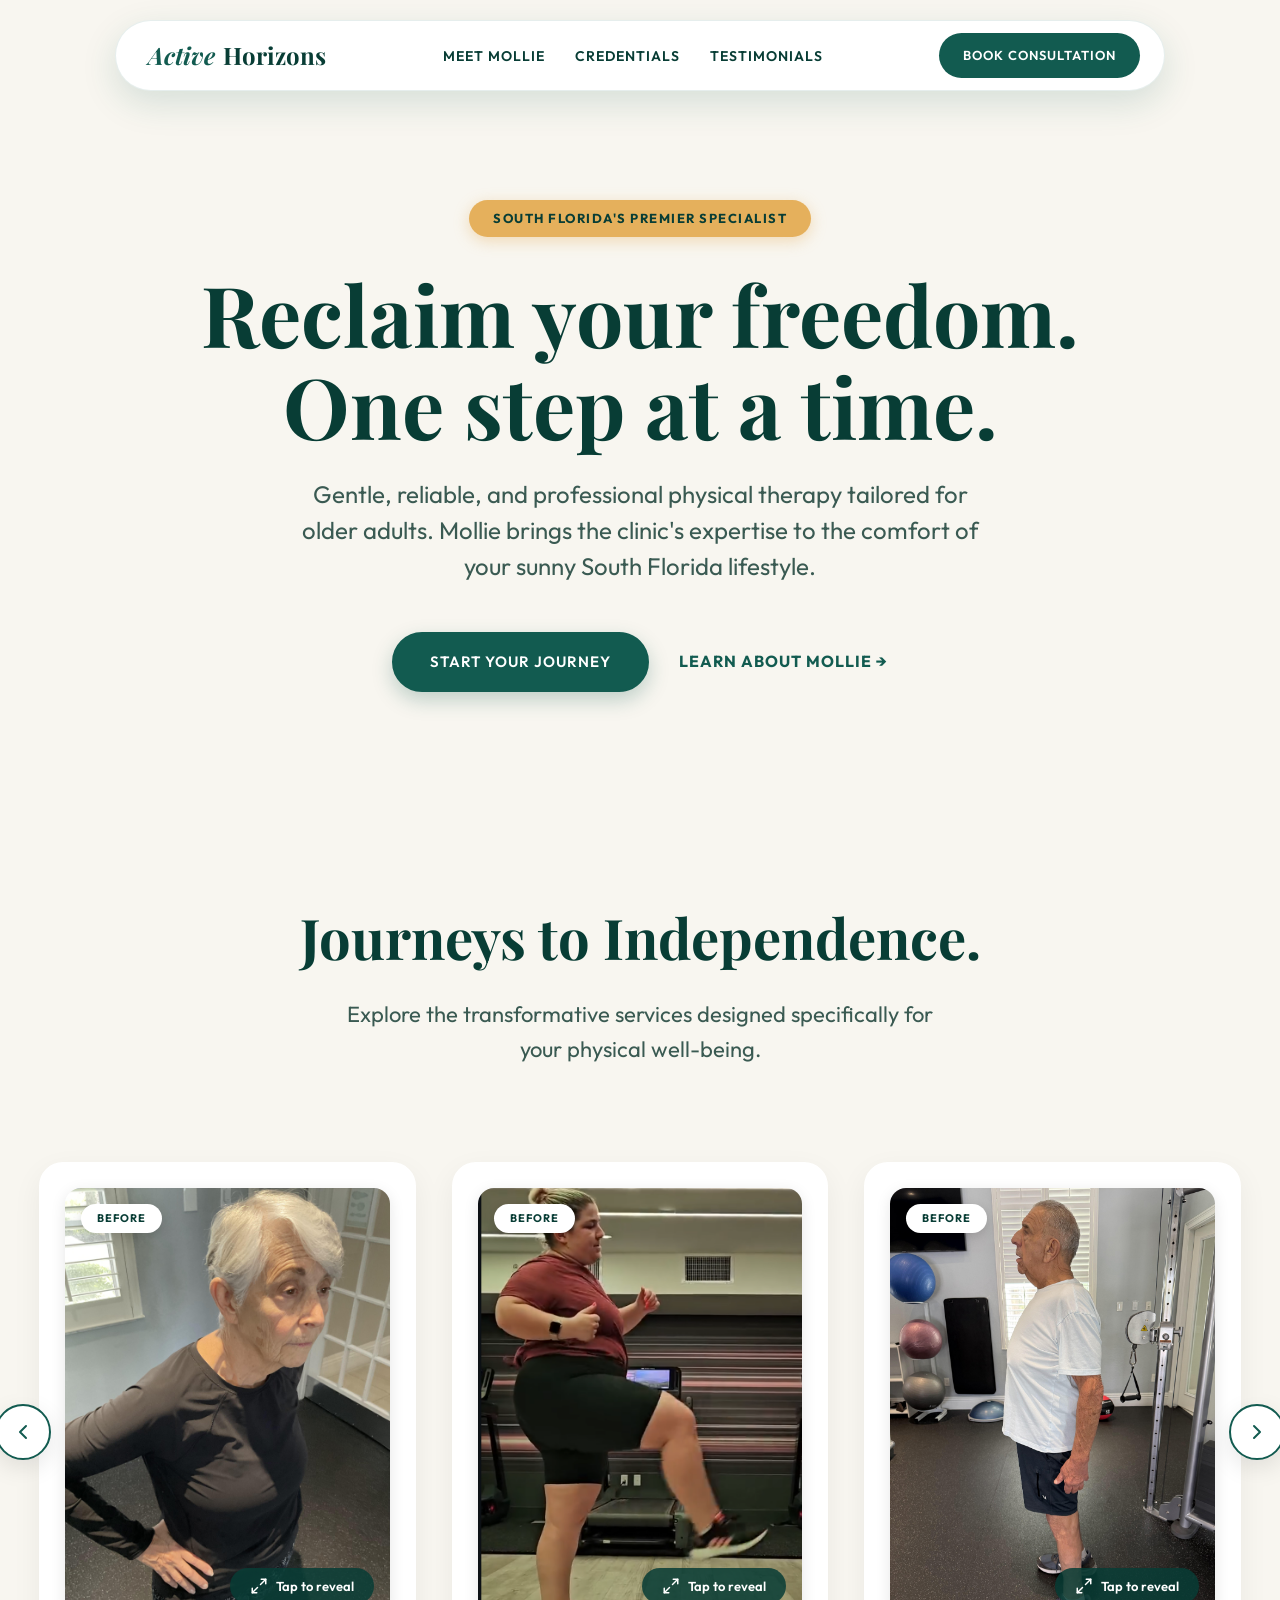
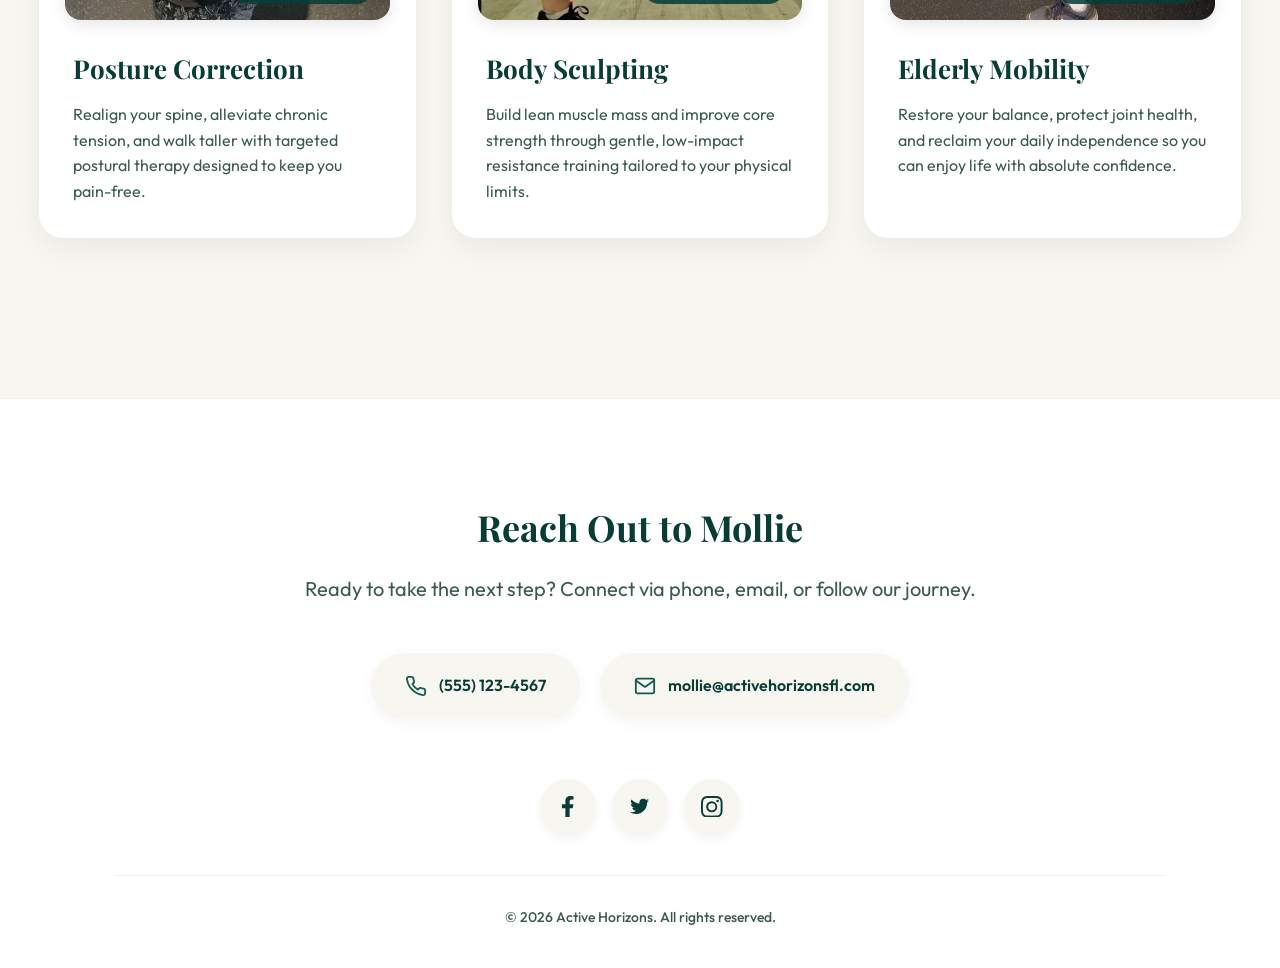
==== commit 6bf7eb88: "version 4" ====
--- a/index.html
+++ b/index.html
@@ -270,7 +270,7 @@
 
             <ul class="nav-links">
                 <li><a href="#about">Meet Mollie</a></li>
-                <li><a href="#services">Therapy Services</a></li>
+                <li><a href="credibility.html">Credentials</a></li>
                 <li><a href="testimonials.html">Testimonials</a></li>
                 <li class="mobile-only"><a href="#contact" class="btn-primary">Book Consultation</a></li>
             </ul>
@@ -323,8 +323,8 @@
                     <div class="success-card">
                         <div class="image-transition-box" tabindex="0" aria-label="Interactive before and after photos">
                             <!-- Utilizing your exact image directories -->
-                            <img src="images\posture_correction\judy_3.jpg" alt="Client before therapy" class="img-before">
-                            <img src="images\posture_correction\judyn_2.jpg" alt="Client after therapy" class="img-after">
+                            <img src="images/posture_correction/judy_3.jpg" alt="Client before therapy" class="img-before">
+                            <img src="images/posture_correction/judyn_2.jpg" alt="Client after therapy" class="img-after">
                             <div class="status-badge badge-before">Before</div>
                             <div class="status-badge badge-after">After Progress</div>
                             <div class="interaction-hint">
@@ -342,8 +342,8 @@
                     <div class="success-card">
                         <div class="image-transition-box" tabindex="0" aria-label="Interactive before and after photos">
                             <!-- Utilizing your exact image directories -->
-                            <img src="images\body sculpting\jess.png" alt="Client before therapy" class="img-before">
-                            <img src="images\body sculpting\jess_n.png" alt="Client after therapy" class="img-after">
+                            <img src="images/body sculpting/jess.png" alt="Client before therapy" class="img-before">
+                            <img src="images/body sculpting/jess_n.png" alt="Client after therapy" class="img-after">
                             <div class="status-badge badge-before">Before</div>
                             <div class="status-badge badge-after">After Progress</div>
                             <div class="interaction-hint">
@@ -360,8 +360,8 @@
                     <!-- Service Card 3: Elderly Mobility -->
                     <div class="success-card">
                         <div class="image-transition-box" tabindex="0" aria-label="Interactive before and after photos">
-                            <img src="images\elder_mobility\robert.jpg" alt="Client before therapy" class="img-before">
-                            <img src="images\elder_mobility\robertn_2.jpg" alt="Client after therapy" class="img-after">
+                            <img src="images/elder_mobility/robert.jpg" alt="Client before therapy" class="img-before">
+                            <img src="images/elder_mobility/robertn_2.jpg" alt="Client after therapy" class="img-after">
                             <div class="status-badge badge-before">Before</div>
                             <div class="status-badge badge-after">After Progress</div>
                             <div class="interaction-hint">
